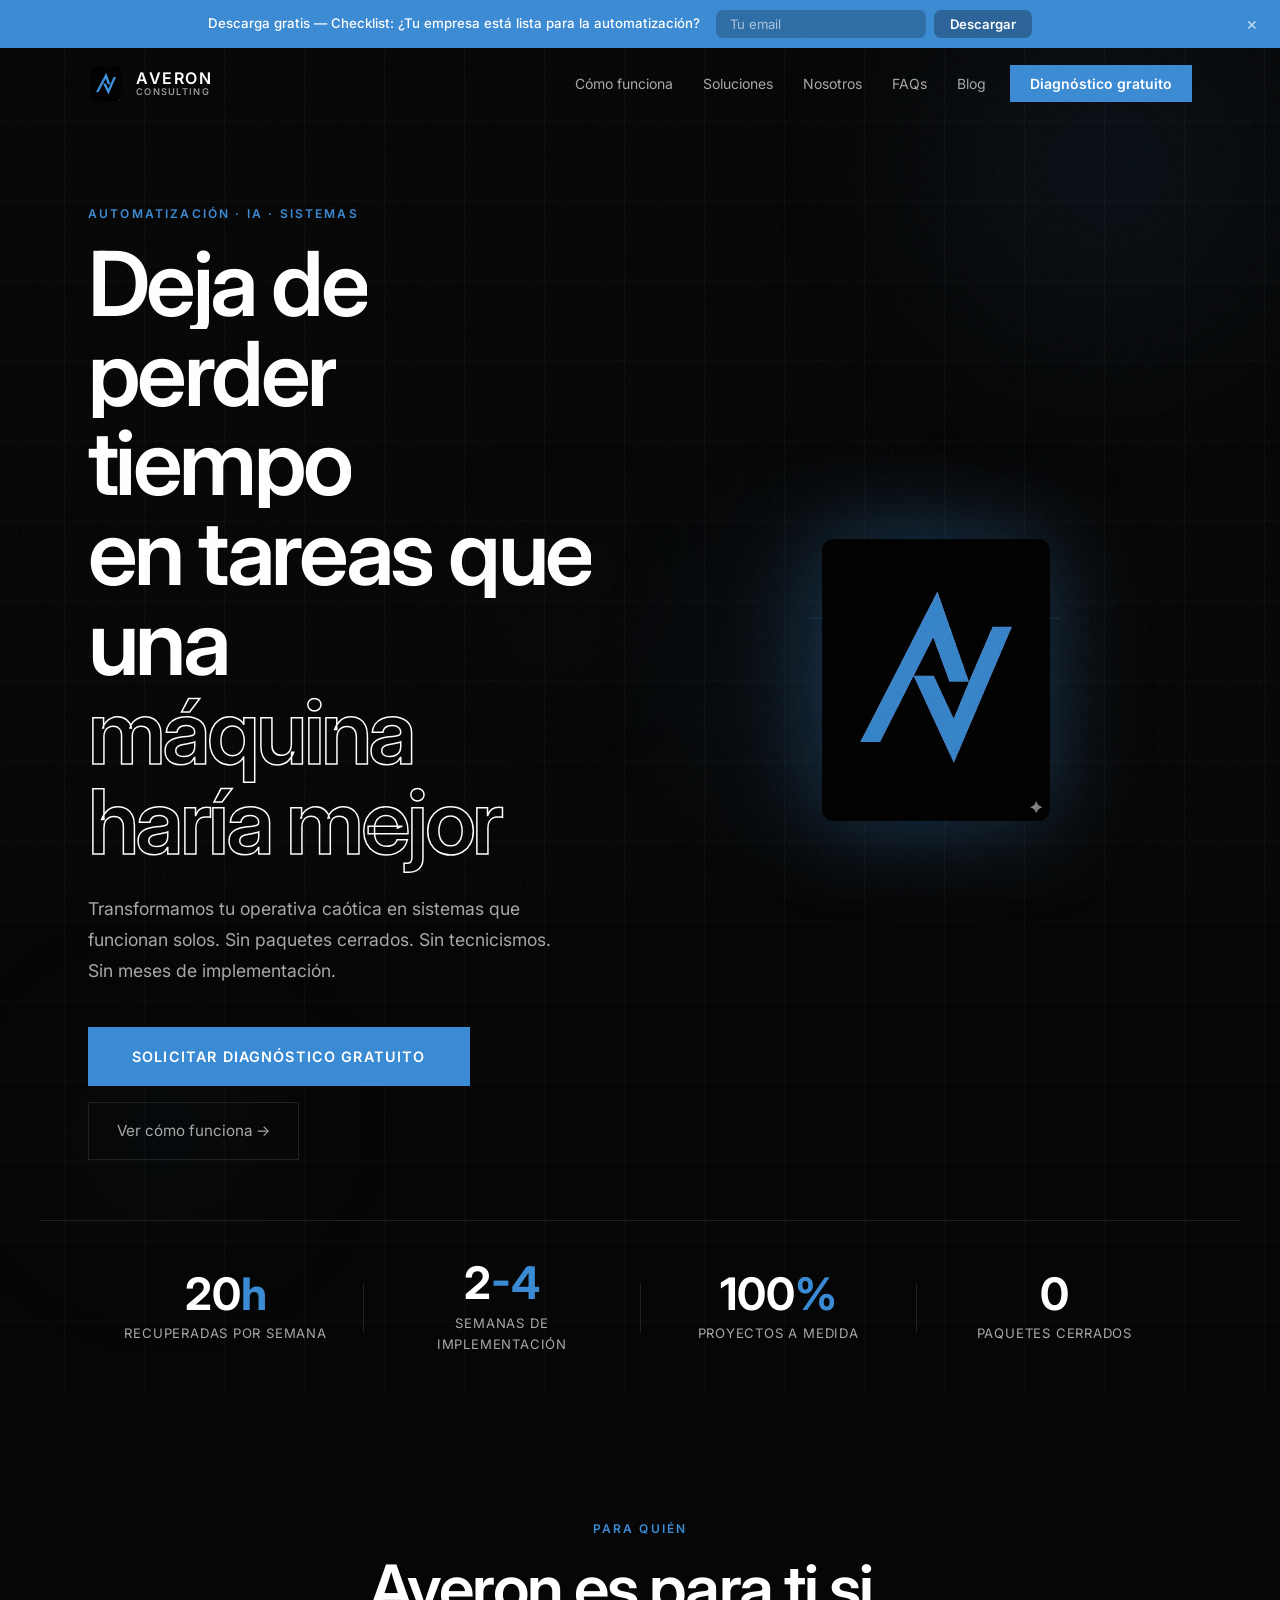
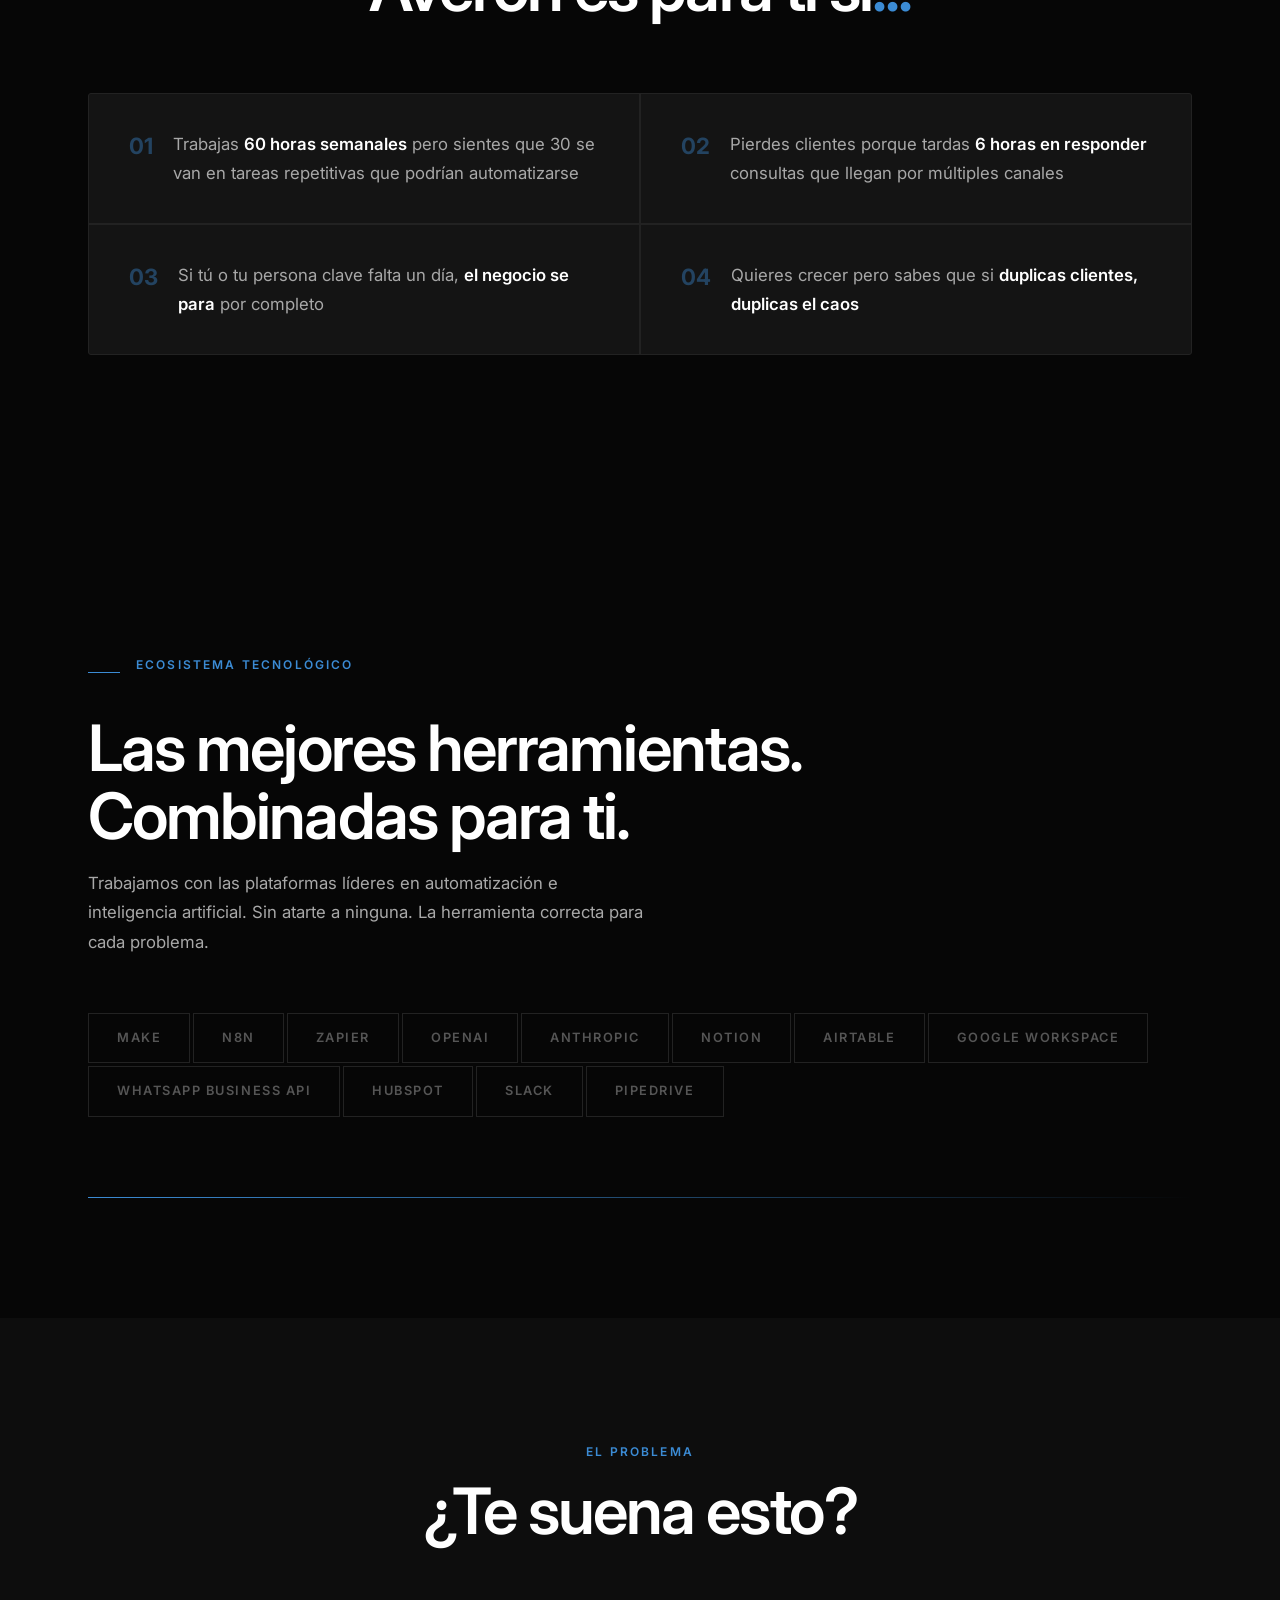
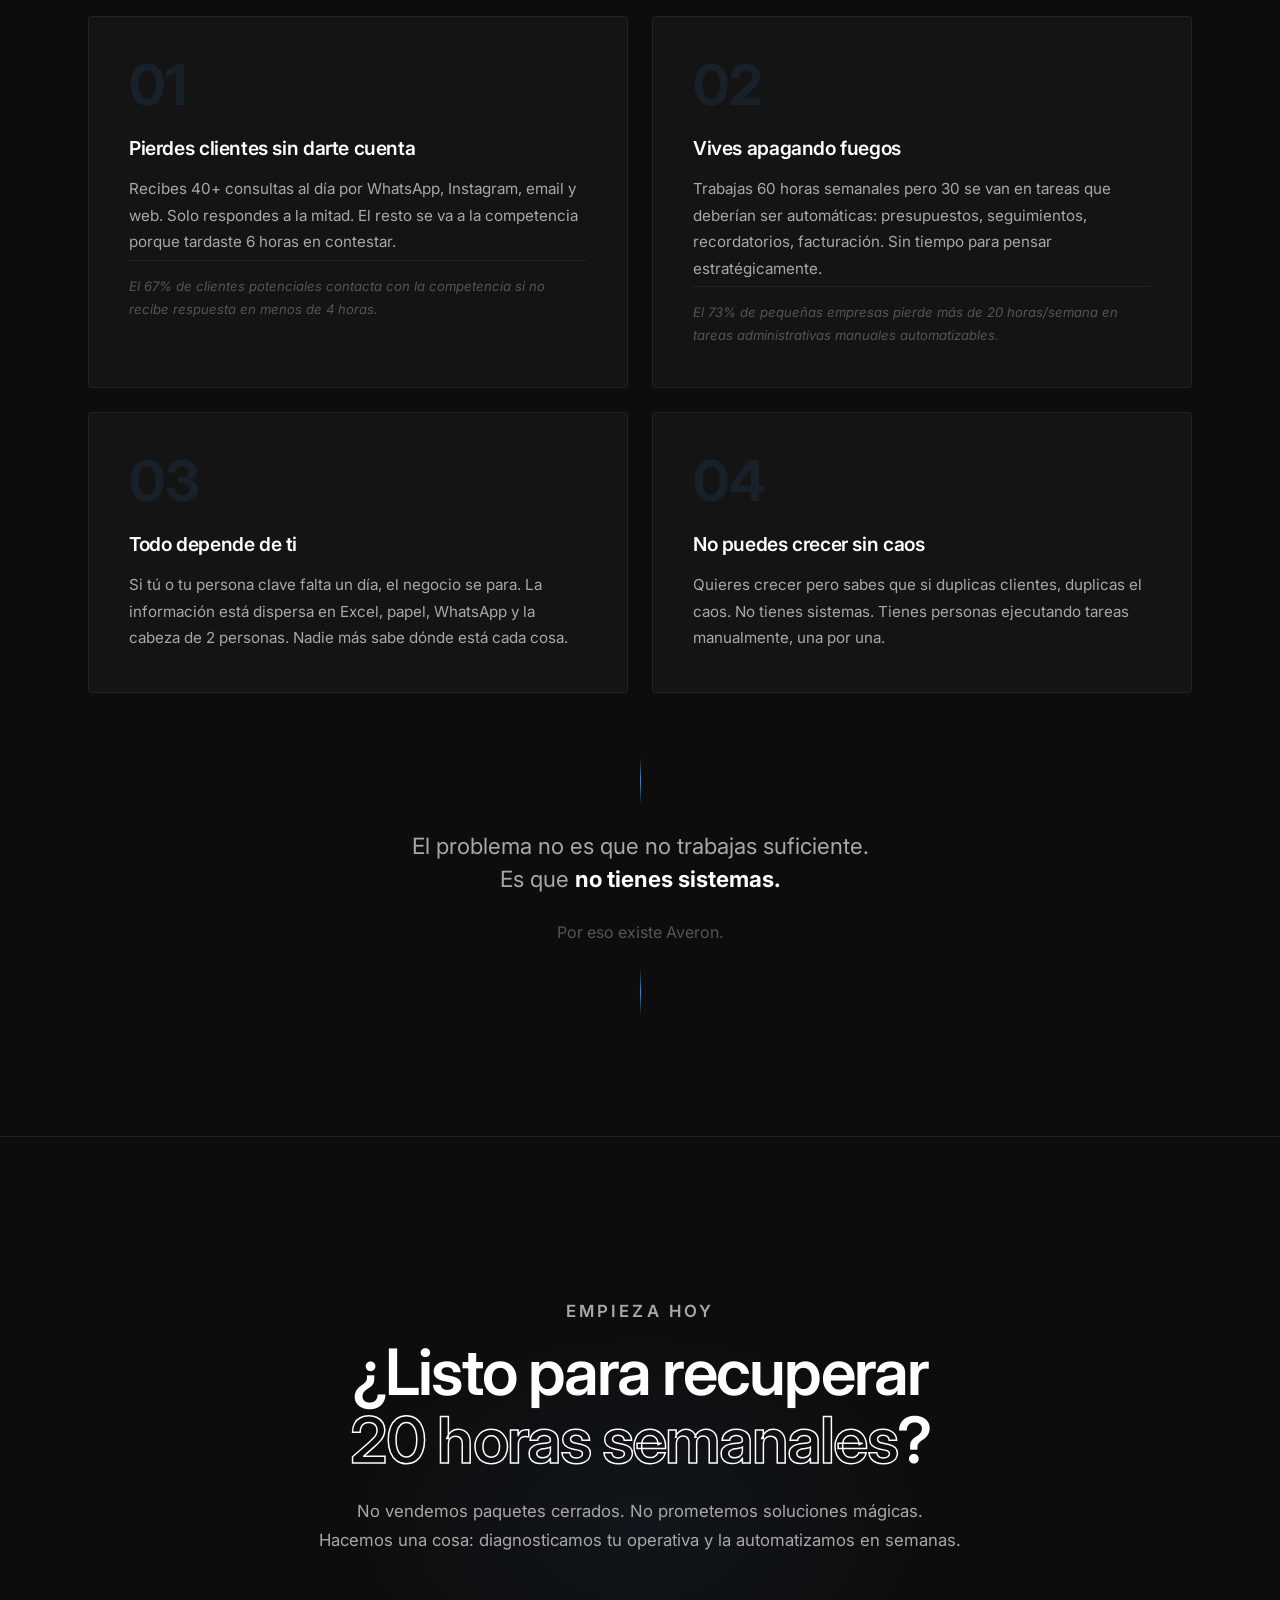
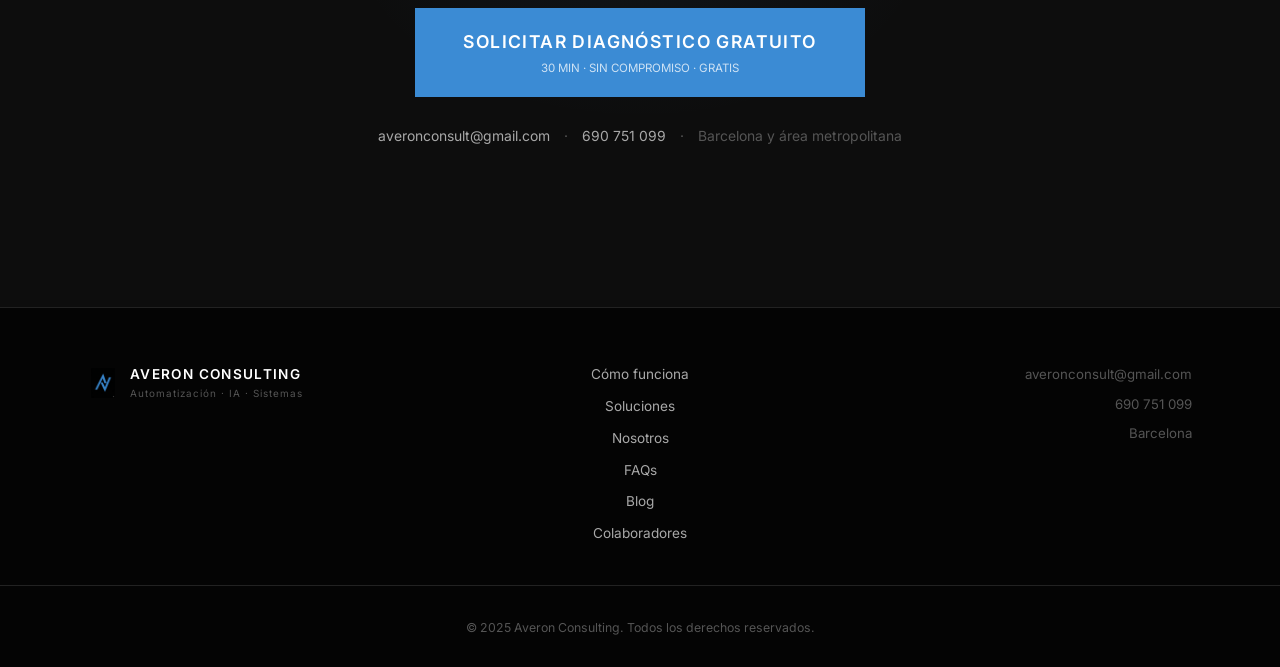
==== index.html @ 850c2bdb "feat: renovación visual premium — sharp design system + animaciones cinematográficas - CSS: variable" ====
<!DOCTYPE html>
<html lang="es">
<head>
  <meta charset="UTF-8" />
  <meta name="viewport" content="width=device-width, initial-scale=1.0" />
  <meta name="description" content="Averon Consulting — Transformamos tu operativa caótica en sistemas que funcionan solos. Automatización e IA para pequeñas empresas. Diagnóstico gratuito." />
  <title>Averon Consulting — Automatización e IA para empresas</title>

  <!-- Clash Display -->
  <link rel="preconnect" href="https://api.fontshare.com" />
  <link href="https://api.fontshare.com/v2/css?f[]=clash-display@400,500,600,700&display=swap" rel="stylesheet" />
  <!-- Inter -->
  <link rel="preconnect" href="https://fonts.googleapis.com" />
  <link rel="preconnect" href="https://fonts.gstatic.com" crossorigin />
  <link href="https://fonts.googleapis.com/css2?family=Inter:wght@400;500;600&display=swap" rel="stylesheet" />

  <link rel="stylesheet" href="src/css/styles.css" />
</head>
<body>

  <!-- LEAD MAGNET BANNER -->
  <div id="lead-magnet-banner">
    <div class="banner-inner">
      <span class="banner-text">Descarga gratis — Checklist: ¿Tu empresa está lista para la automatización?</span>
      <form class="banner-form" onsubmit="handleLeadMagnet(event)">
        <input type="email" placeholder="Tu email" required aria-label="Email" />
        <button type="submit">Descargar</button>
      </form>
    </div>
    <button class="banner-close" onclick="closeBanner()" aria-label="Cerrar">&#x2715;</button>
  </div>

  <!-- NAVBAR -->
  <nav id="navbar">
    <div class="nav-inner">
      <a href="index.html" class="nav-logo" aria-label="Averon Consulting">
        <img src="src/assets/images/logo.jpg" alt="Averon" class="nav-logo-img" />
        <div class="nav-logo-text">
          <span class="nav-logo-name">AVERON</span>
          <span class="nav-logo-sub">CONSULTING</span>
        </div>
      </a>

      <button class="nav-toggle" onclick="toggleMenu()" aria-label="Menu" aria-expanded="false">
        <span></span><span></span><span></span>
      </button>

      <ul class="nav-links" id="nav-links">
        <li><a href="como-funciona.html" onclick="closeMenu()">Cómo funciona</a></li>
        <li><a href="soluciones.html" onclick="closeMenu()">Soluciones</a></li>
        <li><a href="nosotros.html" onclick="closeMenu()">Nosotros</a></li>
        <li><a href="faq.html" onclick="closeMenu()">FAQs</a></li>
        <li><a href="blog.html" onclick="closeMenu()">Blog</a></li>
        <li><a href="contacto.html" class="nav-cta" onclick="closeMenu()">Diagnóstico gratuito</a></li>
      </ul>
    </div>
  </nav>

  <main>

    <!-- ══════════════════════════════════
         HERO
    ══════════════════════════════════ -->
    <section id="hero">

      <!-- Depth parallax scene -->
      <div class="hero-scene" id="heroScene">
        <div class="depth-layer" data-depth="0.1">
          <div class="hero-grid-bg"></div>
        </div>
        <div class="depth-layer" data-depth="0.3">
          <div class="hero-orbs">
            <div class="orb orb-1"></div>
            <div class="orb orb-2"></div>
            <div class="orb orb-3"></div>
          </div>
        </div>
        <div class="depth-layer" data-depth="0.6">
          <div class="hero-particles"></div>
        </div>
      </div>

      <div class="hero-glow" aria-hidden="true"></div>

      <div class="container hero-inner">
        <div class="hero-content reveal">
          <p class="eyebrow">Automatización · IA · Sistemas</p>
          <h1>
            Deja de perder tiempo<br />
            en tareas que una<br />
            <span class="outline-text">máquina haría mejor</span>
          </h1>
          <p class="hero-sub">
            Transformamos tu operativa caótica en sistemas que funcionan solos.
            Sin paquetes cerrados. Sin tecnicismos. Sin meses de implementación.
          </p>
          <div class="hero-ctas">
            <a href="contacto.html" class="btn-primary">Solicitar diagnóstico gratuito</a>
            <a href="como-funciona.html" class="btn-ghost">Ver cómo funciona &rarr;</a>
          </div>
        </div>

        <!-- Hero visual: lines -->
        <div class="hero-visual" aria-hidden="true">
          <div class="hero-lines">
            <div class="hero-line-item"></div>
            <div class="hero-line-item"></div>
            <div class="hero-line-item"></div>
            <div class="hero-line-item"></div>
            <img src="src/assets/images/logo.jpg" alt="" class="hero-logo-img" style="position:relative;z-index:2;" />
          </div>
        </div>
      </div>

      <!-- Stats bar -->
      <div class="hero-stats container">
        <div class="stat reveal">
          <span class="stat-num" data-target="20">0</span><span class="stat-unit">h</span>
          <p>recuperadas por semana</p>
        </div>
        <div class="stat-divider"></div>
        <div class="stat reveal">
          <span class="stat-num" data-target="2">0</span><span class="stat-unit">-4</span>
          <p>semanas de implementación</p>
        </div>
        <div class="stat-divider"></div>
        <div class="stat reveal">
          <span class="stat-num" data-target="100">0</span><span class="stat-unit">%</span>
          <p>proyectos a medida</p>
        </div>
        <div class="stat-divider"></div>
        <div class="stat reveal">
          <span class="stat-num" data-target="0">0</span>
          <p>paquetes cerrados</p>
        </div>
      </div>
    </section>

    <!-- ══════════════════════════════════
         PARA TI
    ══════════════════════════════════ -->
    <section id="para-ti">
      <div class="container">
        <div class="section-header reveal">
          <p class="eyebrow">Para quién</p>
          <h2>Averon es para ti si<span class="accent">...</span></h2>
        </div>

        <div class="para-ti-grid">
          <div class="para-ti-item reveal">
            <div class="para-ti-check">01</div>
            <p>Trabajas <strong>60 horas semanales</strong> pero sientes que 30 se van en tareas repetitivas que podrían automatizarse</p>
          </div>
          <div class="para-ti-item reveal">
            <div class="para-ti-check">02</div>
            <p>Pierdes clientes porque tardas <strong>6 horas en responder</strong> consultas que llegan por múltiples canales</p>
          </div>
          <div class="para-ti-item reveal">
            <div class="para-ti-check">03</div>
            <p>Si tú o tu persona clave falta un día, <strong>el negocio se para</strong> por completo</p>
          </div>
          <div class="para-ti-item reveal">
            <div class="para-ti-check">04</div>
            <p>Quieres crecer pero sabes que si <strong>duplicas clientes, duplicas el caos</strong></p>
          </div>
        </div>

      </div>
    </section>

    <!-- ══════════════════════════════════
         PARTNERS ESTRATÉGICOS
    ══════════════════════════════════ -->
    <section id="partners">
      <div class="container">
        <div class="section-eyebrow-line reveal">
          <p class="eyebrow">Ecosistema tecnológico</p>
        </div>
        <h2 class="reveal" style="margin-bottom:16px;">Las mejores herramientas.<br />Combinadas para ti.</h2>
        <p class="section-desc reveal" style="text-align:left;margin-left:0;margin-bottom:56px;">Trabajamos con las plataformas líderes en automatización e inteligencia artificial. Sin atarte a ninguna. La herramienta correcta para cada problema.</p>

        <div class="partners-grid reveal">
          <div class="partner-pill">Make</div>
          <div class="partner-pill">n8n</div>
          <div class="partner-pill">Zapier</div>
          <div class="partner-pill">OpenAI</div>
          <div class="partner-pill">Anthropic</div>
          <div class="partner-pill">Notion</div>
          <div class="partner-pill">Airtable</div>
          <div class="partner-pill">Google Workspace</div>
          <div class="partner-pill">WhatsApp Business API</div>
          <div class="partner-pill">HubSpot</div>
          <div class="partner-pill">Slack</div>
          <div class="partner-pill">Pipedrive</div>
        </div>
        <div class="line-draw reveal"></div>
      </div>
    </section>

    <!-- ══════════════════════════════════
         PROBLEMA
    ══════════════════════════════════ -->
    <section id="problema" class="section-alt">
      <div class="container">
        <div class="section-header reveal">
          <p class="eyebrow">El problema</p>
          <h2>¿Te suena esto?</h2>
        </div>

        <div class="problema-grid">
          <div class="problema-card reveal">
            <div class="problema-number">01</div>
            <div class="problema-content">
              <h3>Pierdes clientes sin darte cuenta</h3>
              <p>Recibes 40+ consultas al día por WhatsApp, Instagram, email y web. Solo respondes a la mitad. El resto se va a la competencia porque tardaste 6 horas en contestar.</p>
              <p class="problema-stat">El 67% de clientes potenciales contacta con la competencia si no recibe respuesta en menos de 4 horas.</p>
            </div>
          </div>

          <div class="problema-card reveal">
            <div class="problema-number">02</div>
            <div class="problema-content">
              <h3>Vives apagando fuegos</h3>
              <p>Trabajas 60 horas semanales pero 30 se van en tareas que deberían ser automáticas: presupuestos, seguimientos, recordatorios, facturación. Sin tiempo para pensar estratégicamente.</p>
              <p class="problema-stat">El 73% de pequeñas empresas pierde más de 20 horas/semana en tareas administrativas manuales automatizables.</p>
            </div>
          </div>

          <div class="problema-card reveal">
            <div class="problema-number">03</div>
            <div class="problema-content">
              <h3>Todo depende de ti</h3>
              <p>Si tú o tu persona clave falta un día, el negocio se para. La información está dispersa en Excel, papel, WhatsApp y la cabeza de 2 personas. Nadie más sabe dónde está cada cosa.</p>
            </div>
          </div>

          <div class="problema-card reveal">
            <div class="problema-number">04</div>
            <div class="problema-content">
              <h3>No puedes crecer sin caos</h3>
              <p>Quieres crecer pero sabes que si duplicas clientes, duplicas el caos. No tienes sistemas. Tienes personas ejecutando tareas manualmente, una por una.</p>
            </div>
          </div>
        </div>

        <div class="problema-conclusion reveal">
          <div class="conclusion-line"></div>
          <p>El problema no es que no trabajas suficiente.<br />Es que <strong>no tienes sistemas.</strong></p>
          <p>Por eso existe Averon.</p>
          <div class="conclusion-line"></div>
        </div>
      </div>
    </section>

    <!-- CTA FINAL -->
    <section id="contacto" class="section-cta">
      <div class="cta-glow" aria-hidden="true"></div>
      <div class="container">
        <div class="cta-wrap reveal">
          <p class="eyebrow">Empieza hoy</p>
          <h2>¿Listo para recuperar<br /><span class="outline-text">20 horas semanales</span>?</h2>
          <p>No vendemos paquetes cerrados. No prometemos soluciones mágicas.<br />Hacemos una cosa: diagnosticamos tu operativa y la automatizamos en semanas.</p>
          <a href="mailto:averonconsult@gmail.com?subject=Solicito diagnóstico gratuito" class="btn-primary btn-xl">
            Solicitar diagnóstico gratuito
            <span class="btn-note">30 min · sin compromiso · gratis</span>
          </a>
          <div class="cta-contact">
            <a href="mailto:averonconsult@gmail.com">averonconsult@gmail.com</a>
            <span>·</span>
            <a href="tel:690751099">690 751 099</a>
            <span>·</span>
            <span>Barcelona y área metropolitana</span>
          </div>
        </div>
      </div>
    </section>

  </main>

  <!-- FOOTER -->
  <footer id="footer">
    <div class="container footer-inner">
      <a href="index.html" class="footer-logo">
        <img src="src/assets/images/logo.jpg" alt="Averon" class="footer-logo-img" />
        <div>
          <div class="footer-brand">AVERON CONSULTING</div>
          <div class="footer-tagline">Automatización · IA · Sistemas</div>
        </div>
      </a>
      <nav class="footer-nav">
        <a href="como-funciona.html">Cómo funciona</a>
        <a href="soluciones.html">Soluciones</a>
        <a href="nosotros.html">Nosotros</a>
        <a href="faq.html">FAQs</a>
        <a href="blog.html">Blog</a>
        <a href="colaboradores.html">Colaboradores</a>
      </nav>
      <div class="footer-contact">
        <a href="mailto:averonconsult@gmail.com">averonconsult@gmail.com</a>
        <a href="tel:690751099">690 751 099</a>
        <span>Barcelona</span>
      </div>
    </div>
    <div class="footer-bottom">
      <span>© 2025 Averon Consulting. Todos los derechos reservados.</span>
    </div>
  </footer>

  <script src="src/js/main.js"></script>
</body>
</html>
---- src/css/styles.css ----
/* ═══════════════════════════════════════════
   AVERON CONSULTING — styles.css v2
   Clash Display · Inter · Dark · Premium
═══════════════════════════════════════════ */

/* ── Variables ─────────────────────────── */
:root {
  --bg:           #060606;
  --bg-alt:       #0d0d0d;
  --surface:      #111111;
  --card:         #141414;
  --border:       #222222;
  --border-hover: #3B8BD4;
  --text:         #ffffff;
  --text-2:       #a8a8a8;
  --text-3:       #555555;
  --accent:       #3B8BD4;
  --accent-light: #5AA3E3;
  --radius:       3px;
  --radius-lg:    4px;
  --ease:         cubic-bezier(0.16, 1, 0.3, 1);
  --ease-in:      cubic-bezier(0.7, 0, 0.84, 0);
  --font-display: 'Clash Display', 'Inter', sans-serif;
  --font-body:    'Inter', sans-serif;
  --nav-h:        72px;
  --banner-h:     48px;
}

/* ── Reset ─────────────────────────────── */
*, *::before, *::after { box-sizing: border-box; margin: 0; padding: 0; }
html { scroll-behavior: smooth; }
body {
  font-family: var(--font-body);
  background: var(--bg);
  color: var(--text);
  line-height: 1.6;
  overflow-x: hidden;
  -webkit-font-smoothing: antialiased;
}
img, svg { display: block; max-width: 100%; }
a { color: inherit; text-decoration: none; }
button { cursor: pointer; border: none; background: none; font-family: var(--font-body); }
ul { list-style: none; }
input { font-family: var(--font-body); }

/* ── Utils ─────────────────────────────── */
.container {
  width: 100%;
  max-width: 1200px;
  margin: 0 auto;
  padding: 0 48px;
}
.center { text-align: center; }
.accent { color: var(--accent); }

.outline-text {
  -webkit-text-stroke: 1.5px var(--text);
  color: transparent;
}

/* ── Scroll reveal ─────────────────────── */
.reveal {
  opacity: 0;
  transform: translateY(36px);
  transition: opacity 0.7s var(--ease), transform 0.7s var(--ease);
}
.reveal.visible { opacity: 1; transform: translateY(0); }

/* ── Buttons ───────────────────────────── */
.btn-primary {
  display: inline-flex;
  flex-direction: column;
  align-items: center;
  padding: 18px 44px;
  background: var(--accent);
  color: #fff;
  border-radius: 0;
  font-family: var(--font-display);
  font-size: 0.9rem;
  font-weight: 600;
  letter-spacing: 0.08em;
  text-transform: uppercase;
  gap: 3px;
  transition: background 0.25s, transform 0.2s, box-shadow 0.25s;
  position: relative;
  overflow: hidden;
}
.btn-primary::after {
  content: '';
  position: absolute;
  inset: 0;
  background: linear-gradient(90deg, transparent 0%, rgba(255,255,255,0.1) 50%, transparent 100%);
  transform: translateX(-100%);
  transition: transform 0.5s var(--ease);
}
.btn-primary:hover::after { transform: translateX(100%); }
.btn-primary:hover {
  background: var(--accent-light);
  transform: translateY(-2px);
  box-shadow: 0 12px 40px rgba(59,139,212,0.4);
}
.btn-note {
  font-family: var(--font-body);
  font-size: 0.72rem;
  font-weight: 400;
  opacity: 0.75;
  letter-spacing: 0;
}
.btn-xl { padding: 20px 48px; font-size: 1.1rem; }

.btn-ghost {
  display: inline-flex;
  align-items: center;
  gap: 8px;
  padding: 16px 28px;
  color: var(--text-2);
  border: 1px solid var(--border);
  border-radius: 0;
  font-size: 0.95rem;
  transition: color 0.25s, border-color 0.25s;
}
.btn-ghost:hover { color: var(--text); border-color: var(--text-3); }

.btn-outline {
  display: inline-flex;
  align-items: center;
  padding: 15px 32px;
  color: var(--accent);
  border: 1px solid var(--accent);
  border-radius: 0;
  font-size: 0.95rem;
  font-weight: 500;
  transition: background 0.25s, color 0.25s;
}
.btn-outline:hover { background: var(--accent); color: #fff; }

/* ── Typography scale ──────────────────── */
h1, h2, h3 { font-family: var(--font-display); font-weight: 600; }
h1 { font-size: clamp(3.2rem, 7vw, 6.5rem); line-height: 1.0; letter-spacing: -0.04em; }
h2 { font-size: clamp(2.4rem, 5vw, 4.2rem); line-height: 1.05; letter-spacing: -0.03em; }
h3 { font-size: clamp(1.1rem, 2vw, 1.5rem); letter-spacing: -0.02em; }

/* ── Eyebrow ───────────────────────────── */
.eyebrow {
  display: inline-block;
  font-family: var(--font-body);
  font-size: 0.75rem;
  font-weight: 600;
  letter-spacing: 0.18em;
  text-transform: uppercase;
  color: var(--accent);
  margin-bottom: 16px;
}

/* ── Section header ────────────────────── */
.section-header { text-align: center; margin-bottom: 72px; }
.section-header h2 { margin-bottom: 0; }
.section-desc {
  margin-top: 20px;
  font-size: 1.05rem;
  color: var(--text-2);
  max-width: 560px;
  margin-left: auto;
  margin-right: auto;
  line-height: 1.75;
}

/* ═══════════════════════════════════════════
   BANNER
═══════════════════════════════════════════ */
#lead-magnet-banner {
  position: fixed;
  top: 0; left: 0; right: 0;
  z-index: 1000;
  height: var(--banner-h);
  background: var(--accent);
  display: flex;
  align-items: center;
  justify-content: center;
  padding: 0 56px 0 16px;
  transition: transform 0.3s ease;
}
#lead-magnet-banner.hidden { transform: translateY(-100%); }

.banner-inner {
  display: flex;
  align-items: center;
  gap: 16px;
  flex-wrap: wrap;
  justify-content: center;
}
.banner-text { font-size: 0.83rem; font-weight: 500; }
.banner-form { display: flex; gap: 8px; }
.banner-form input {
  padding: 6px 14px;
  border-radius: 7px;
  border: none;
  background: rgba(0,0,0,0.22);
  color: #fff;
  font-size: 0.82rem;
  width: 210px;
}
.banner-form input::placeholder { color: rgba(255,255,255,0.6); }
.banner-form button {
  padding: 6px 16px;
  background: rgba(0,0,0,0.28);
  color: #fff;
  border-radius: 7px;
  font-size: 0.82rem;
  font-weight: 600;
  transition: background 0.2s;
}
.banner-form button:hover { background: rgba(0,0,0,0.5); }
.banner-close {
  position: absolute;
  right: 16px;
  color: rgba(255,255,255,0.75);
  font-size: 0.9rem;
  padding: 6px;
  transition: color 0.2s;
}
.banner-close:hover { color: #fff; }

/* ═══════════════════════════════════════════
   NAVBAR
═══════════════════════════════════════════ */
#navbar {
  position: fixed;
  top: var(--banner-h);
  left: 0; right: 0;
  z-index: 999;
  height: var(--nav-h);
  border-bottom: 1px solid transparent;
  transition: background 0.3s, border-color 0.3s, top 0.3s;
}
#navbar.scrolled {
  background: rgba(8,8,8,0.88);
  backdrop-filter: blur(20px);
  -webkit-backdrop-filter: blur(20px);
  border-color: var(--border);
}
#navbar.banner-hidden { top: 0; }

.nav-inner {
  display: flex;
  align-items: center;
  justify-content: space-between;
  height: 100%;
  max-width: 1200px;
  margin: 0 auto;
  padding: 0 48px;
}

.nav-logo { display: flex; align-items: center; gap: 12px; }
.nav-logo-svg { width: 36px; height: 36px; }
.nav-logo-text { display: flex; flex-direction: column; line-height: 1.1; }
.nav-logo-name {
  font-family: var(--font-display);
  font-size: 1rem;
  font-weight: 600;
  letter-spacing: 0.1em;
}
.nav-logo-sub {
  font-size: 0.58rem;
  font-weight: 500;
  letter-spacing: 0.14em;
  color: var(--text-2);
}

.nav-links {
  display: flex;
  align-items: center;
  gap: 2px;
}
.nav-links li a {
  padding: 8px 14px;
  font-size: 0.875rem;
  color: var(--text-2);
  border-radius: 8px;
  transition: color 0.2s, background 0.2s;
}
.nav-links li a:hover { color: var(--text); background: var(--surface); }
.nav-links .nav-cta {
  margin-left: 8px;
  padding: 10px 20px;
  background: var(--accent);
  color: #fff !important;
  border-radius: 0;
  font-weight: 600;
  font-size: 0.875rem;
}
.nav-links .nav-cta:hover { background: var(--accent-light) !important; }

.nav-toggle { display: none; flex-direction: column; gap: 5px; padding: 6px; }
.nav-toggle span {
  display: block; width: 22px; height: 2px;
  background: var(--text); border-radius: 2px;
  transition: transform 0.25s, opacity 0.25s;
}
.nav-toggle.open span:nth-child(1) { transform: translateY(7px) rotate(45deg); }
.nav-toggle.open span:nth-child(2) { opacity: 0; }
.nav-toggle.open span:nth-child(3) { transform: translateY(-7px) rotate(-45deg); }

/* ═══════════════════════════════════════════
   SECTIONS — base
═══════════════════════════════════════════ */
section { padding: 120px 0; }
#hero { padding: 0; }
.section-alt { background: var(--bg-alt); }

/* ═══════════════════════════════════════════
   HERO
═══════════════════════════════════════════ */
#hero {
  min-height: 100vh;
  display: flex;
  flex-direction: column;
  position: relative;
  overflow: hidden;
  padding-top: calc(var(--banner-h) + var(--nav-h));
}

.hero-grid-bg {
  position: absolute;
  inset: 0;
  background-image:
    linear-gradient(rgba(255,255,255,0.03) 1px, transparent 1px),
    linear-gradient(90deg, rgba(255,255,255,0.03) 1px, transparent 1px);
  background-size: 80px 80px;
}

.hero-glow {
  position: absolute;
  top: 30%;
  right: 15%;
  width: 500px;
  height: 500px;
  background: radial-gradient(circle, rgba(59,139,212,0.08) 0%, transparent 70%);
  pointer-events: none;
}

.hero-inner {
  flex: 1;
  display: grid;
  grid-template-columns: 1fr 1fr;
  align-items: center;
  gap: 80px;
  padding-top: 80px;
  padding-bottom: 60px;
  position: relative;
  z-index: 1;
}

.hero-content { max-width: 600px; }

.hero-content h1 { margin-bottom: 28px; }

.hero-sub {
  font-size: 1.1rem;
  color: var(--text-2);
  line-height: 1.75;
  margin-bottom: 40px;
  max-width: 480px;
}

.hero-ctas { display: flex; gap: 16px; flex-wrap: wrap; align-items: center; }

/* Hero visual */
.hero-visual {
  position: relative;
  display: flex;
  align-items: center;
  justify-content: center;
  aspect-ratio: 1;
  max-width: 440px;
  margin: 0 auto;
}

.hero-visual-ring {
  position: absolute;
  border-radius: 50%;
  border: 1px solid;
  animation: ring-pulse 4s ease-in-out infinite;
}
.ring-1 {
  width: 65%; height: 65%;
  border-color: rgba(59,139,212,0.2);
  animation-delay: 0s;
}
.ring-2 {
  width: 85%; height: 85%;
  border-color: rgba(59,139,212,0.1);
  animation-delay: 0.5s;
}
.ring-3 {
  width: 100%; height: 100%;
  border-color: rgba(59,139,212,0.05);
  animation-delay: 1s;
}
@keyframes ring-pulse {
  0%, 100% { transform: scale(1); opacity: 1; }
  50%       { transform: scale(1.04); opacity: 0.6; }
}

#hero-logo-svg {
  width: 55%;
  position: relative;
  z-index: 1;
  filter: drop-shadow(0 0 48px rgba(59,139,212,0.35));
}
#hero-shape-a {
  transform: translateX(-20px);
  animation: shapeA-in 1.4s var(--ease) 0.5s forwards;
}
#hero-shape-v {
  transform: translateX(20px);
  animation: shapeV-in 1.4s var(--ease) 0.5s forwards;
}
@keyframes shapeA-in {
  from { transform: translateX(-20px); opacity: 0.4; }
  to   { transform: translateX(0);     opacity: 1; }
}
@keyframes shapeV-in {
  from { transform: translateX(20px);  opacity: 0.4; }
  to   { transform: translateX(0);     opacity: 1; }
}

/* Stats bar */
.hero-stats {
  position: relative;
  z-index: 2;
  display: flex;
  align-items: center;
  gap: 0;
  border-top: 1px solid var(--border);
  padding: 40px 48px;
  margin-bottom: 0;
}
.stat {
  flex: 1;
  text-align: center;
  padding: 0 24px;
}
.stat-num {
  font-family: var(--font-display);
  font-size: 2.8rem;
  font-weight: 700;
  color: var(--text);
  line-height: 1;
}
.stat-unit {
  font-family: var(--font-display);
  font-size: 2.8rem;
  font-weight: 700;
  color: var(--accent);
  line-height: 1;
}
.stat p {
  font-size: 0.82rem;
  color: var(--text-2);
  margin-top: 6px;
  text-transform: uppercase;
  letter-spacing: 0.06em;
}
.stat-divider {
  width: 1px;
  height: 48px;
  background: var(--border);
  flex-shrink: 0;
}

/* ═══════════════════════════════════════════
   PARA TI
═══════════════════════════════════════════ */
.para-ti-grid {
  display: grid;
  grid-template-columns: repeat(2, 1fr);
  gap: 2px;
  margin-bottom: 60px;
  background: var(--border);
  border: 1px solid var(--border);
  border-radius: var(--radius);
  overflow: hidden;
}

.para-ti-item {
  display: flex;
  gap: 20px;
  align-items: flex-start;
  padding: 36px 40px;
  background: var(--card);
  transition: background 0.25s;
}
.para-ti-item:hover { background: var(--surface); }

.para-ti-check {
  font-family: var(--font-display);
  font-size: 1.4rem;
  font-weight: 700;
  color: var(--accent);
  opacity: 0.4;
  flex-shrink: 0;
  line-height: 1.4;
}

.para-ti-item p {
  font-size: 1.05rem;
  color: var(--text-2);
  line-height: 1.7;
}
.para-ti-item strong { color: var(--text); font-weight: 600; }

.para-ti-footer {
  text-align: center;
  display: flex;
  flex-direction: column;
  align-items: center;
  gap: 28px;
}
.para-ti-footer p {
  font-size: 1.1rem;
  color: var(--text-2);
  font-style: italic;
}

/* ═══════════════════════════════════════════
   PROBLEMA
═══════════════════════════════════════════ */
.problema-grid {
  display: grid;
  grid-template-columns: repeat(2, 1fr);
  gap: 24px;
  margin-bottom: 64px;
}

.problema-card {
  border: 1px solid var(--border);
  border-radius: var(--radius);
  padding: 40px;
  display: flex;
  flex-direction: column;
  gap: 20px;
  transition: border-color 0.25s, transform 0.25s;
  background: var(--card);
}
.problema-card:hover {
  border-color: var(--accent);
  transform: translateY(-4px);
}

.problema-number {
  font-family: var(--font-display);
  font-size: 3.5rem;
  font-weight: 700;
  color: var(--accent);
  opacity: 0.12;
  line-height: 1;
}

.problema-content h3 {
  font-size: 1.2rem;
  margin-bottom: 12px;
}
.problema-content p {
  font-size: 0.95rem;
  color: var(--text-2);
  line-height: 1.75;
}

.problema-stat {
  font-size: 0.82rem !important;
  color: var(--text-3) !important;
  border-top: 1px solid var(--border);
  padding-top: 14px;
  margin-top: 4px;
  font-style: italic;
}

.problema-conclusion {
  text-align: center;
  max-width: 600px;
  margin: 0 auto;
  display: flex;
  flex-direction: column;
  align-items: center;
  gap: 24px;
}
.conclusion-line {
  width: 1px;
  height: 48px;
  background: linear-gradient(to bottom, transparent, var(--accent), transparent);
}
.problema-conclusion p {
  font-family: var(--font-display);
  font-size: 1.4rem;
  line-height: 1.5;
  color: var(--text-2);
}
.problema-conclusion strong { color: var(--text); }
.problema-conclusion p:last-of-type {
  font-size: 1rem;
  color: var(--text-3);
}

/* ═══════════════════════════════════════════
   SOLUCIÓN / FASES
═══════════════════════════════════════════ */
.fases-wrap {
  display: flex;
  flex-direction: column;
  gap: 3px;
  margin-bottom: 80px;
  position: relative;
}
.fases-line {
  position: absolute;
  left: 24px;
  top: 20px;
  bottom: 20px;
  width: 1px;
  background: linear-gradient(to bottom, var(--accent) 0%, rgba(59,139,212,0.15) 100%);
}

.fase {
  display: flex;
  gap: 32px;
  background: var(--card);
  border: 1px solid var(--border);
  border-radius: var(--radius);
  padding: 32px 36px 32px 68px;
  position: relative;
  transition: border-color 0.25s;
}
.fase:hover { border-color: var(--border-hover); }

.fase-dot {
  position: absolute;
  left: 16px;
  top: 38px;
  width: 16px;
  height: 16px;
  border-radius: 50%;
  background: var(--accent);
  border: 3px solid var(--bg);
  box-shadow: 0 0 0 1px var(--accent);
}

.fase-body { flex: 1; }

.fase-meta {
  display: flex;
  align-items: center;
  gap: 12px;
  margin-bottom: 10px;
  flex-wrap: wrap;
}
.fase-tag {
  font-size: 0.72rem;
  font-weight: 700;
  letter-spacing: 0.12em;
  text-transform: uppercase;
  color: var(--accent);
}
.fase-badge {
  font-size: 0.72rem;
  padding: 3px 10px;
  border-radius: 20px;
  background: var(--surface);
  border: 1px solid var(--border);
  color: var(--text-2);
}
.fase-badge.gratis {
  background: rgba(59,139,212,0.08);
  border-color: rgba(59,139,212,0.25);
  color: var(--accent);
}
.fase-badge.opcional { color: var(--text-3); }

.fase h3 { font-size: 1.1rem; margin-bottom: 10px; }

.fase p {
  font-size: 0.92rem;
  color: var(--text-2);
  line-height: 1.7;
  margin-bottom: 8px;
}
.fase-note { color: var(--text-3) !important; font-style: italic; }
.fase-result {
  font-size: 0.9rem !important;
  color: var(--text) !important;
  font-weight: 600;
  font-style: italic;
}

.fase-items {
  margin: 10px 0;
  display: flex;
  flex-direction: column;
  gap: 6px;
}
.fase-items li {
  font-size: 0.88rem;
  color: var(--text-2);
  padding-left: 16px;
  position: relative;
}
.fase-items li::before {
  content: '';
  position: absolute;
  left: 0;
  top: 10px;
  width: 5px;
  height: 1px;
  background: var(--accent);
}

/* Principios */
.principios-wrap {
  border: 1px solid var(--border);
  border-radius: var(--radius);
  padding: 56px;
  background: var(--card);
}
.principios-wrap > h3 {
  text-align: center;
  margin-bottom: 48px;
  font-size: 1.5rem;
}
.principios-grid {
  display: grid;
  grid-template-columns: repeat(3, 1fr);
  gap: 36px;
}
.principio { display: flex; flex-direction: column; gap: 8px; }
.principio-num {
  font-family: var(--font-display);
  font-size: 2rem;
  font-weight: 700;
  color: var(--accent);
  opacity: 0.18;
  line-height: 1;
}
.principio strong { font-size: 0.95rem; }
.principio p { font-size: 0.85rem; color: var(--text-2); }

/* ═══════════════════════════════════════════
   EJEMPLOS
═══════════════════════════════════════════ */
.ejemplos-grid {
  display: grid;
  grid-template-columns: repeat(3, 1fr);
  gap: 20px;
  margin-bottom: 64px;
}

.ejemplo-card {
  background: var(--card);
  border: 1px solid var(--border);
  border-radius: var(--radius);
  padding: 32px;
  display: flex;
  flex-direction: column;
  gap: 14px;
  transition: border-color 0.25s, transform 0.25s;
}
.ejemplo-card:hover {
  border-color: var(--accent);
  transform: translateY(-4px);
}

.ejemplo-num {
  font-family: var(--font-display);
  font-size: 2.5rem;
  font-weight: 700;
  color: var(--accent);
  opacity: 0.15;
  line-height: 1;
}

.ejemplo-card h3 {
  font-size: 1rem;
  font-weight: 600;
  line-height: 1.3;
}
.ejemplo-card p {
  font-size: 0.87rem;
  color: var(--text-2);
  line-height: 1.65;
  flex: 1;
}

.ejemplo-tags {
  display: flex;
  flex-direction: column;
  gap: 4px;
  border-top: 1px solid var(--border);
  padding-top: 14px;
  margin-top: auto;
}
.ejemplo-tags span {
  font-size: 0.77rem;
  color: var(--accent);
  font-weight: 500;
  font-family: var(--font-display);
}

.ejemplos-cta {
  text-align: center;
  max-width: 620px;
  margin: 0 auto;
}
.ejemplos-cta p {
  font-size: 1rem;
  color: var(--text-2);
  line-height: 1.8;
  margin-bottom: 32px;
}

/* ═══════════════════════════════════════════
   NOSOTROS
═══════════════════════════════════════════ */
.nosotros-story {
  display: grid;
  grid-template-columns: 1fr 1fr;
  gap: 64px;
  align-items: center;
  margin-bottom: 80px;
}
.story-text p {
  font-size: 1.05rem;
  color: var(--text-2);
  line-height: 1.8;
  margin-bottom: 20px;
}
.story-text strong { color: var(--text); }

.story-visual {
  display: flex;
  justify-content: center;
}
.story-card {
  display: flex;
  align-items: center;
  gap: 24px;
  background: var(--card);
  border: 1px solid var(--border);
  border-radius: var(--radius);
  padding: 40px 48px;
  text-align: center;
}
.story-before, .story-after {
  display: flex;
  flex-direction: column;
  gap: 6px;
  align-items: center;
}
.story-label {
  font-size: 0.72rem;
  font-weight: 600;
  letter-spacing: 0.12em;
  text-transform: uppercase;
  color: var(--text-3);
}
.story-hours {
  font-family: var(--font-display);
  font-size: 3rem;
  font-weight: 700;
  line-height: 1;
  color: var(--text-2);
}
.story-hours.accent { color: var(--accent); }
.story-sublabel { font-size: 0.78rem; color: var(--text-3); }

.team-grid {
  display: grid;
  grid-template-columns: 1fr 1fr;
  gap: 24px;
  margin-bottom: 64px;
}
.team-card {
  border: 1px solid var(--border);
  border-radius: var(--radius);
  padding: 40px;
  display: flex;
  gap: 28px;
  align-items: flex-start;
  transition: border-color 0.25s;
  background: var(--card);
}
.team-card:hover { border-color: var(--accent); }

.team-avatar {
  width: 88px;
  height: 88px;
  border-radius: 50%;
  background: var(--surface);
  border: 1px solid var(--border);
  flex-shrink: 0;
  display: flex;
  align-items: center;
  justify-content: center;
}
.team-avatar-placeholder {
  font-size: 0.6rem;
  font-weight: 700;
  letter-spacing: 0.08em;
  color: var(--text-3);
}

.team-info h3 { font-size: 1.2rem; margin-bottom: 4px; }
.team-role {
  font-size: 0.75rem;
  font-weight: 600;
  letter-spacing: 0.1em;
  text-transform: uppercase;
  color: var(--accent);
  margin-bottom: 14px;
}
.team-info p {
  font-size: 0.88rem;
  color: var(--text-2);
  line-height: 1.7;
  margin-bottom: 10px;
}
.team-quote {
  font-style: italic;
  font-size: 0.82rem !important;
  color: var(--text-3) !important;
}

.por-que {
  border: 1px solid var(--border);
  border-radius: var(--radius);
  padding: 56px;
  background: var(--card);
}
.por-que > h3 {
  text-align: center;
  font-size: 1.5rem;
  margin-bottom: 44px;
}
.por-que-list {
  display: grid;
  grid-template-columns: 1fr 1fr;
  gap: 28px;
}
.por-que-item {
  display: flex;
  gap: 16px;
  align-items: flex-start;
}
.pq-arrow {
  font-size: 1.1rem;
  color: var(--accent);
  flex-shrink: 0;
  margin-top: 2px;
}
.por-que-item strong { display: block; font-size: 0.95rem; margin-bottom: 5px; }
.por-que-item p { font-size: 0.85rem; color: var(--text-2); }

/* ═══════════════════════════════════════════
   FAQ
═══════════════════════════════════════════ */
.faq-wrap {
  max-width: 840px;
  margin: 0 auto;
  display: flex;
  flex-direction: column;
  gap: 2px;
}

.faq-item {
  border: 1px solid var(--border);
  border-radius: var(--radius);
  overflow: hidden;
  transition: border-color 0.25s;
}
.faq-item:has([aria-expanded="true"]) { border-color: var(--accent); }

.faq-q {
  width: 100%;
  display: flex;
  justify-content: space-between;
  align-items: center;
  gap: 20px;
  padding: 24px 28px;
  background: var(--card);
  color: var(--text);
  font-size: 1rem;
  font-weight: 500;
  text-align: left;
  font-family: var(--font-display);
  transition: background 0.2s;
}
.faq-q:hover { background: var(--surface); }

.faq-icon {
  flex-shrink: 0;
  width: 22px;
  height: 22px;
  border: 1px solid var(--border);
  border-radius: 50%;
  position: relative;
  transition: border-color 0.2s, transform 0.25s;
}
.faq-icon::before,
.faq-icon::after {
  content: '';
  position: absolute;
  background: var(--accent);
  border-radius: 2px;
  transition: opacity 0.25s;
}
.faq-icon::before { width: 10px; height: 1.5px; top: 50%; left: 50%; transform: translate(-50%, -50%); }
.faq-icon::after  { width: 1.5px; height: 10px; top: 50%; left: 50%; transform: translate(-50%, -50%); }

.faq-q[aria-expanded="true"] .faq-icon { border-color: var(--accent); transform: rotate(45deg); }

.faq-a {
  max-height: 0;
  overflow: hidden;
  transition: max-height 0.35s ease;
}
.faq-a.open { max-height: 480px; }
.faq-a p, .faq-compare p {
  padding: 0 28px 24px;
  font-size: 0.92rem;
  color: var(--text-2);
  line-height: 1.75;
  background: var(--card);
}
.faq-compare {
  background: var(--card);
  padding-bottom: 4px;
}
.faq-compare p { padding-bottom: 12px; }
.faq-compare strong { color: var(--text); }

/* ═══════════════════════════════════════════
   COLABORADORES
═══════════════════════════════════════════ */
.colabs-grid {
  display: flex;
  justify-content: center;
  margin-bottom: 56px;
}
.colab-card {
  background: var(--card);
  border: 1px solid var(--border);
  border-radius: var(--radius);
  padding: 48px;
  max-width: 420px;
  width: 100%;
  transition: border-color 0.25s;
}
.colab-card:hover { border-color: var(--accent); }
.colab-area {
  font-size: 0.72rem;
  font-weight: 600;
  letter-spacing: 0.12em;
  text-transform: uppercase;
  color: var(--accent);
  margin-bottom: 10px;
}
.colab-card h3 { font-size: 1.3rem; margin-bottom: 14px; }
.colab-card p { font-size: 0.9rem; color: var(--text-2); line-height: 1.7; }

.colab-join {
  max-width: 640px;
  margin: 0 auto;
  text-align: center;
  background: var(--card);
  border: 1px solid var(--border);
  border-radius: var(--radius);
  padding: 56px;
}
.colab-join h3 { font-size: 1.5rem; margin-bottom: 16px; }
.colab-join p { font-size: 0.95rem; color: var(--text-2); line-height: 1.75; margin-bottom: 28px; }

/* ═══════════════════════════════════════════
   CTA FINAL
═══════════════════════════════════════════ */
.section-cta {
  padding: 160px 0;
  background: var(--bg-alt);
  border-top: 1px solid var(--border);
  position: relative;
  overflow: hidden;
}
.cta-glow {
  position: absolute;
  top: 50%;
  left: 50%;
  transform: translate(-50%, -50%);
  width: 600px;
  height: 400px;
  background: radial-gradient(ellipse, rgba(59,139,212,0.07) 0%, transparent 70%);
  pointer-events: none;
}
.cta-wrap {
  text-align: center;
  max-width: 680px;
  margin: 0 auto;
  position: relative;
}
.cta-wrap h2 { font-size: clamp(2.2rem, 5vw, 4rem); margin-bottom: 24px; }
.cta-wrap > p {
  font-size: 1.05rem;
  color: var(--text-2);
  line-height: 1.75;
  margin-bottom: 12px;
}
.cta-wrap .btn-primary { margin: 40px auto 0; display: inline-flex; }

.cta-contact {
  display: flex;
  align-items: center;
  justify-content: center;
  gap: 14px;
  flex-wrap: wrap;
  margin-top: 28px;
}
.cta-contact a {
  font-size: 0.87rem;
  color: var(--text-2);
  transition: color 0.2s;
}
.cta-contact a:hover { color: var(--accent); }
.cta-contact span { color: var(--text-3); font-size: 0.87rem; }

/* ═══════════════════════════════════════════
   FOOTER
═══════════════════════════════════════════ */
#footer {
  background: #040404;
  border-top: 1px solid var(--border);
  padding: 56px 0 28px;
}
.footer-inner {
  display: grid;
  grid-template-columns: 1fr auto 1fr;
  align-items: start;
  gap: 48px;
  margin-bottom: 40px;
}
.footer-logo { display: flex; align-items: center; gap: 12px; }
.footer-logo-svg { width: 30px; height: 30px; }
.footer-brand {
  font-family: var(--font-display);
  font-size: 0.85rem;
  font-weight: 600;
  letter-spacing: 0.1em;
}
.footer-tagline { font-size: 0.62rem; letter-spacing: 0.1em; color: var(--text-3); }
.footer-nav { display: flex; flex-direction: column; gap: 10px; align-items: center; }
.footer-nav a { font-size: 0.85rem; color: var(--text-2); transition: color 0.2s; }
.footer-nav a:hover { color: var(--text); }
.footer-contact { display: flex; flex-direction: column; gap: 8px; align-items: flex-end; }
.footer-contact a, .footer-contact span { font-size: 0.83rem; color: var(--text-3); transition: color 0.2s; }
.footer-contact a:hover { color: var(--accent); }
.footer-bottom {
  text-align: center;
  padding-top: 28px;
  border-top: 1px solid var(--border);
}
.footer-bottom span { font-size: 0.77rem; color: var(--text-3); }

/* ═══════════════════════════════════════════
   RESPONSIVE
═══════════════════════════════════════════ */
@media (max-width: 1024px) {
  .container { padding: 0 32px; }
  .nav-inner { padding: 0 32px; }
  .hero-stats { padding: 36px 32px; }
  .ejemplos-grid { grid-template-columns: repeat(2, 1fr); }
  .principios-grid { grid-template-columns: repeat(2, 1fr); }
  .nosotros-story { gap: 40px; }
}

@media (max-width: 768px) {
  :root { --nav-h: 60px; --banner-h: 52px; }
  .container { padding: 0 24px; }
  .nav-inner { padding: 0 24px; }

  .nav-toggle { display: flex; }
  .nav-links {
    position: fixed;
    top: calc(var(--banner-h) + var(--nav-h));
    left: 0; right: 0;
    background: rgba(8,8,8,0.97);
    backdrop-filter: blur(20px);
    flex-direction: column;
    padding: 28px 24px;
    gap: 4px;
    border-bottom: 1px solid var(--border);
    transform: translateY(-110%);
    transition: transform 0.3s var(--ease);
  }
  .nav-links.open { transform: translateY(0); }
  .nav-links li a { padding: 14px 16px; font-size: 1rem; display: block; }
  .nav-links .nav-cta { margin: 8px 0 0; text-align: center; }

  .banner-form { display: none; }

  section { padding: 80px 0; }
  .section-header { margin-bottom: 48px; }

  .hero-inner {
    grid-template-columns: 1fr;
    text-align: center;
    gap: 48px;
    padding-top: 48px;
    padding-bottom: 0;
  }
  .hero-content { max-width: 100%; }
  .hero-sub { max-width: 100%; }
  .hero-ctas { justify-content: center; }
  .hero-visual { max-width: 240px; order: -1; }

  .hero-stats {
    flex-wrap: wrap;
    padding: 28px 24px;
  }
  .stat { min-width: 40%; }
  .stat-divider { display: none; }

  .para-ti-grid { grid-template-columns: 1fr; }
  .problema-grid { grid-template-columns: 1fr; }
  .ejemplos-grid { grid-template-columns: 1fr; }
  .team-grid { grid-template-columns: 1fr; }
  .por-que-list { grid-template-columns: 1fr; }
  .principios-grid { grid-template-columns: 1fr; }
  .nosotros-story { grid-template-columns: 1fr; }

  .team-card { flex-direction: column; }
  .fases-line { display: none; }
  .fase { padding-left: 28px; }
  .fase-dot { display: none; }

  .principios-wrap,
  .por-que,
  .colab-join { padding: 32px; }

  .footer-inner {
    grid-template-columns: 1fr;
    text-align: center;
    gap: 32px;
  }
  .footer-contact { align-items: center; }
}

@media (max-width: 480px) {
  h1 { font-size: 2.2rem; }
  h2 { font-size: 1.7rem; }
  .btn-xl { padding: 16px 28px; }
  .section-cta { padding: 100px 0; }
}

/* ═══════════════════════════════════════════
   LOGO IMAGE
═══════════════════════════════════════════ */
.nav-logo-img {
  width: 36px;
  height: 36px;
  object-fit: contain;
  filter: brightness(1.1);
  border-radius: 4px;
}
.footer-logo-img {
  width: 30px;
  height: 30px;
  object-fit: contain;
  border-radius: 4px;
}
.hero-logo-img {
  width: 55%;
  position: relative;
  z-index: 1;
  filter: drop-shadow(0 0 48px rgba(59,139,212,0.35));
  border-radius: 12px;
  animation: logo-float 6s ease-in-out infinite;
}

/* ═══════════════════════════════════════════
   HERO DEPTH / PARALLAX
═══════════════════════════════════════════ */
.hero-scene {
  position: absolute;
  inset: 0;
  overflow: hidden;
}
.depth-layer {
  position: absolute;
  inset: -20%;
  will-change: transform;
  pointer-events: none;
}
.hero-orbs { position: absolute; inset: 0; }
.orb {
  position: absolute;
  border-radius: 50%;
  filter: blur(80px);
}
.orb-1 {
  width: 500px; height: 500px;
  background: radial-gradient(circle, rgba(59,139,212,0.12) 0%, transparent 70%);
  top: 10%; right: 10%;
}
.orb-2 {
  width: 300px; height: 300px;
  background: radial-gradient(circle, rgba(59,139,212,0.07) 0%, transparent 70%);
  bottom: 20%; left: 15%;
}
.orb-3 {
  width: 200px; height: 200px;
  background: radial-gradient(circle, rgba(90,163,227,0.06) 0%, transparent 70%);
  top: 40%; left: 40%;
}
.hero-particles { position: absolute; inset: 0; }

/* ═══════════════════════════════════════════
   INNER PAGES
═══════════════════════════════════════════ */
body.inner-page #navbar {
  top: 0;
}

.page-hero {
  padding: calc(var(--nav-h) + 80px) 0 80px;
  background: var(--bg);
  border-bottom: 1px solid var(--border);
}
body.inner-page .page-hero {
  padding: calc(var(--nav-h) + 80px) 0 80px;
}
.page-hero h1 {
  font-size: clamp(2.4rem, 5vw, 4rem);
  margin-bottom: 16px;
}
.page-hero .eyebrow {
  margin-bottom: 12px;
}
.page-hero p {
  font-size: 1.1rem;
  color: var(--text-2);
  max-width: 560px;
  line-height: 1.7;
}

/* Mobile nav fix for inner pages */
@media (max-width: 768px) {
  body.inner-page .nav-links {
    top: var(--nav-h);
  }
}

/* ═══════════════════════════════════════════
   BLOG PLACEHOLDER
═══════════════════════════════════════════ */
.blog-coming {
  text-align: center;
  padding: 80px 0;
}
.blog-coming-icon {
  width: 80px;
  height: 80px;
  border: 1px solid var(--border);
  border-radius: 50%;
  display: flex;
  align-items: center;
  justify-content: center;
  margin: 0 auto 32px;
}
.blog-coming-icon span {
  font-family: var(--font-display);
  font-size: 2rem;
  font-weight: 700;
  color: var(--accent);
  opacity: 0.5;
}
.blog-coming h3 {
  font-size: 1.5rem;
  margin-bottom: 16px;
}
.blog-coming p {
  font-size: 1rem;
  color: var(--text-2);
  max-width: 480px;
  margin: 0 auto 48px;
  line-height: 1.75;
}
.blog-categories {
  display: flex;
  gap: 12px;
  justify-content: center;
  flex-wrap: wrap;
}
.blog-cat {
  padding: 8px 20px;
  border: 1px solid var(--border);
  border-radius: 20px;
  font-size: 0.82rem;
  font-weight: 500;
  color: var(--text-2);
  background: var(--card);
  letter-spacing: 0.04em;
}

/* ═══════════════════════════════════════════
   CONTACTO PAGE
═══════════════════════════════════════════ */
.contacto-wrap {
  max-width: 680px;
  margin: 0 auto;
  text-align: center;
}
.contacto-wrap p {
  font-size: 1.05rem;
  color: var(--text-2);
  line-height: 1.75;
  margin-bottom: 40px;
}
.contacto-data {
  display: flex;
  align-items: center;
  justify-content: center;
  gap: 20px;
  flex-wrap: wrap;
  margin-top: 32px;
  padding-top: 32px;
  border-top: 1px solid var(--border);
}
.contacto-data a, .contacto-data span {
  font-size: 0.9rem;
  color: var(--text-2);
  transition: color 0.2s;
}
.contacto-data a:hover { color: var(--accent); }
.contacto-data .dot { color: var(--text-3); }

/* ═══════════════════════════════════════════
   CARD TILT & LINE ANIM
═══════════════════════════════════════════ */
.card-tilt {
  transition: transform 0.4s var(--ease), box-shadow 0.4s var(--ease);
  transform-style: preserve-3d;
}
.card-tilt:hover {
  box-shadow: 0 20px 60px rgba(0,0,0,0.5), 0 0 0 1px var(--accent);
}
.card-line-anim {
  position: relative;
  overflow: hidden;
}
.card-line-anim::after {
  content: '';
  position: absolute;
  bottom: 0; left: 0;
  width: 0%; height: 2px;
  background: var(--accent);
  transition: width 0.5s var(--ease);
}
.card-line-anim:hover::after { width: 100%; }

/* ═══════════════════════════════════════════
   WORD SPLIT REVEAL
═══════════════════════════════════════════ */
.split-words .word-wrap {
  display: inline-block;
  overflow: hidden;
  vertical-align: top;
  line-height: inherit;
}
.split-words .word {
  display: inline-block;
  transform: translateY(110%);
  transition: transform 0.9s var(--ease);
}
.split-words.words-visible .word { transform: translateY(0); }

/* ═══════════════════════════════════════════
   LINE DRAW
═══════════════════════════════════════════ */
.line-draw {
  width: 0;
  height: 1px;
  background: linear-gradient(90deg, var(--accent), transparent);
  transition: width 1.2s var(--ease);
}
.line-draw.visible { width: 100%; }

/* ═══════════════════════════════════════════
   SECTION EYEBROW LINE
═══════════════════════════════════════════ */
.section-eyebrow-line {
  display: flex;
  align-items: center;
  gap: 16px;
  margin-bottom: 24px;
}
.section-eyebrow-line::before {
  content: '';
  display: block;
  width: 32px;
  height: 1px;
  background: var(--accent);
}

/* ═══════════════════════════════════════════
   PARTNERS
═══════════════════════════════════════════ */
#partners { padding: 120px 0; }

.partners-grid {
  display: flex;
  flex-wrap: wrap;
  gap: 3px;
  margin-bottom: 80px;
}
.partner-pill {
  padding: 14px 28px;
  border: 1px solid var(--border);
  color: var(--text-3);
  font-size: 0.8rem;
  font-weight: 600;
  letter-spacing: 0.12em;
  text-transform: uppercase;
  transition: color 0.25s, border-color 0.25s, background 0.25s;
}
.partner-pill:hover {
  color: var(--text);
  border-color: var(--accent);
  background: rgba(59,139,212,0.06);
}

/* ═══════════════════════════════════════════
   HERO LINES (replaces rings)
═══════════════════════════════════════════ */
.hero-lines {
  position: relative;
  width: 100%;
  height: 100%;
  display: flex;
  align-items: center;
  justify-content: center;
}
.hero-line-item {
  position: absolute;
  background: rgba(59,139,212,0.15);
}
.hero-line-item:nth-child(1) { width: 1px; height: 60%; top: 20%; left: 30%; animation: line-float 6s ease-in-out infinite; }
.hero-line-item:nth-child(2) { width: 1px; height: 40%; top: 30%; left: 60%; animation: line-float 8s ease-in-out infinite 1s; }
.hero-line-item:nth-child(3) { width: 60%; height: 1px; top: 35%; left: 20%; animation: line-float 7s ease-in-out infinite 0.5s; }
.hero-line-item:nth-child(4) { width: 30%; height: 1px; top: 65%; left: 40%; animation: line-float 9s ease-in-out infinite 2s; }
@keyframes line-float {
  0%, 100% { opacity: 0.15; transform: scaleY(1); }
  50% { opacity: 0.4; transform: scaleY(1.1); }
}

/* ═══════════════════════════════════════════
   GRAIN TEXTURE
═══════════════════════════════════════════ */
body::before {
  content: '';
  position: fixed;
  inset: 0;
  background-image: url("data:image/svg+xml,%3Csvg viewBox='0 0 256 256' xmlns='http://www.w3.org/2000/svg'%3E%3Cfilter id='noise'%3E%3CfeTurbulence type='fractalNoise' baseFrequency='0.9' numOctaves='4' stitchTiles='stitch'/%3E%3C/filter%3E%3Crect width='100%25' height='100%25' filter='url(%23noise)' opacity='1'/%3E%3C/svg%3E");
  opacity: 0.025;
  pointer-events: none;
  z-index: 9999;
}
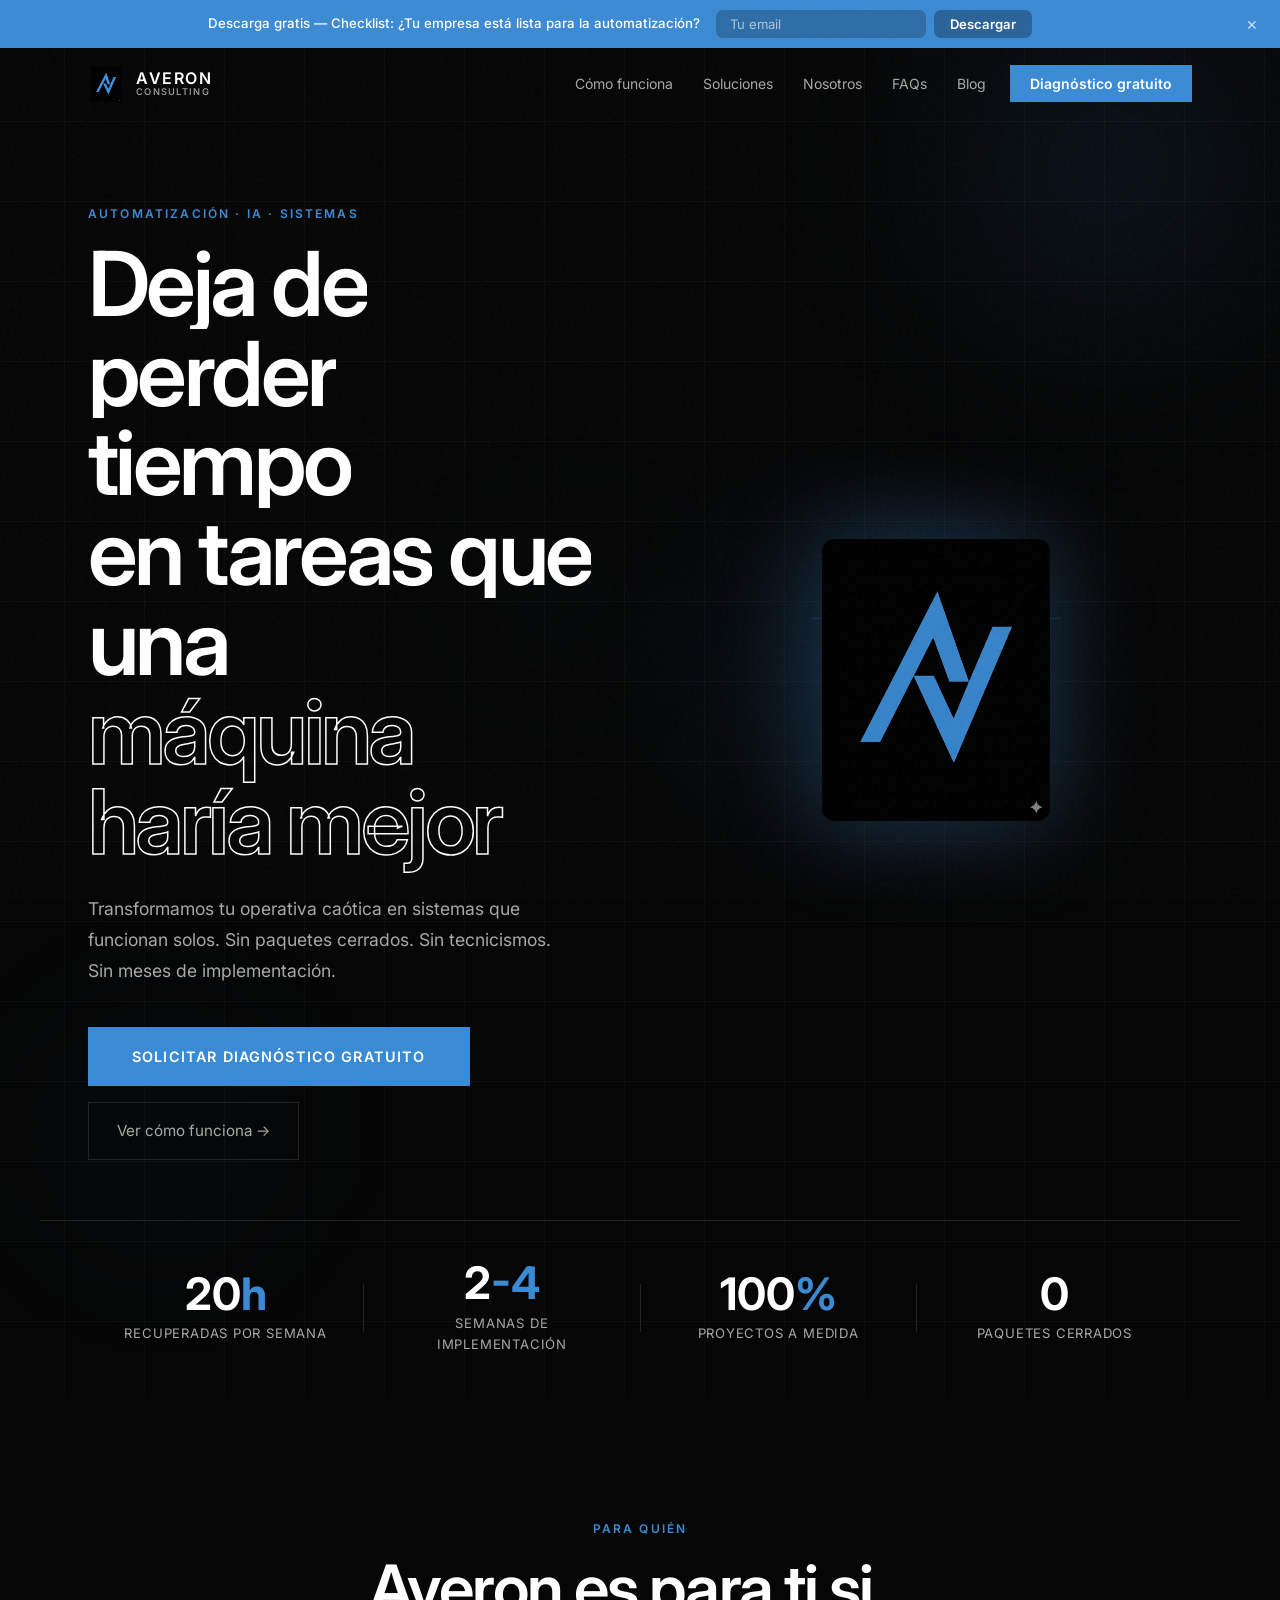
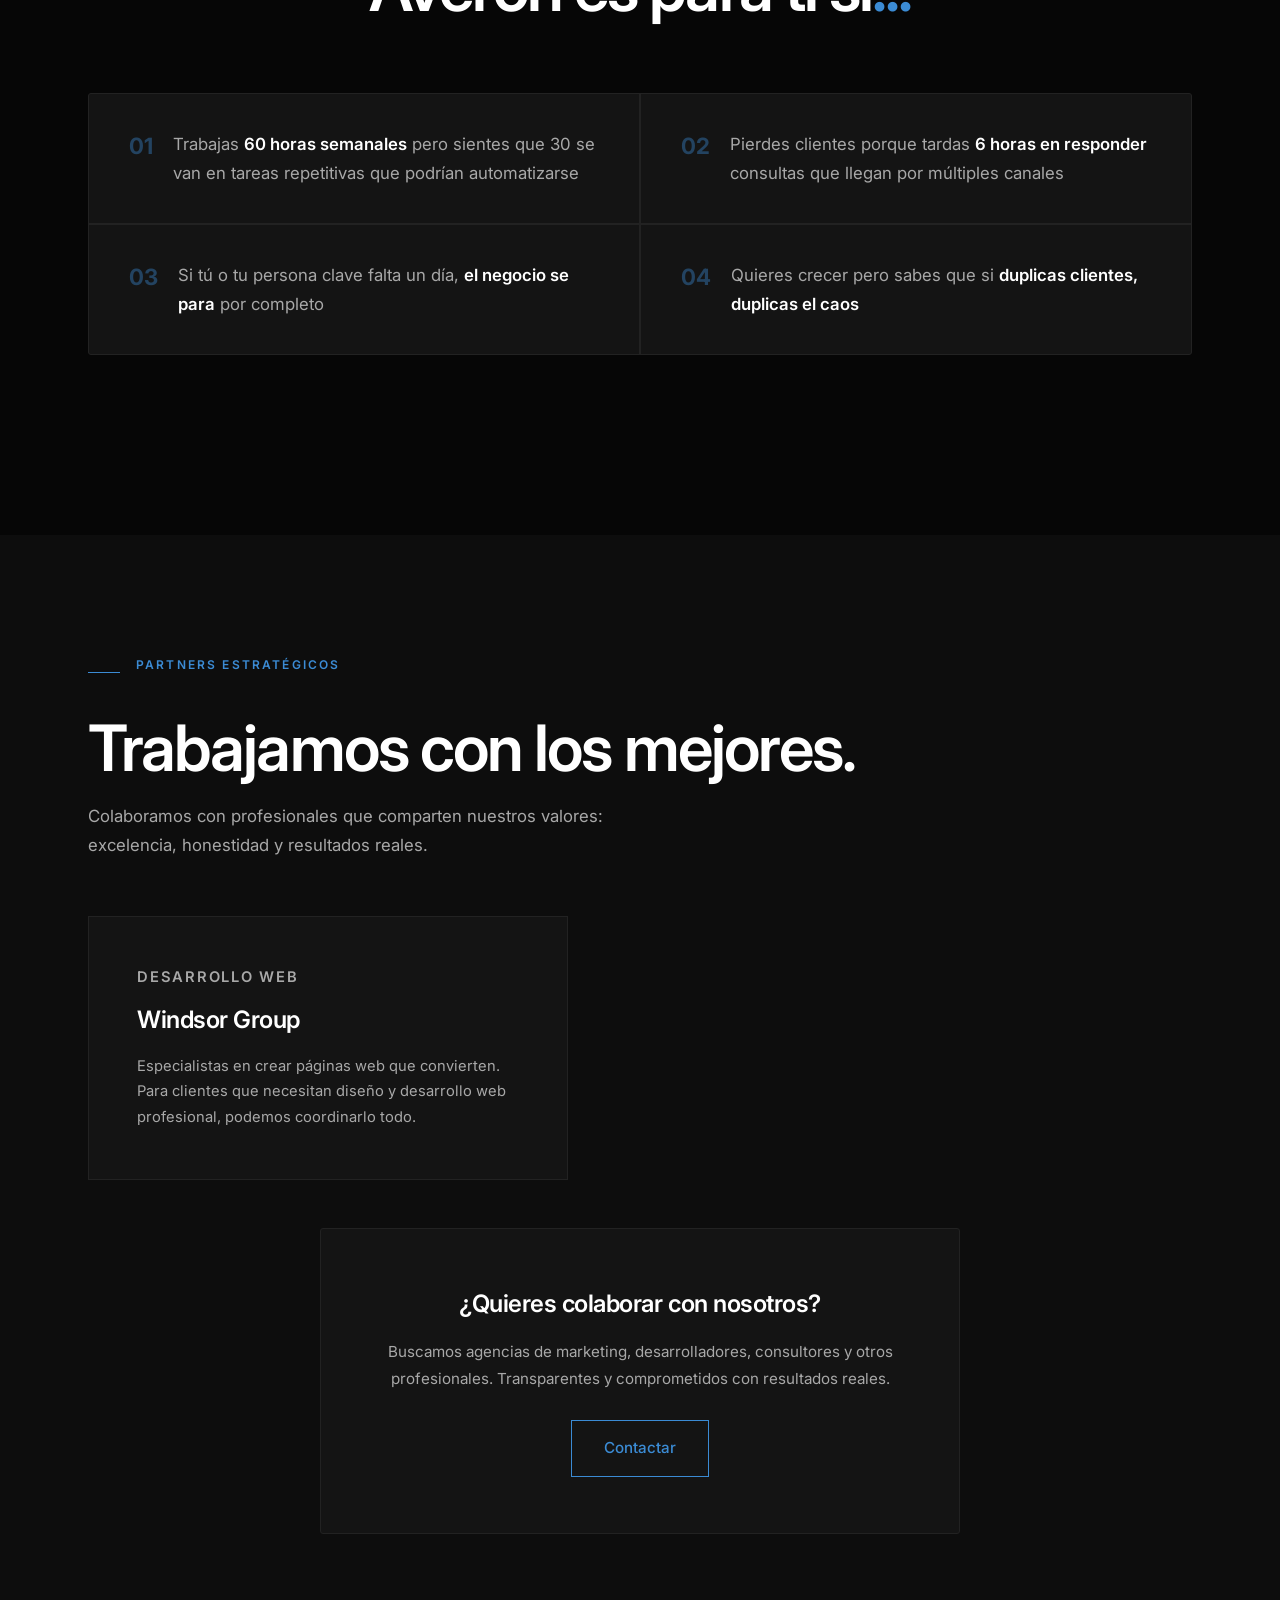
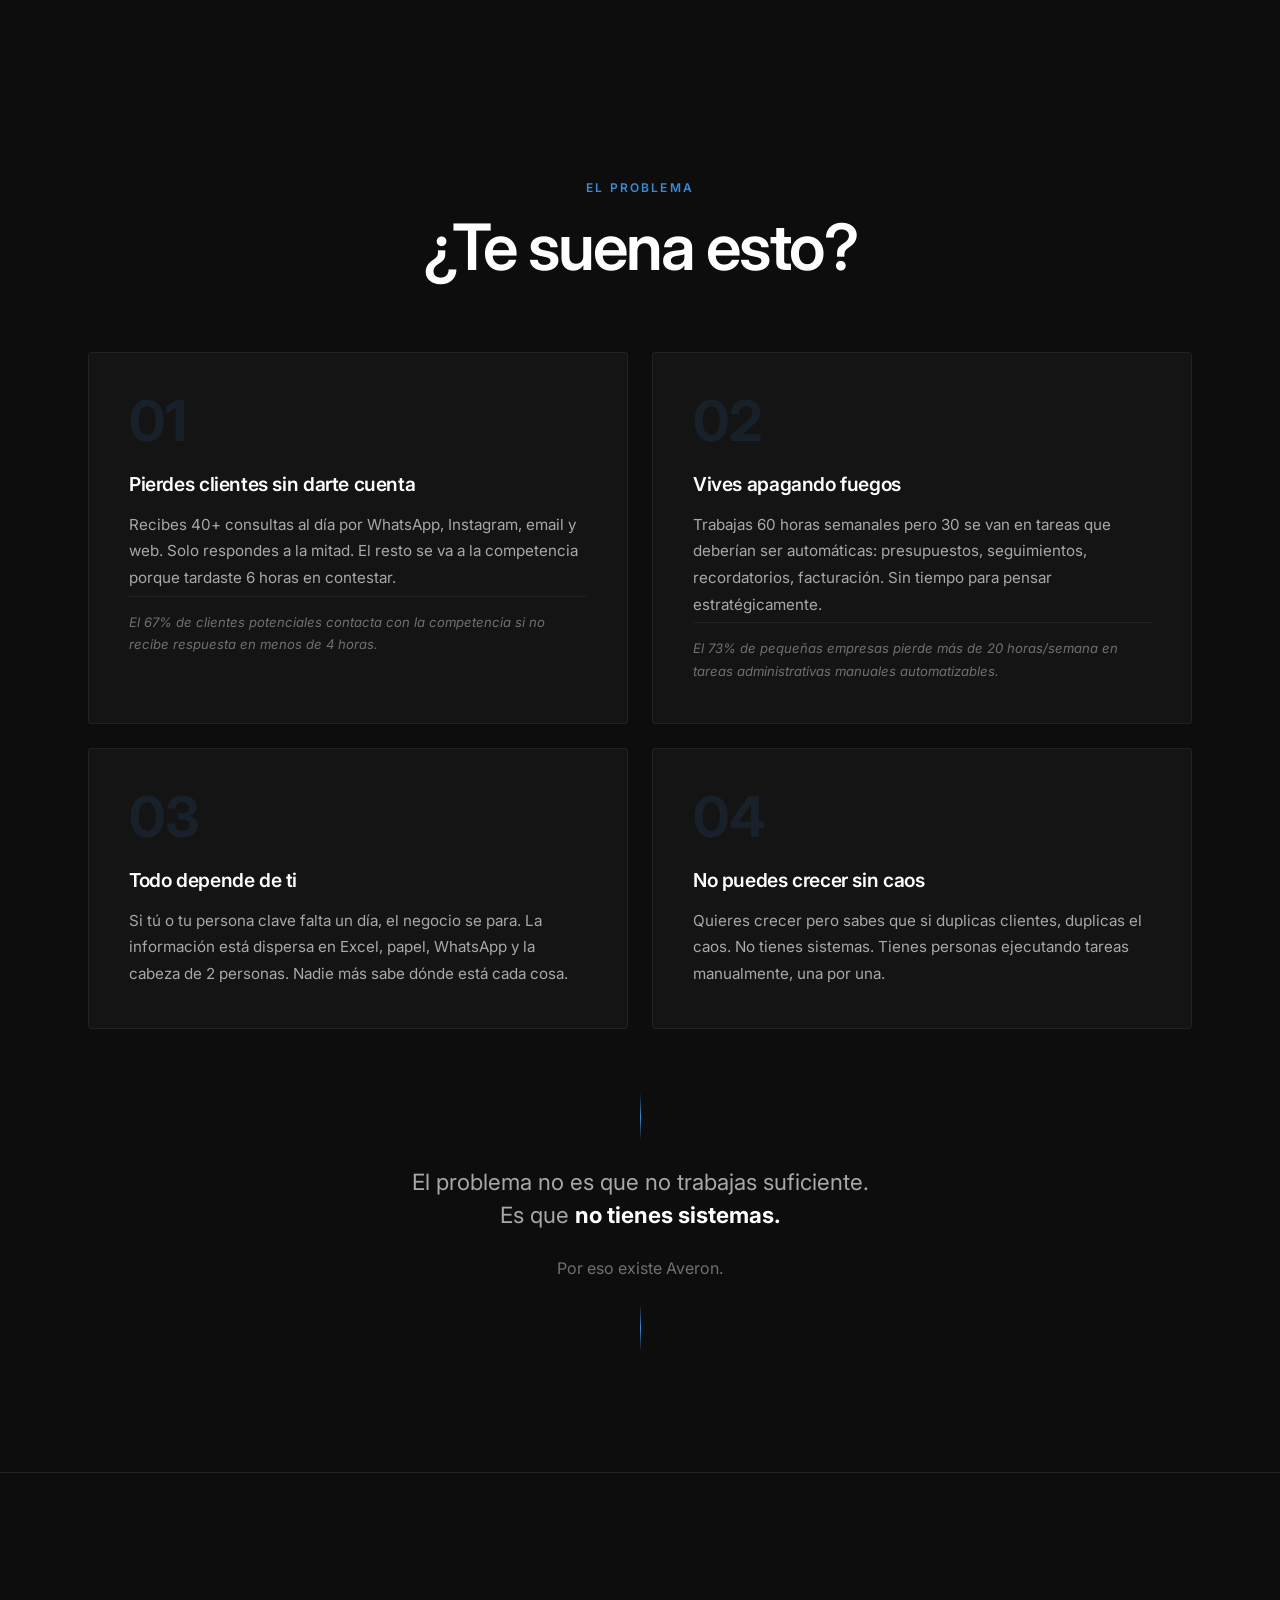
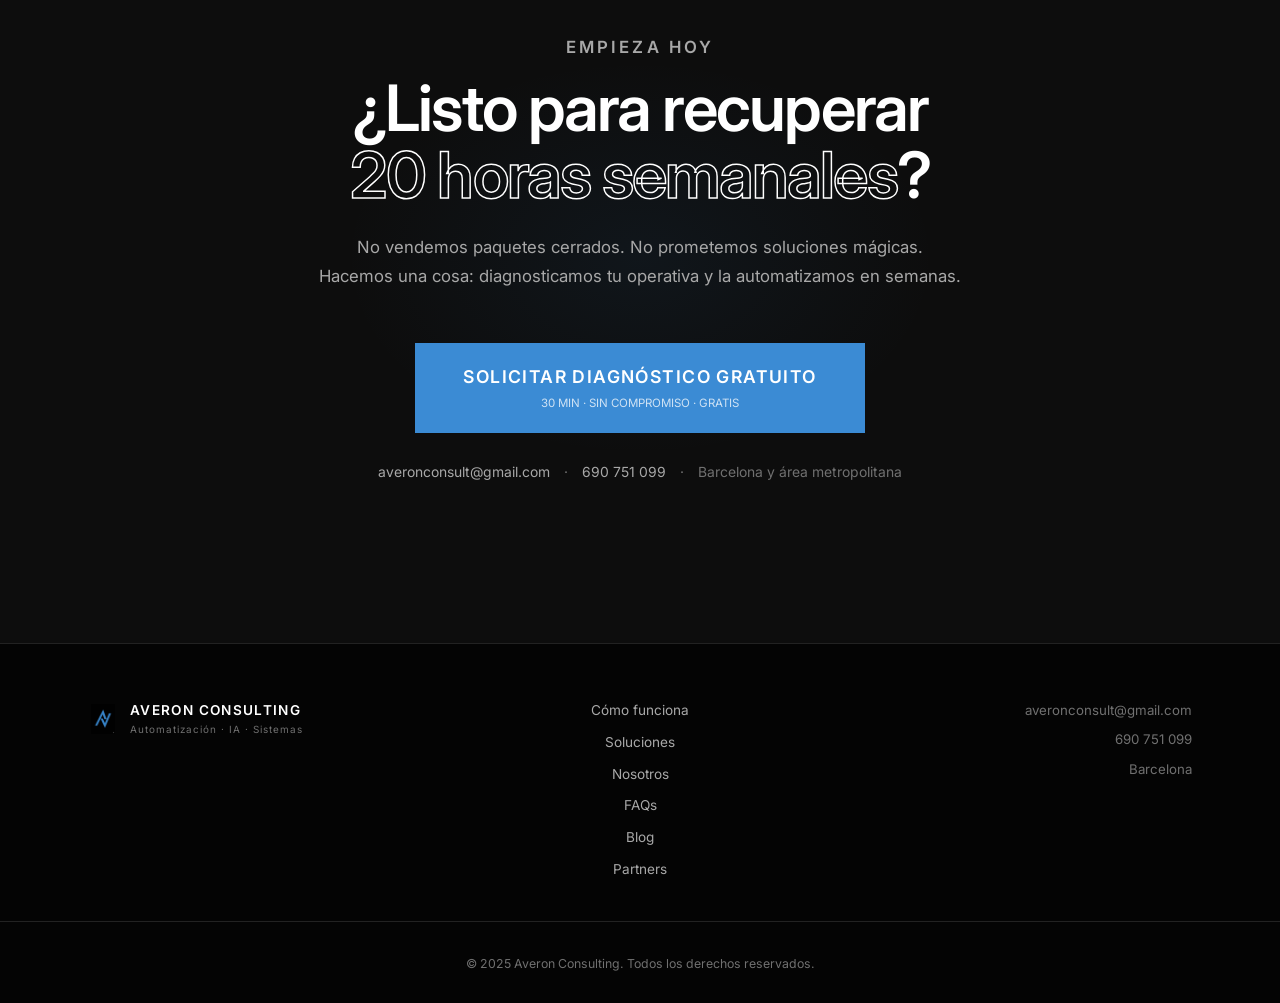
==== commit ce30adde: "Fix partners section, remove card glows, add cursor particles, fix text colors Co-Authored-By: Claud" ====
--- a/index.html
+++ b/index.html
@@ -171,29 +171,27 @@
     <!-- ══════════════════════════════════
          PARTNERS ESTRATÉGICOS
     ══════════════════════════════════ -->
-    <section id="partners">
+    <section id="partners" class="section-alt">
       <div class="container">
         <div class="section-eyebrow-line reveal">
-          <p class="eyebrow">Ecosistema tecnológico</p>
-        </div>
-        <h2 class="reveal" style="margin-bottom:16px;">Las mejores herramientas.<br />Combinadas para ti.</h2>
-        <p class="section-desc reveal" style="text-align:left;margin-left:0;margin-bottom:56px;">Trabajamos con las plataformas líderes en automatización e inteligencia artificial. Sin atarte a ninguna. La herramienta correcta para cada problema.</p>
-
-        <div class="partners-grid reveal">
-          <div class="partner-pill">Make</div>
-          <div class="partner-pill">n8n</div>
-          <div class="partner-pill">Zapier</div>
-          <div class="partner-pill">OpenAI</div>
-          <div class="partner-pill">Anthropic</div>
-          <div class="partner-pill">Notion</div>
-          <div class="partner-pill">Airtable</div>
-          <div class="partner-pill">Google Workspace</div>
-          <div class="partner-pill">WhatsApp Business API</div>
-          <div class="partner-pill">HubSpot</div>
-          <div class="partner-pill">Slack</div>
-          <div class="partner-pill">Pipedrive</div>
-        </div>
-        <div class="line-draw reveal"></div>
+          <p class="eyebrow">Partners estratégicos</p>
+        </div>
+        <h2 class="reveal" style="margin-bottom:16px;">Trabajamos con los mejores.</h2>
+        <p class="section-desc reveal" style="text-align:left;margin-left:0;margin-bottom:56px;">Colaboramos con profesionales que comparten nuestros valores: excelencia, honestidad y resultados reales.</p>
+
+        <div class="partners-featured reveal">
+          <div class="partner-featured-card">
+            <p class="colab-area">Desarrollo Web</p>
+            <h3>Windsor Group</h3>
+            <p>Especialistas en crear páginas web que convierten. Para clientes que necesitan diseño y desarrollo web profesional, podemos coordinarlo todo.</p>
+          </div>
+        </div>
+
+        <div class="colab-join reveal">
+          <h3>¿Quieres colaborar con nosotros?</h3>
+          <p>Buscamos agencias de marketing, desarrolladores, consultores y otros profesionales. Transparentes y comprometidos con resultados reales.</p>
+          <a href="mailto:averonconsult@gmail.com?subject=Quiero colaborar con Averon" class="btn-outline">Contactar</a>
+        </div>
       </div>
     </section>
 
@@ -293,7 +291,7 @@
         <a href="nosotros.html">Nosotros</a>
         <a href="faq.html">FAQs</a>
         <a href="blog.html">Blog</a>
-        <a href="colaboradores.html">Colaboradores</a>
+        <a href="colaboradores.html">Partners</a>
       </nav>
       <div class="footer-contact">
         <a href="mailto:averonconsult@gmail.com">averonconsult@gmail.com</a>
--- a/src/css/styles.css
+++ b/src/css/styles.css
@@ -13,7 +13,7 @@
   --border-hover: #3B8BD4;
   --text:         #ffffff;
   --text-2:       #a8a8a8;
-  --text-3:       #555555;
+  --text-3:       #707070;
   --accent:       #3B8BD4;
   --accent-light: #5AA3E3;
   --radius:       3px;
@@ -544,7 +544,6 @@
   background: var(--card);
 }
 .problema-card:hover {
-  border-color: var(--accent);
   transform: translateY(-4px);
 }
 
@@ -631,7 +630,7 @@
   position: relative;
   transition: border-color 0.25s;
 }
-.fase:hover { border-color: var(--border-hover); }
+.fase:hover { border-color: var(--border); }
 
 .fase-dot {
   position: absolute;
@@ -764,7 +763,6 @@
   transition: border-color 0.25s, transform 0.25s;
 }
 .ejemplo-card:hover {
-  border-color: var(--accent);
   transform: translateY(-4px);
 }
 
@@ -887,7 +885,7 @@
   transition: border-color 0.25s;
   background: var(--card);
 }
-.team-card:hover { border-color: var(--accent); }
+.team-card:hover { border-color: var(--border); }
 
 .team-avatar {
   width: 88px;
@@ -1053,7 +1051,7 @@
   width: 100%;
   transition: border-color 0.25s;
 }
-.colab-card:hover { border-color: var(--accent); }
+.colab-card:hover { border-color: var(--border); }
 .colab-area {
   font-size: 0.72rem;
   font-weight: 600;
@@ -1446,7 +1444,7 @@
   transform-style: preserve-3d;
 }
 .card-tilt:hover {
-  box-shadow: 0 20px 60px rgba(0,0,0,0.5), 0 0 0 1px var(--accent);
+  box-shadow: 0 20px 60px rgba(0,0,0,0.4);
 }
 .card-line-anim {
   position: relative;
@@ -1511,26 +1509,34 @@
 ═══════════════════════════════════════════ */
 #partners { padding: 120px 0; }
 
-.partners-grid {
-  display: flex;
-  flex-wrap: wrap;
-  gap: 3px;
-  margin-bottom: 80px;
-}
-.partner-pill {
-  padding: 14px 28px;
-  border: 1px solid var(--border);
-  color: var(--text-3);
-  font-size: 0.8rem;
-  font-weight: 600;
-  letter-spacing: 0.12em;
-  text-transform: uppercase;
-  transition: color 0.25s, border-color 0.25s, background 0.25s;
-}
-.partner-pill:hover {
-  color: var(--text);
-  border-color: var(--accent);
-  background: rgba(59,139,212,0.06);
+.partners-featured {
+  display: flex;
+  justify-content: flex-start;
+  margin-bottom: 48px;
+}
+.partner-featured-card {
+  background: var(--card);
+  border: 1px solid var(--border);
+  padding: 48px;
+  max-width: 480px;
+  width: 100%;
+}
+.partner-featured-card h3 { font-size: 1.5rem; margin-bottom: 14px; }
+.partner-featured-card p { font-size: 0.92rem; color: var(--text-2); line-height: 1.75; }
+
+/* cursor spark */
+.cursor-spark {
+  position: fixed;
+  border-radius: 50%;
+  background: var(--accent);
+  pointer-events: none;
+  z-index: 9997;
+  animation: spark-out 0.8s var(--ease) forwards;
+  transform: translate(-50%, -50%);
+}
+@keyframes spark-out {
+  0%   { opacity: 0.6; transform: translate(-50%,-50%) translate(0,0) scale(1); }
+  100% { opacity: 0;   transform: translate(-50%,-50%) translate(var(--tx),var(--ty)) scale(0.1); }
 }
 
 /* ═══════════════════════════════════════════
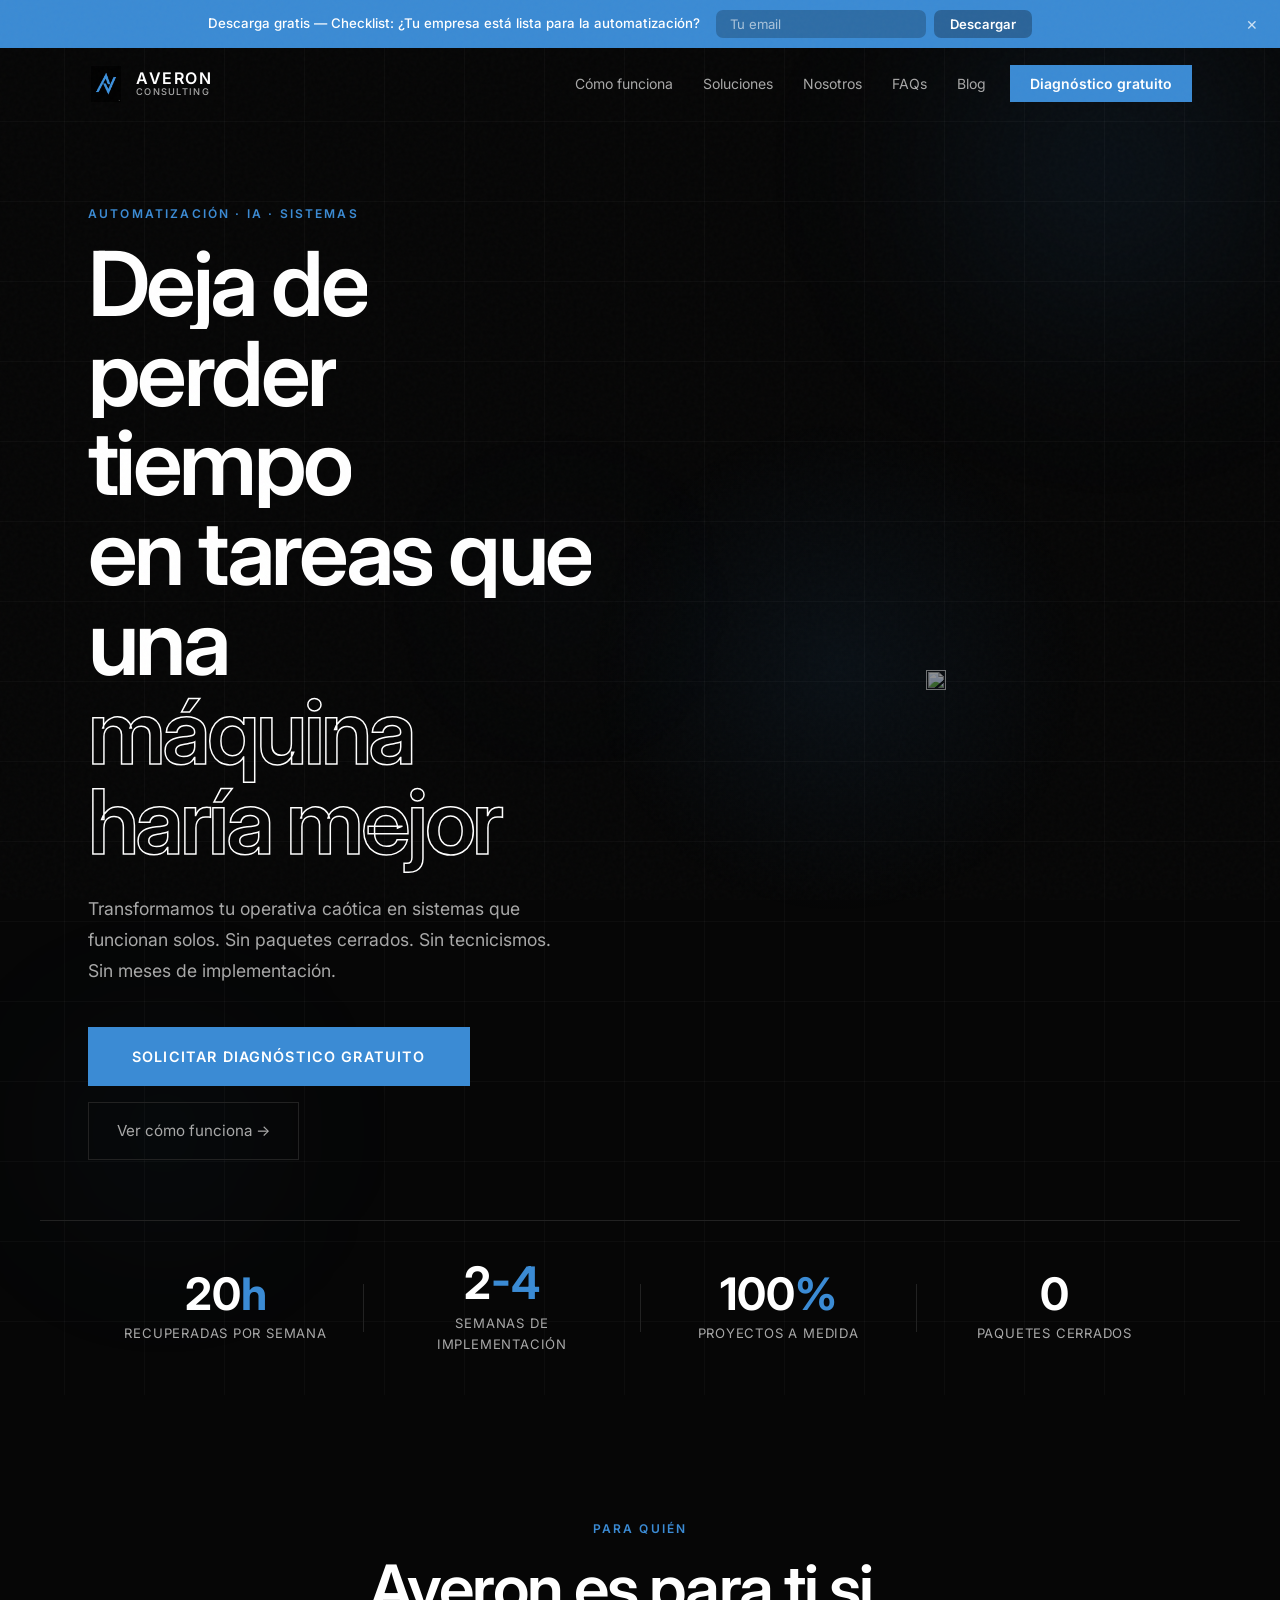
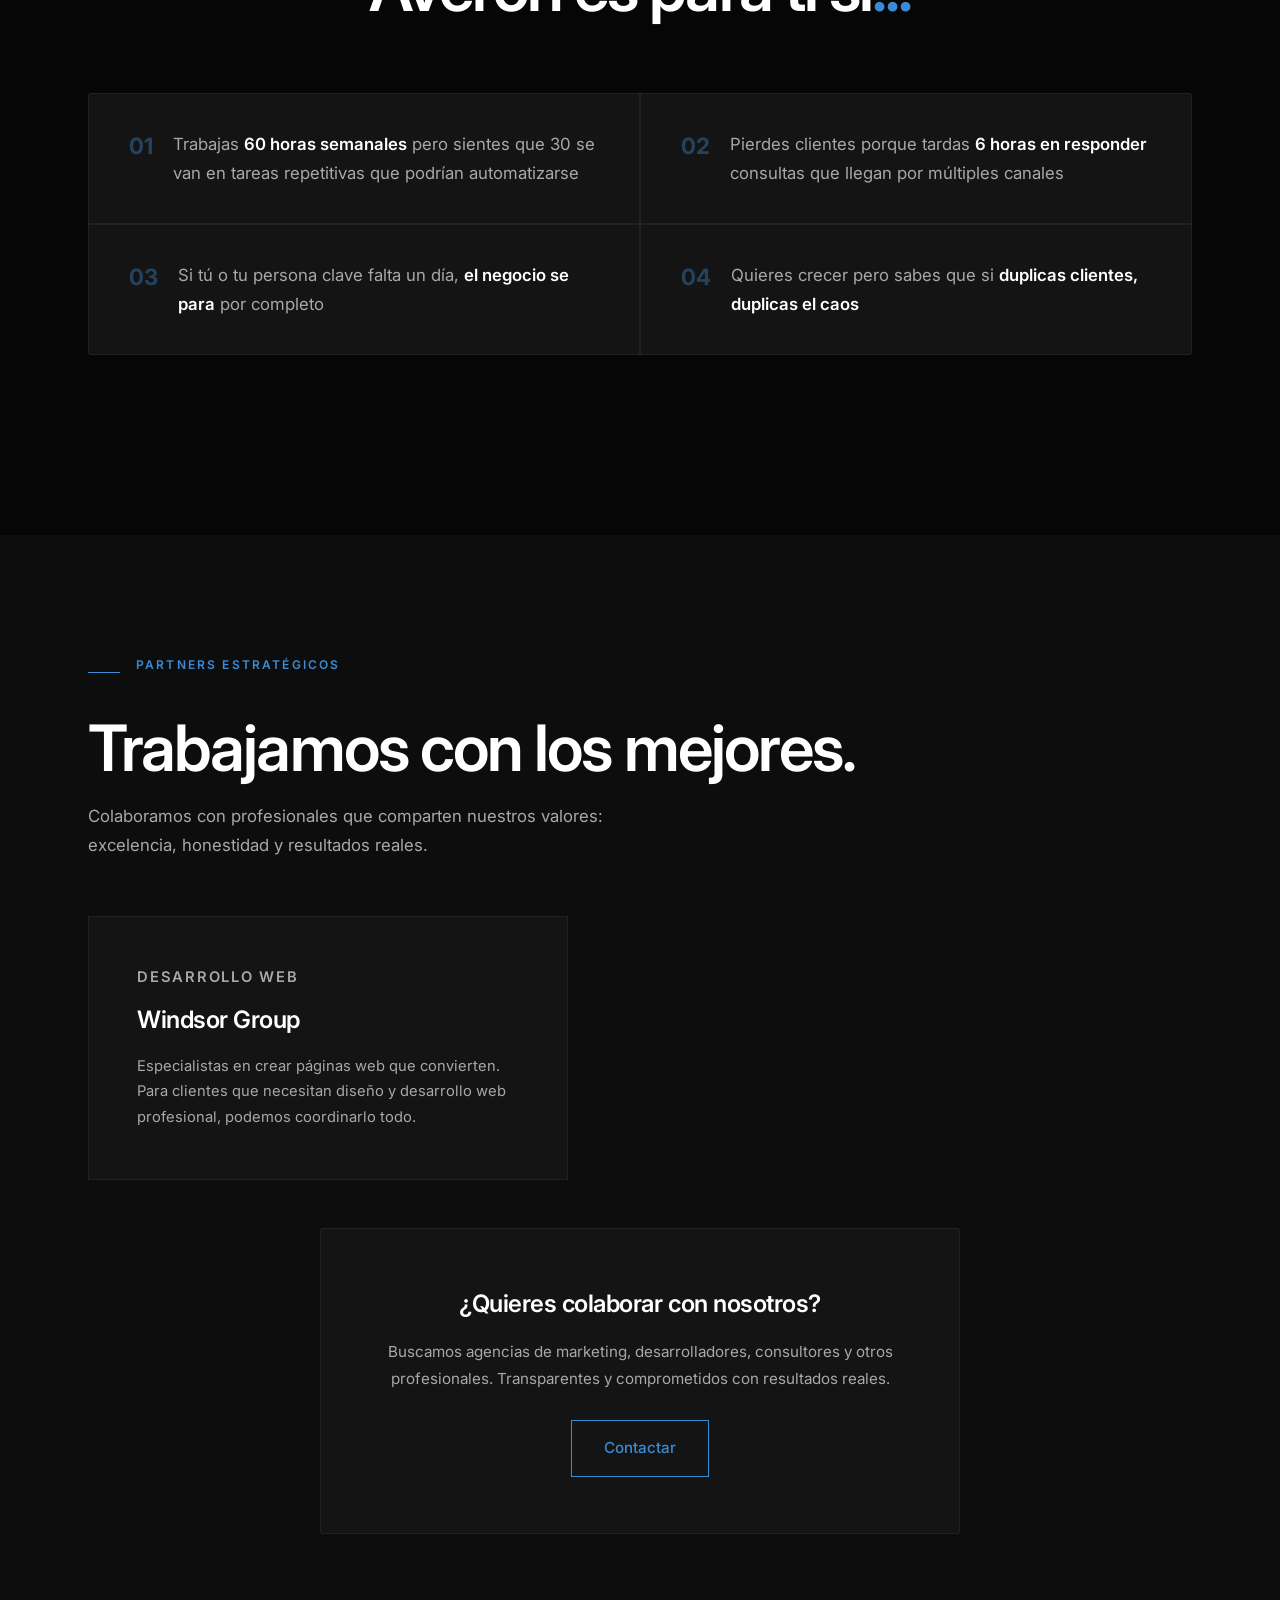
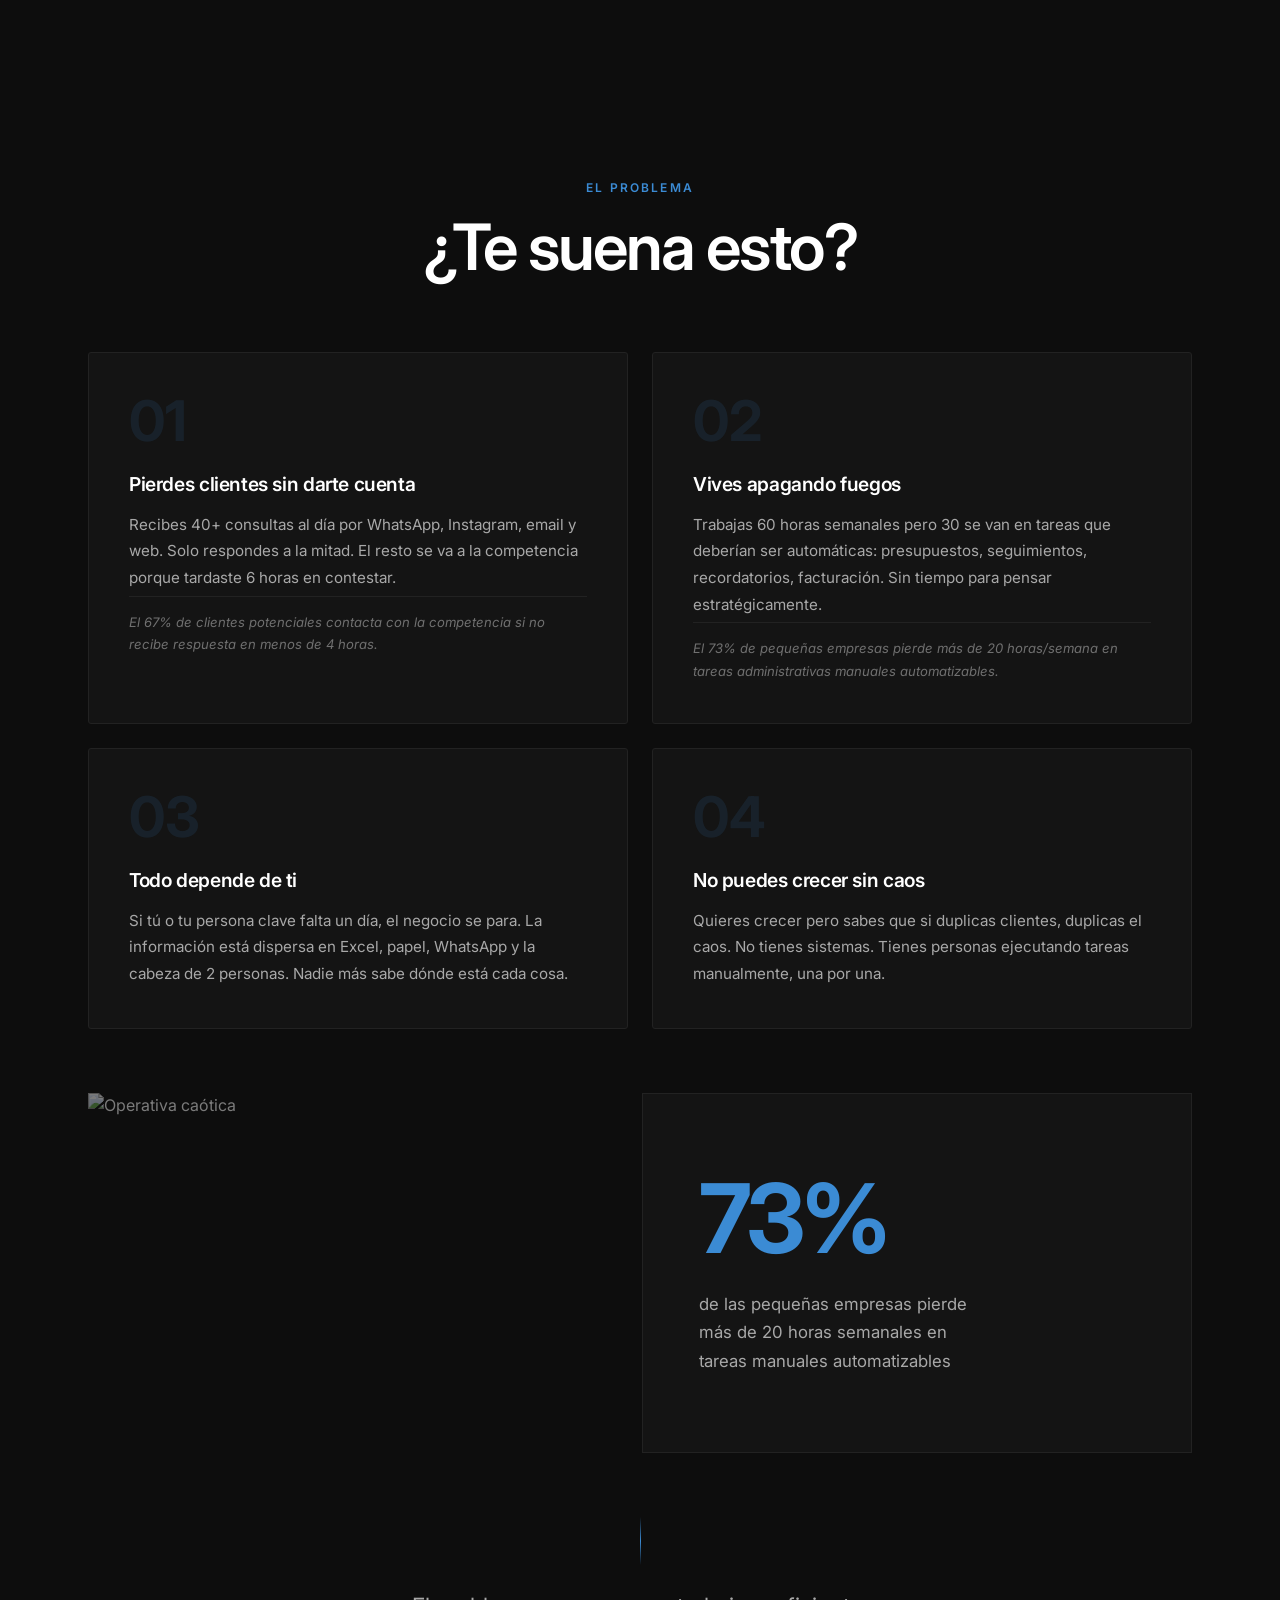
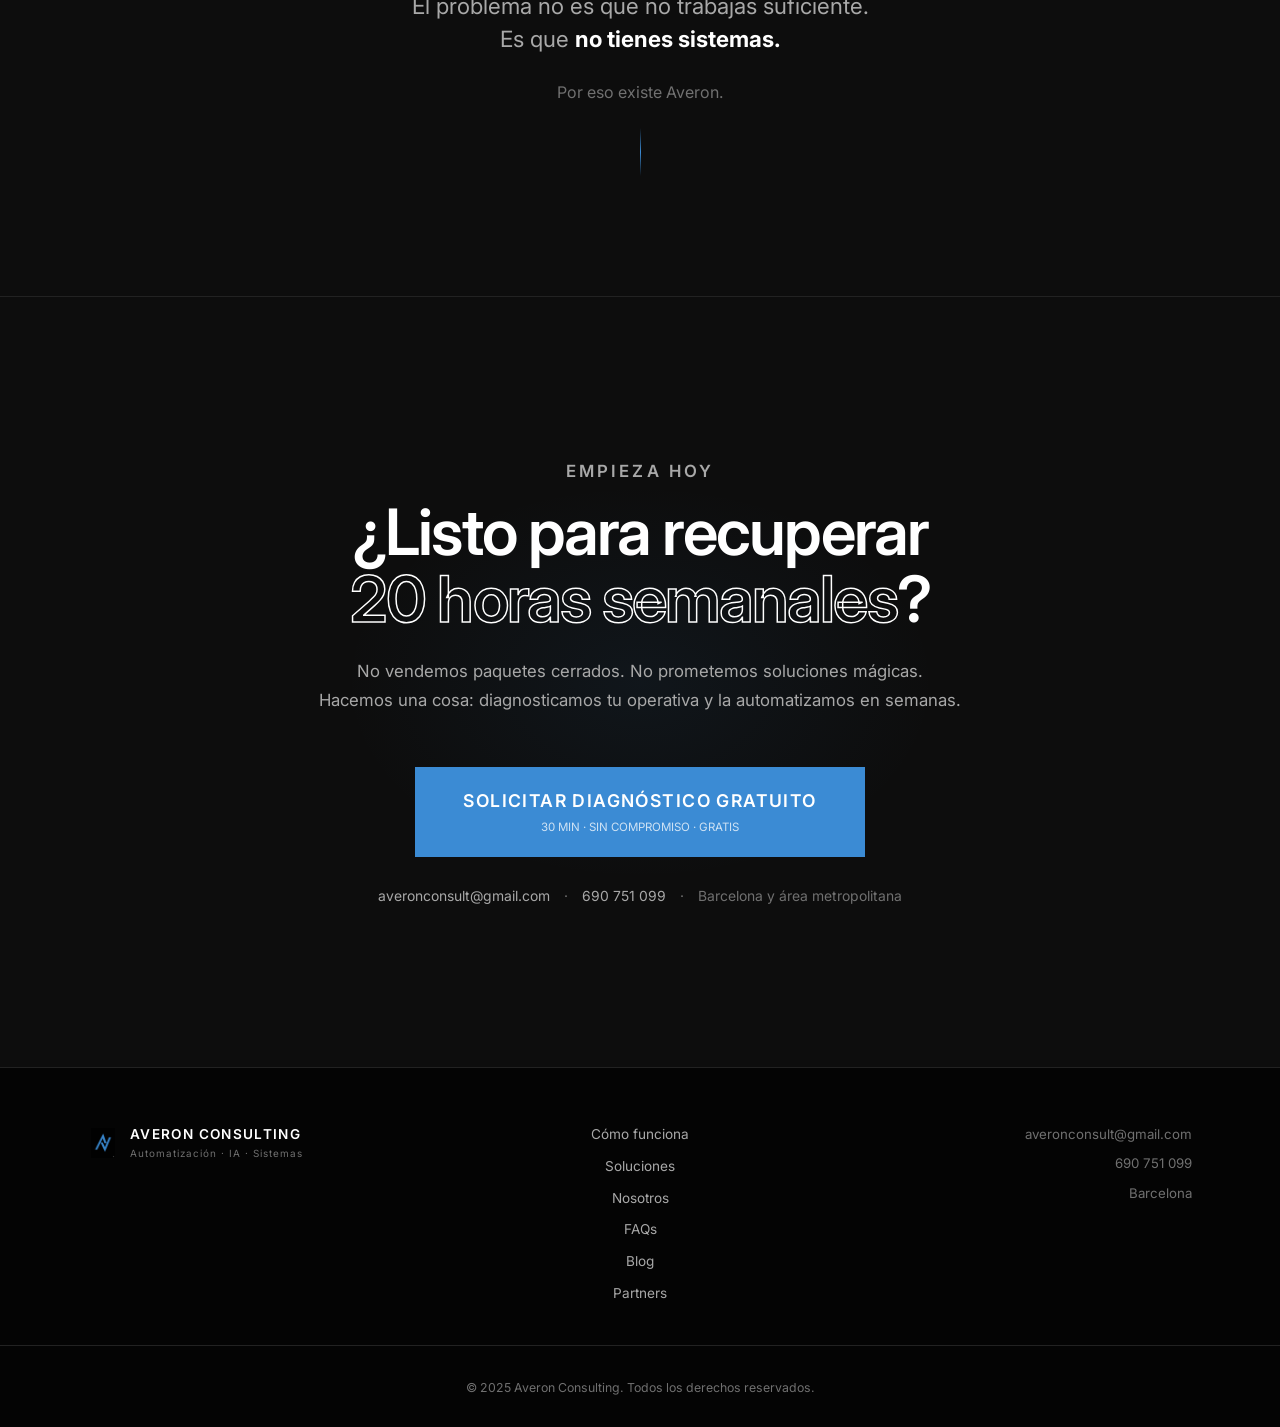
==== commit 86293080: "feat: añadir imágenes reales Unsplash y ampliar secciones visuales - Hero: reemplaza líneas decorati" ====
--- a/index.html
+++ b/index.html
@@ -100,15 +100,10 @@
           </div>
         </div>
 
-        <!-- Hero visual: lines -->
-        <div class="hero-visual" aria-hidden="true">
-          <div class="hero-lines">
-            <div class="hero-line-item"></div>
-            <div class="hero-line-item"></div>
-            <div class="hero-line-item"></div>
-            <div class="hero-line-item"></div>
-            <img src="src/assets/images/logo.jpg" alt="" class="hero-logo-img" style="position:relative;z-index:2;" />
-          </div>
+        <!-- Hero visual: imagen real -->
+        <div class="hero-visual img-overlay">
+          <img src="https://images.unsplash.com/photo-1451187580459-43490279c0fa?w=900&q=80&fit=crop" alt="" loading="lazy" />
+          <div class="hero-img-caption">Automatización · IA · Sistemas</div>
         </div>
       </div>
 
@@ -238,6 +233,16 @@
               <h3>No puedes crecer sin caos</h3>
               <p>Quieres crecer pero sabes que si duplicas clientes, duplicas el caos. No tienes sistemas. Tienes personas ejecutando tareas manualmente, una por una.</p>
             </div>
+          </div>
+        </div>
+
+        <div class="problema-visual-wrap reveal">
+          <div class="problema-img img-overlay">
+            <img src="https://images.unsplash.com/photo-1497366216548-37526070297c?w=1200&q=80&fit=crop" alt="Operativa caótica" loading="lazy" />
+          </div>
+          <div class="problema-quote">
+            <span class="quote-num">73%</span>
+            <p>de las pequeñas empresas pierde más de 20 horas semanales en tareas manuales automatizables</p>
           </div>
         </div>
 
--- a/src/css/styles.css
+++ b/src/css/styles.css
@@ -1247,6 +1247,133 @@
   .footer-contact { align-items: center; }
 }
 
+/* ═══════════════════════════════════════════
+   IMAGE SECTIONS
+═══════════════════════════════════════════ */
+.img-overlay {
+  position: relative;
+  overflow: hidden;
+}
+.img-overlay img {
+  width: 100%;
+  height: 100%;
+  object-fit: cover;
+  display: block;
+  opacity: 0.55;
+  filter: grayscale(20%) contrast(1.1);
+  transition: transform 0.8s cubic-bezier(0.16,1,0.3,1), opacity 0.4s;
+}
+.img-overlay:hover img { transform: scale(1.04); opacity: 0.65; }
+
+.hero-img-caption {
+  position: absolute;
+  bottom: 20px;
+  left: 20px;
+  font-size: 0.68rem;
+  font-weight: 600;
+  letter-spacing: 0.18em;
+  text-transform: uppercase;
+  color: rgba(255,255,255,0.4);
+  z-index: 2;
+}
+
+/* Problema visual */
+.problema-visual-wrap {
+  display: grid;
+  grid-template-columns: 1fr 1fr;
+  gap: 3px;
+  margin-top: 24px;
+  margin-bottom: 64px;
+  height: 360px;
+}
+.problema-img { height: 100%; }
+.problema-img img {
+  width: 100%; height: 100%;
+  object-fit: cover;
+  opacity: 0.45;
+  filter: grayscale(30%) contrast(1.1);
+}
+.problema-quote {
+  background: var(--card);
+  border: 1px solid var(--border);
+  display: flex;
+  flex-direction: column;
+  justify-content: center;
+  padding: 56px;
+  gap: 24px;
+}
+.quote-num {
+  font-family: var(--font-display);
+  font-size: 6rem;
+  font-weight: 700;
+  line-height: 1;
+  color: var(--accent);
+  letter-spacing: -0.04em;
+}
+.problema-quote p {
+  font-size: 1.05rem;
+  color: var(--text-2);
+  line-height: 1.7;
+  max-width: 300px;
+}
+
+/* Soluciones split */
+.soluciones-visual-section { padding: 0 0 80px; }
+.soluciones-split {
+  display: grid;
+  grid-template-columns: 1fr 1fr;
+  gap: 3px;
+  height: 520px;
+}
+.soluciones-img { height: 100%; }
+.soluciones-img img {
+  width: 100%; height: 100%;
+  object-fit: cover;
+  opacity: 0.5;
+  filter: grayscale(20%) contrast(1.15);
+}
+.soluciones-intro-text {
+  background: var(--card);
+  border: 1px solid var(--border);
+  padding: 64px;
+  display: flex;
+  flex-direction: column;
+  justify-content: center;
+  gap: 24px;
+}
+.soluciones-intro-text h2 { font-size: clamp(1.8rem, 3vw, 2.8rem); }
+.soluciones-intro-text p { font-size: 1rem; color: var(--text-2); line-height: 1.8; }
+.soluciones-intro-stats {
+  display: flex;
+  gap: 40px;
+  margin-top: 8px;
+  padding-top: 24px;
+  border-top: 1px solid var(--border);
+}
+.intro-stat { display: flex; flex-direction: column; gap: 4px; }
+.intro-stat-num {
+  font-family: var(--font-display);
+  font-size: 2rem;
+  font-weight: 700;
+  color: var(--accent);
+  line-height: 1;
+}
+.intro-stat span:last-child {
+  font-size: 0.78rem;
+  color: var(--text-3);
+  letter-spacing: 0.06em;
+  text-transform: uppercase;
+}
+
+/* Responsive imagen sections */
+@media (max-width: 768px) {
+  .problema-visual-wrap,
+  .soluciones-split { grid-template-columns: 1fr; height: auto; }
+  .problema-img, .soluciones-img { height: 240px; }
+  .problema-quote, .soluciones-intro-text { padding: 32px; }
+  .quote-num { font-size: 4rem; }
+}
+
 @media (max-width: 480px) {
   h1 { font-size: 2.2rem; }
   h2 { font-size: 1.7rem; }
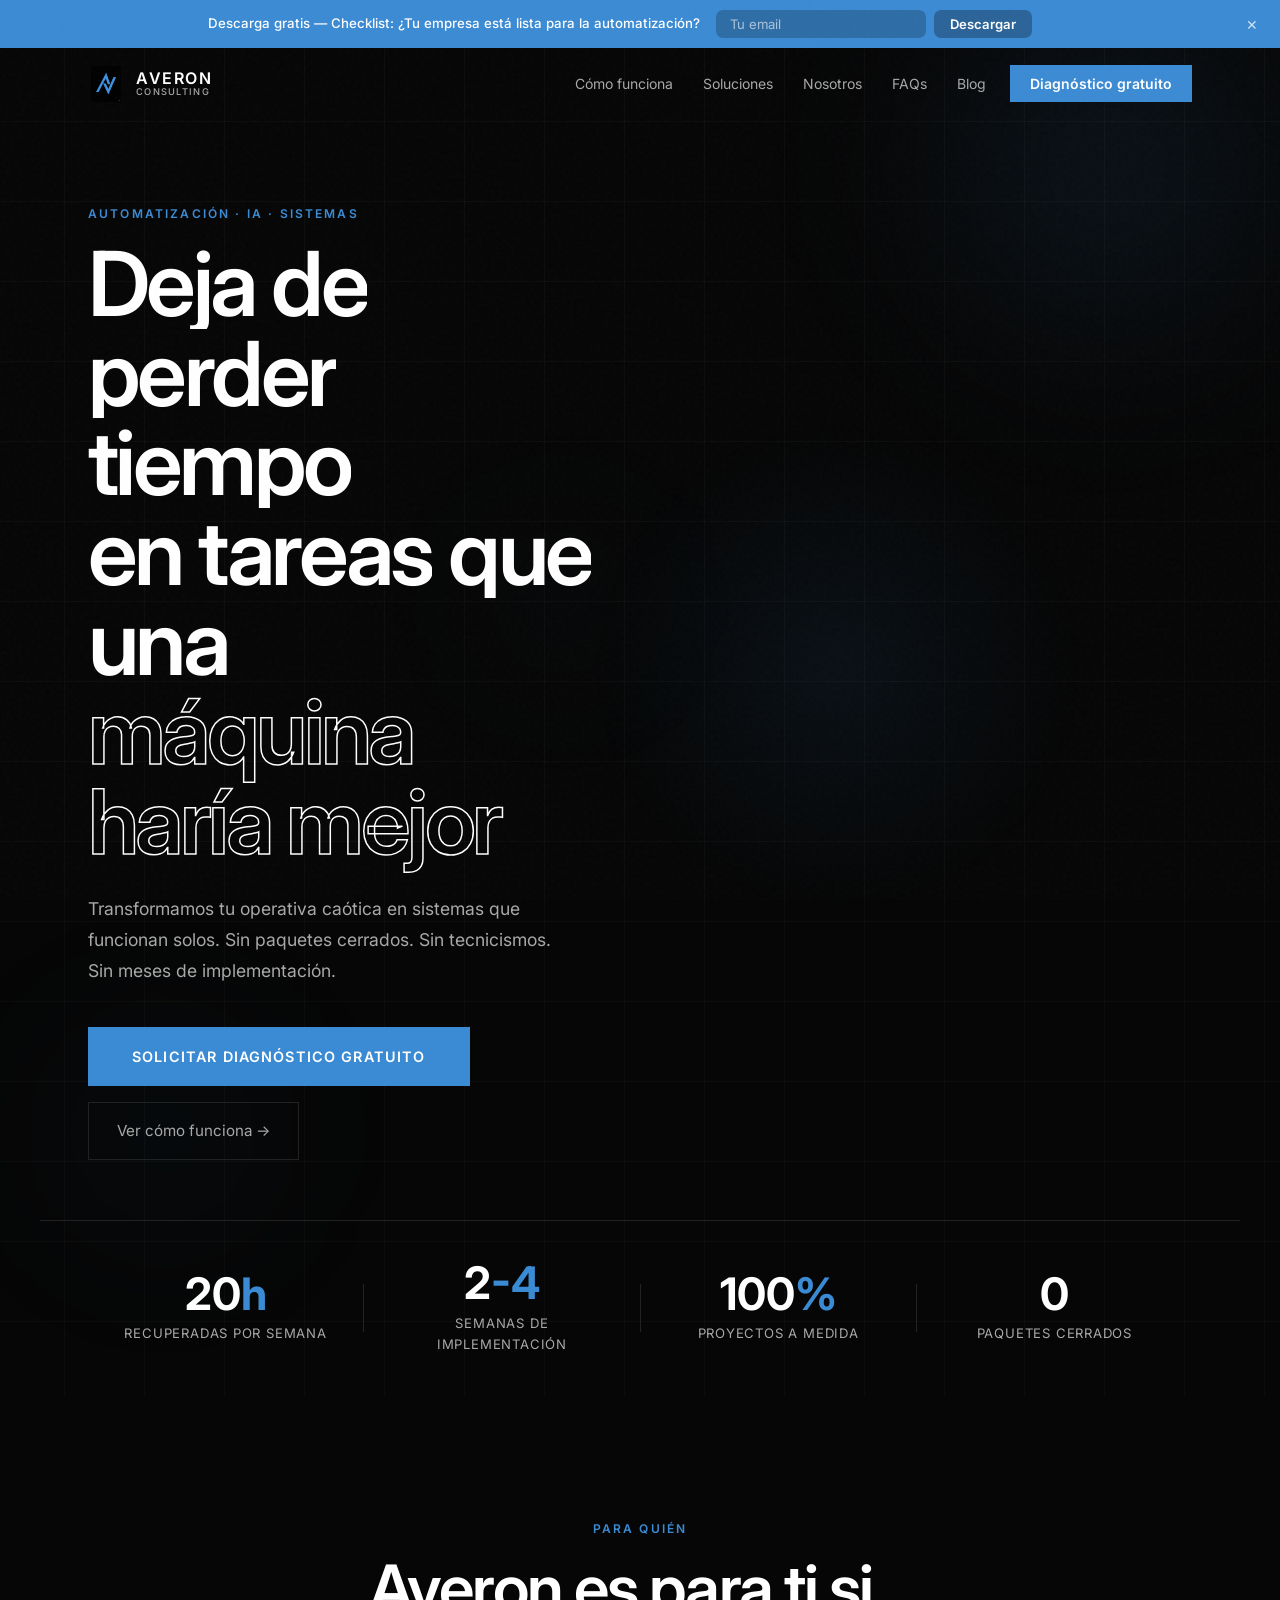
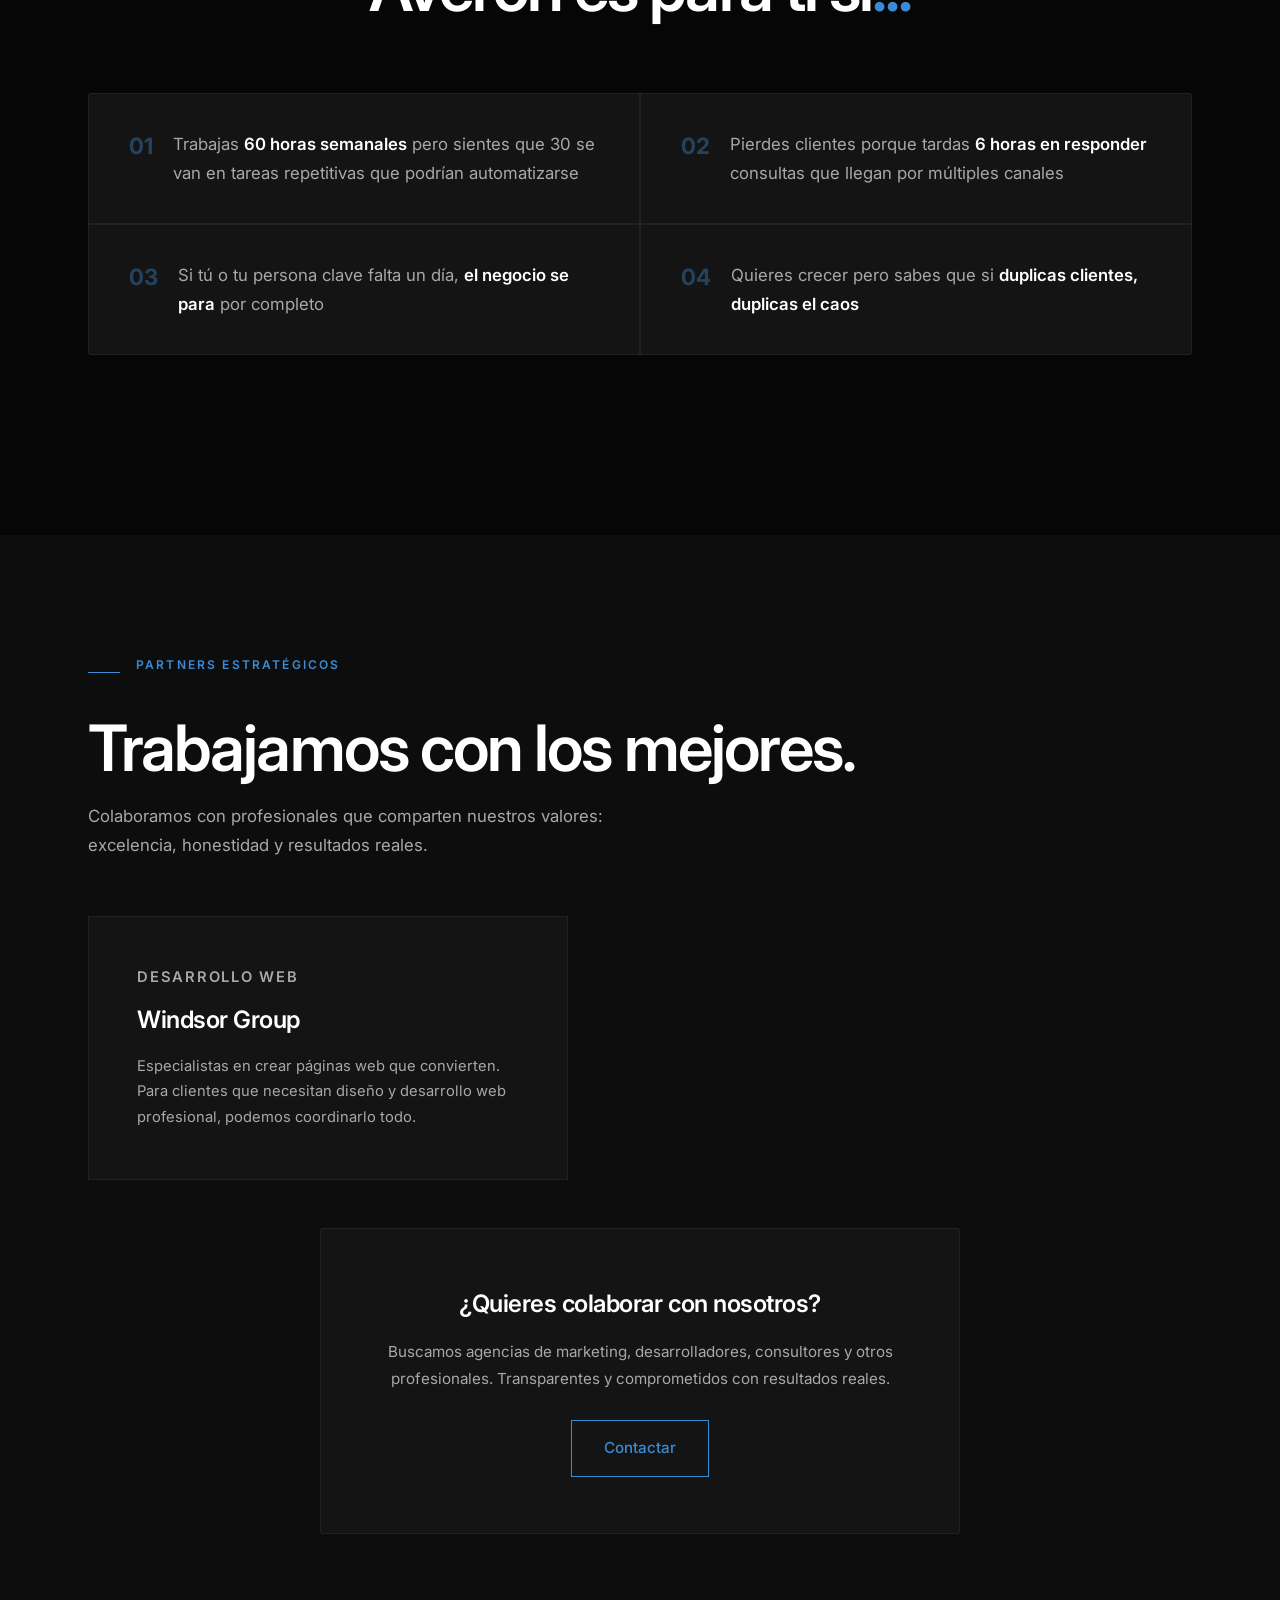
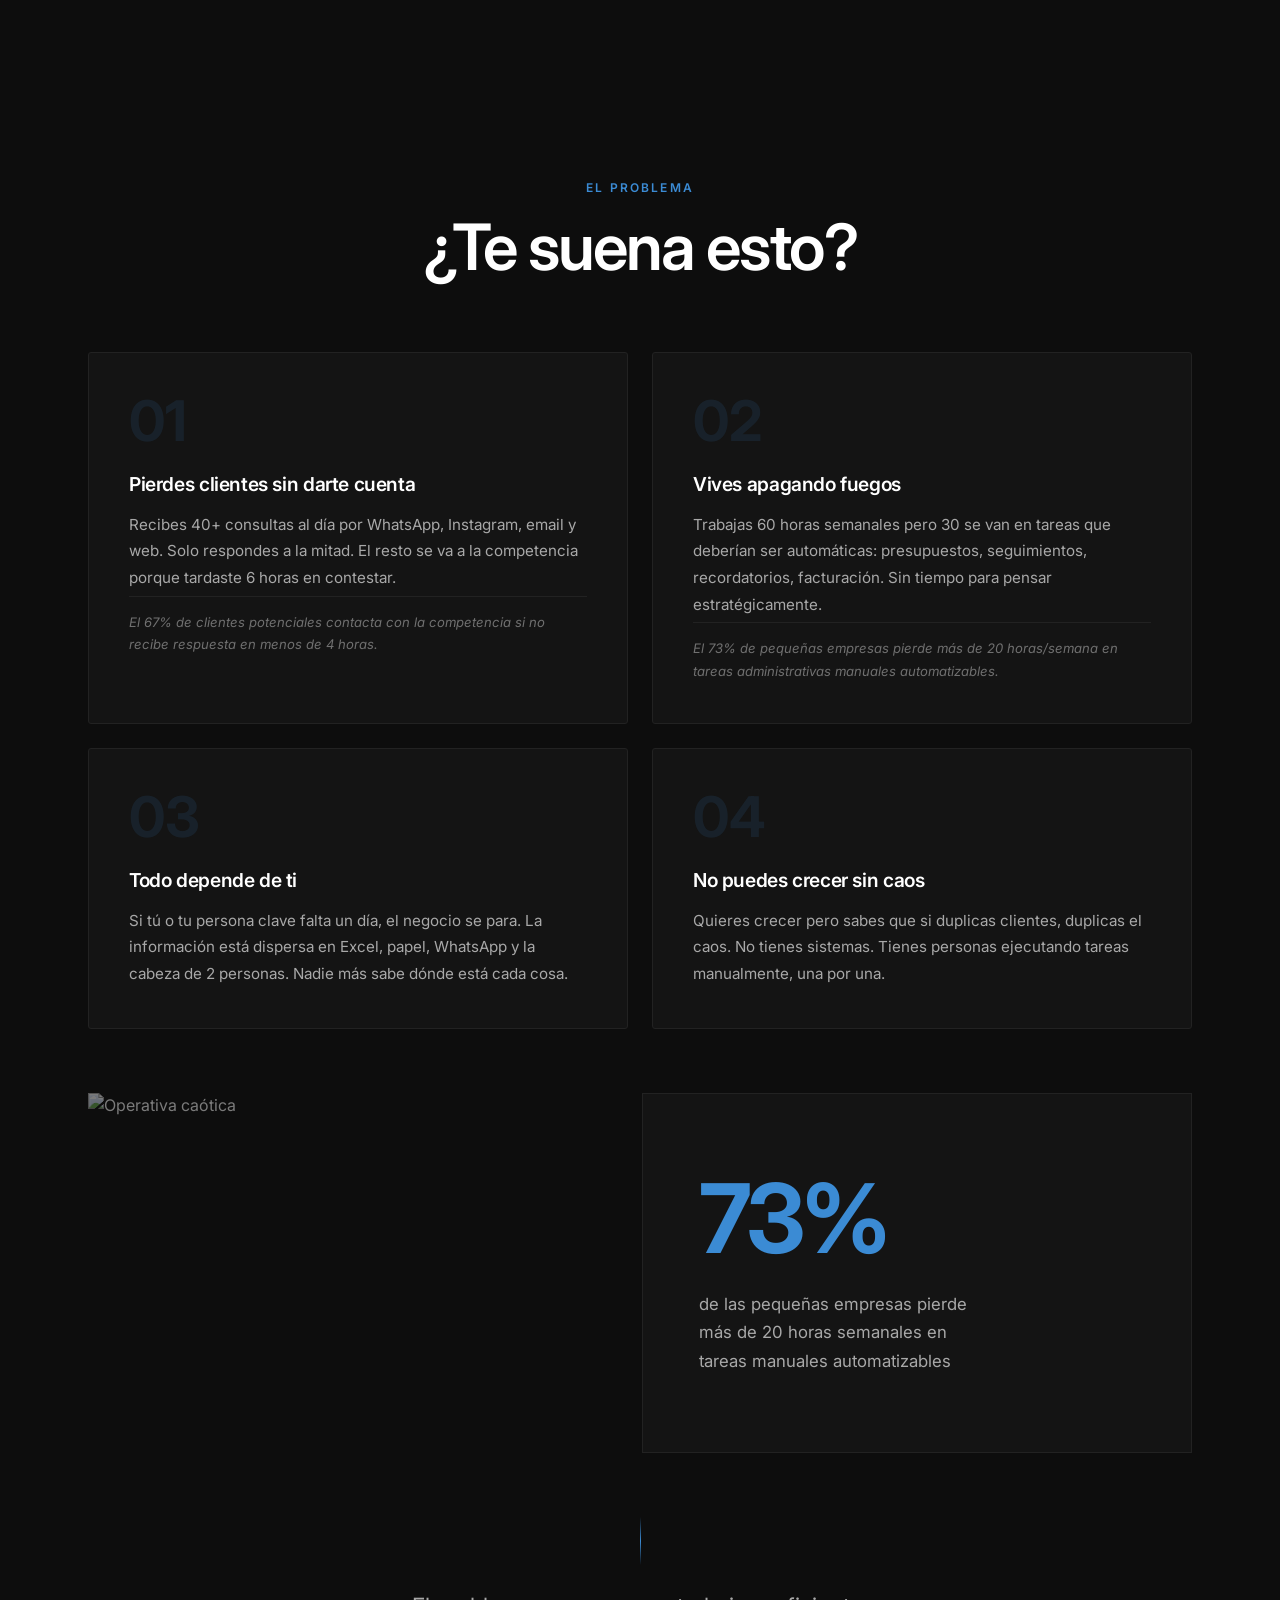
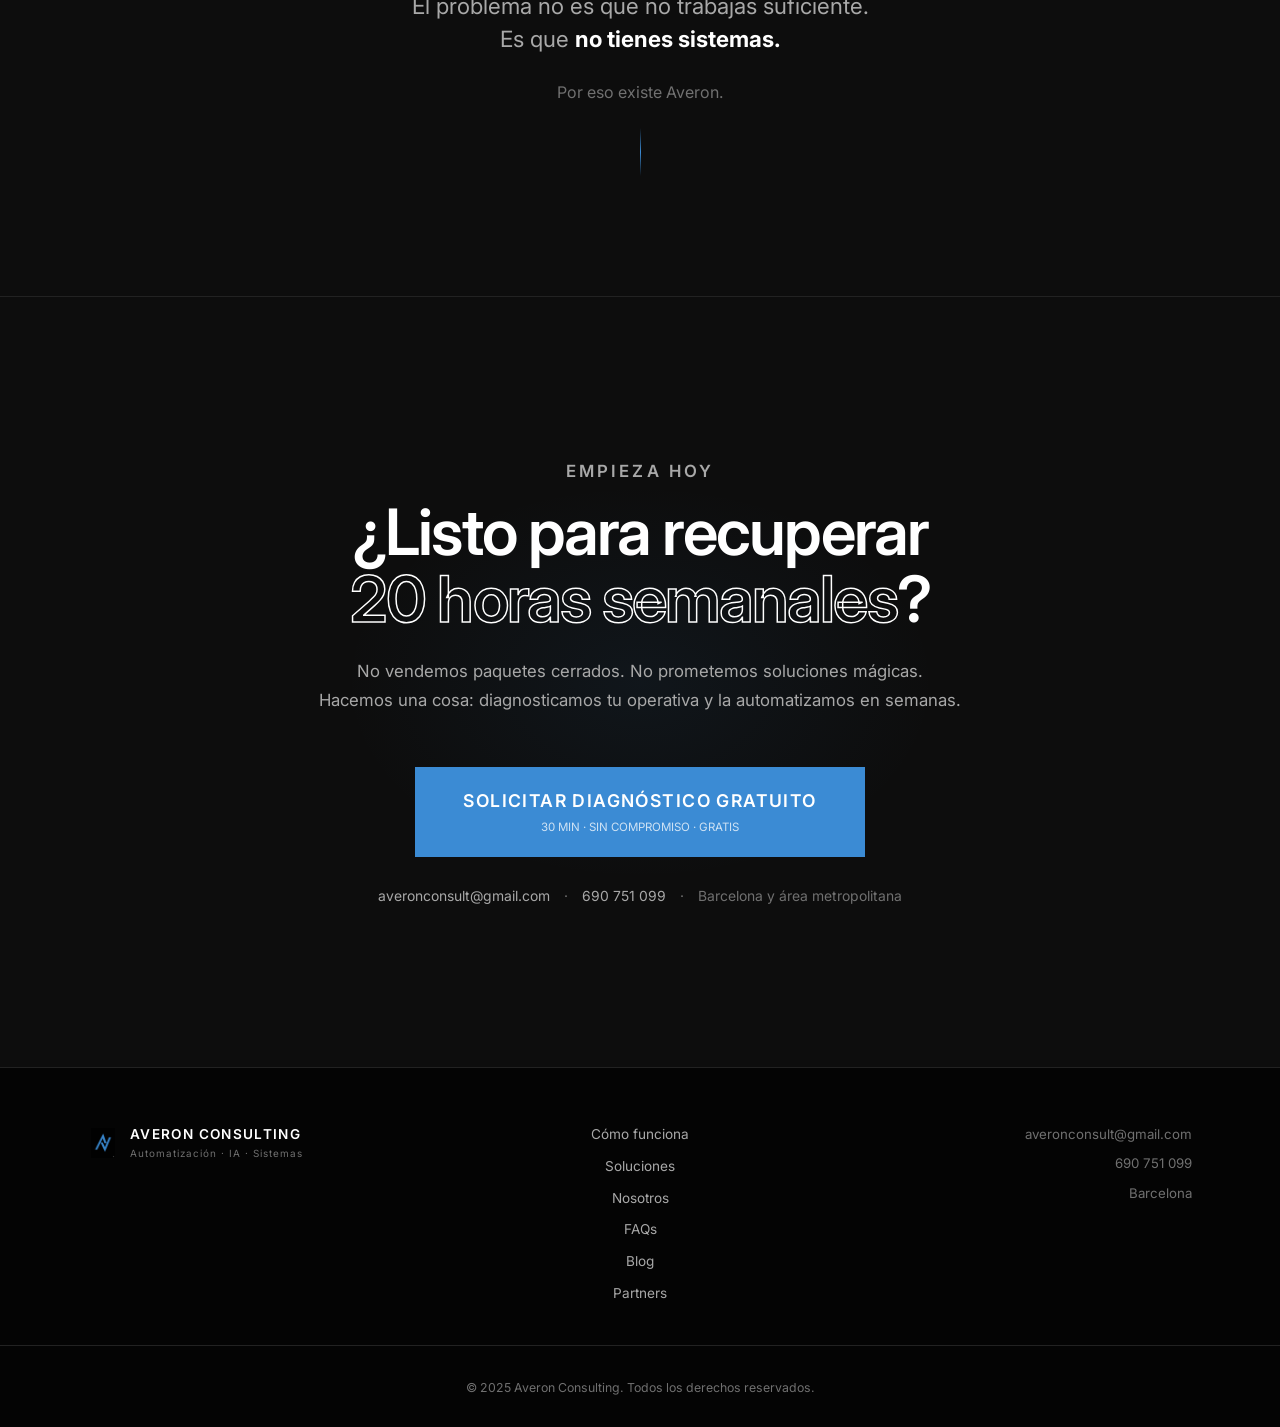
==== commit dbc4ba8c: "Full-screen hero images, symmetric 2-col grid, remove redundant CTAs - Add .hero-bg-full full-screen" ====
--- a/index.html
+++ b/index.html
@@ -62,6 +62,10 @@
          HERO
     ══════════════════════════════════ -->
     <section id="hero">
+
+      <div class="hero-bg-full" aria-hidden="true">
+        <img src="https://images.unsplash.com/photo-1451187580459-43490279c0fa?w=1920&q=80&fit=crop" alt="" />
+      </div>
 
       <!-- Depth parallax scene -->
       <div class="hero-scene" id="heroScene">
@@ -100,11 +104,6 @@
           </div>
         </div>
 
-        <!-- Hero visual: imagen real -->
-        <div class="hero-visual img-overlay">
-          <img src="https://images.unsplash.com/photo-1451187580459-43490279c0fa?w=900&q=80&fit=crop" alt="" loading="lazy" />
-          <div class="hero-img-caption">Automatización · IA · Sistemas</div>
-        </div>
       </div>
 
       <!-- Stats bar -->
--- a/src/css/styles.css
+++ b/src/css/styles.css
@@ -747,9 +747,13 @@
 ═══════════════════════════════════════════ */
 .ejemplos-grid {
   display: grid;
-  grid-template-columns: repeat(3, 1fr);
-  gap: 20px;
+  grid-template-columns: repeat(2, 1fr);
+  gap: 3px;
   margin-bottom: 64px;
+}
+.ejemplo-card {
+  /* padding más generoso en 2 cols */
+  padding: 48px;
 }
 
 .ejemplo-card {
@@ -1372,6 +1376,11 @@
   .problema-img, .soluciones-img { height: 240px; }
   .problema-quote, .soluciones-intro-text { padding: 32px; }
   .quote-num { font-size: 4rem; }
+  .proceso-visual-break { grid-template-columns: 1fr; height: auto; }
+  .proceso-img { height: 260px; }
+  .proceso-stat-panel { padding: 32px; }
+  .proceso-big-num { font-size: 3rem; }
+  .page-hero { min-height: 60vh; }
 }
 
 @media (max-width: 480px) {
@@ -1470,6 +1479,113 @@
   color: var(--text-2);
   max-width: 560px;
   line-height: 1.7;
+}
+
+/* ═══════════════════════════════════════════
+   FULL-SCREEN HERO IMAGE
+═══════════════════════════════════════════ */
+.hero-bg-full {
+  position: absolute;
+  inset: 0;
+  z-index: 0;
+  overflow: hidden;
+}
+.hero-bg-full img {
+  width: 100%;
+  height: 100%;
+  object-fit: cover;
+  opacity: 0.18;
+  filter: grayscale(40%) contrast(1.2);
+  transform: scale(1.05);
+}
+.hero-bg-full::after {
+  content: '';
+  position: absolute;
+  inset: 0;
+  background: linear-gradient(
+    to bottom,
+    rgba(6,6,6,0.3) 0%,
+    rgba(6,6,6,0.5) 50%,
+    rgba(6,6,6,1) 100%
+  );
+}
+
+/* page-hero con fondo */
+.page-hero {
+  position: relative;
+  min-height: 70vh;
+  display: flex;
+  align-items: flex-end;
+  padding-bottom: 80px;
+  overflow: hidden;
+}
+.page-hero .container {
+  position: relative;
+  z-index: 1;
+}
+
+/* Proceso visual break */
+.proceso-visual-break {
+  display: grid;
+  grid-template-columns: 1fr 1fr;
+  gap: 3px;
+  height: 400px;
+  margin: 64px 0;
+}
+.proceso-img { height: 100%; }
+.proceso-img img {
+  width: 100%; height: 100%;
+  object-fit: cover;
+  opacity: 0.45;
+  filter: grayscale(25%) contrast(1.1);
+  transition: transform 0.8s cubic-bezier(0.16,1,0.3,1), opacity 0.4s;
+}
+.proceso-img:hover img { transform: scale(1.03); opacity: 0.6; }
+.proceso-stat-panel {
+  background: var(--card);
+  border: 1px solid var(--border);
+  display: flex;
+  flex-direction: column;
+  justify-content: center;
+  padding: 56px;
+  gap: 0;
+}
+.proceso-stat-item {
+  display: flex;
+  flex-direction: column;
+  gap: 6px;
+  padding: 24px 0;
+}
+.proceso-big-num {
+  font-family: var(--font-display);
+  font-size: 4rem;
+  font-weight: 700;
+  line-height: 1;
+  color: var(--accent);
+  letter-spacing: -0.04em;
+}
+.proceso-stat-label {
+  font-size: 0.82rem;
+  color: var(--text-3);
+  letter-spacing: 0.08em;
+  text-transform: uppercase;
+}
+.proceso-divider {
+  width: 100%;
+  height: 1px;
+  background: var(--border);
+}
+
+.principios-bg-img {
+  position: absolute;
+  inset: 0;
+  z-index: 0;
+}
+.principios-bg-img img {
+  width: 100%; height: 100%;
+  object-fit: cover;
+  opacity: 0.07;
+  filter: grayscale(100%);
 }
 
 /* Mobile nav fix for inner pages */
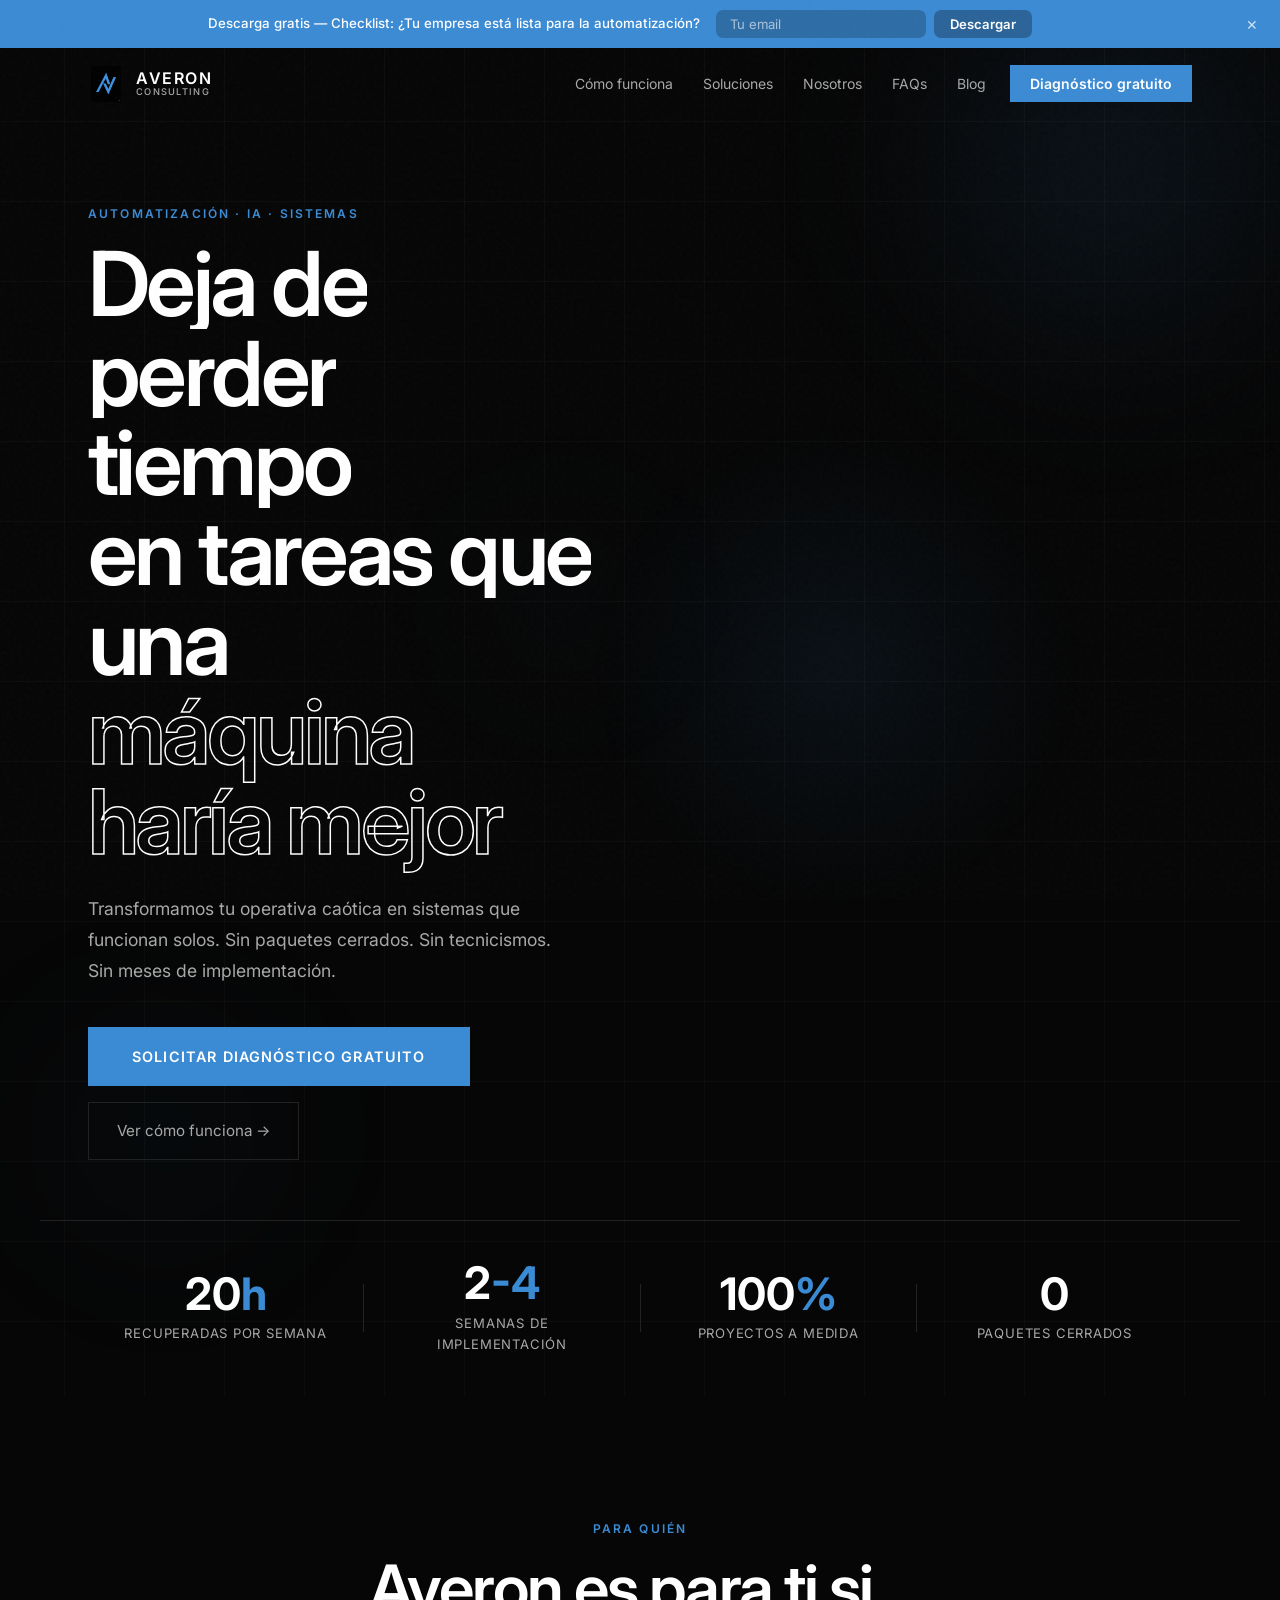
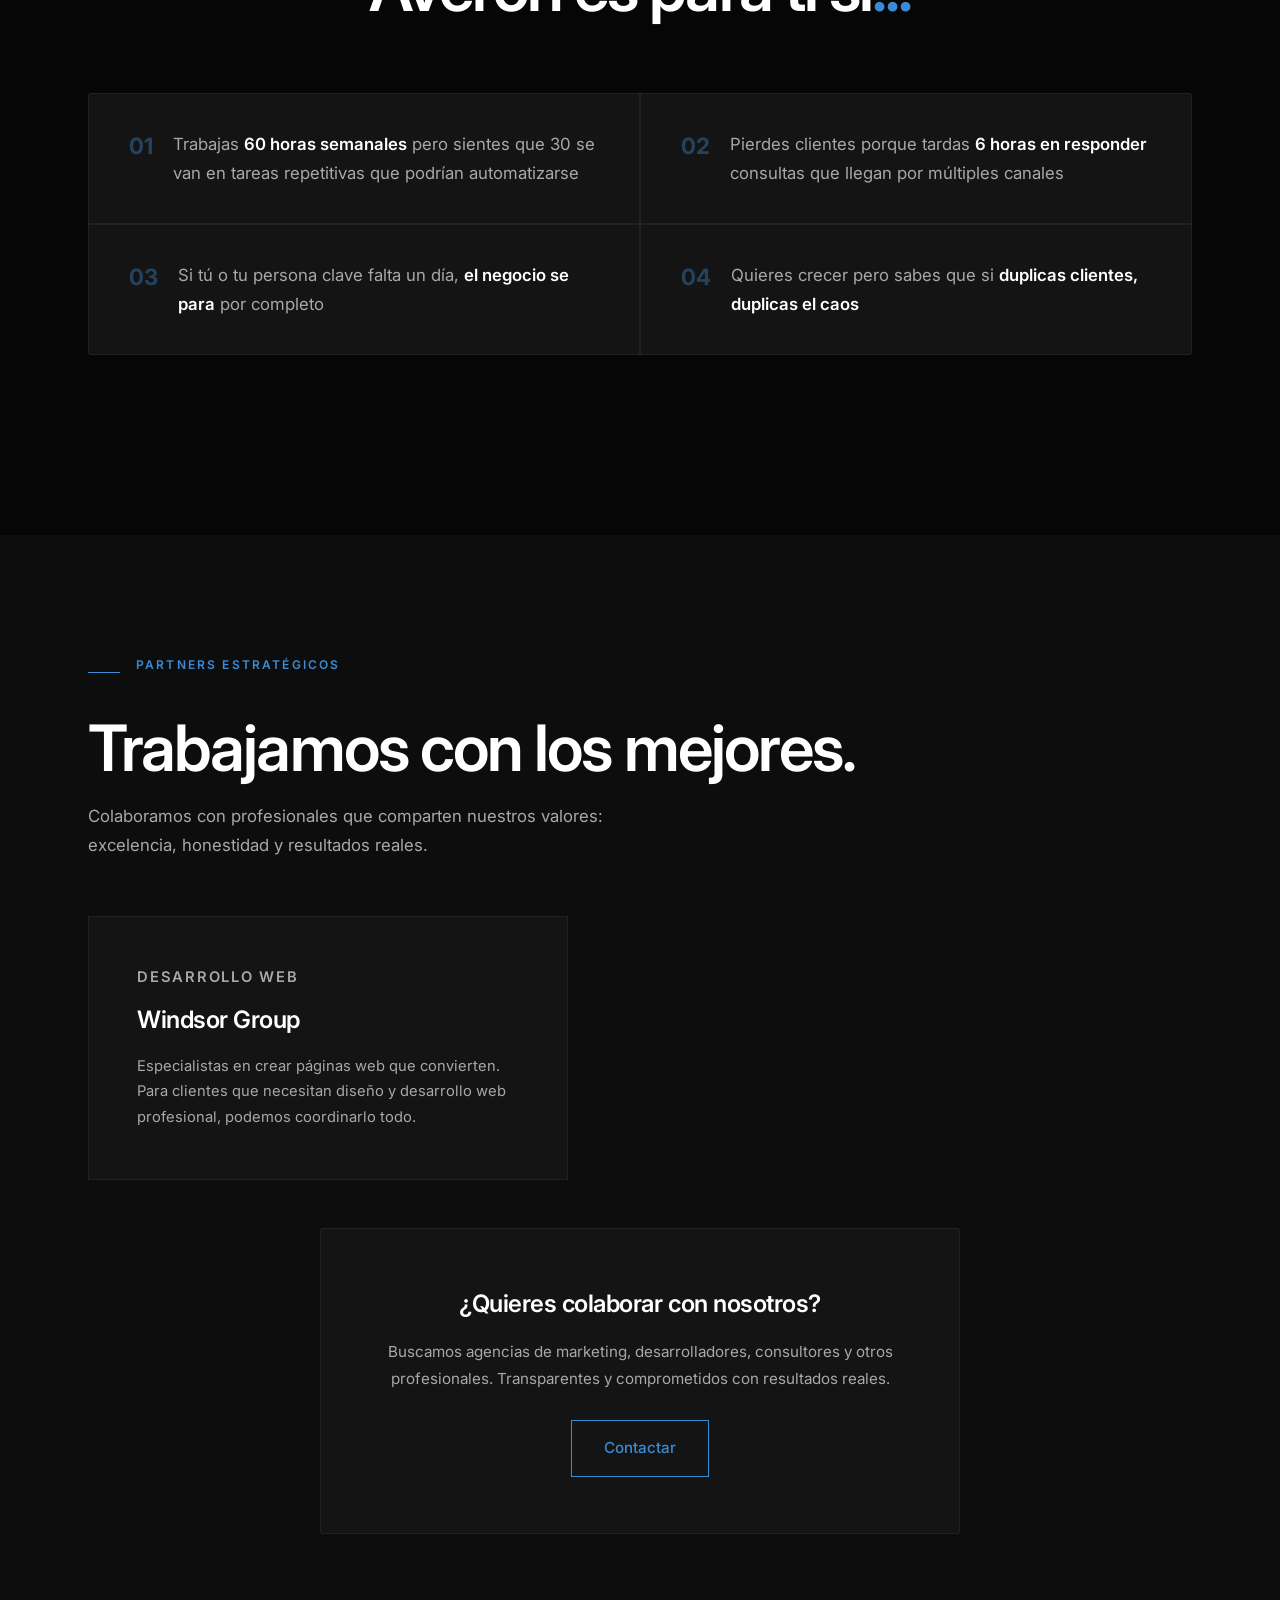
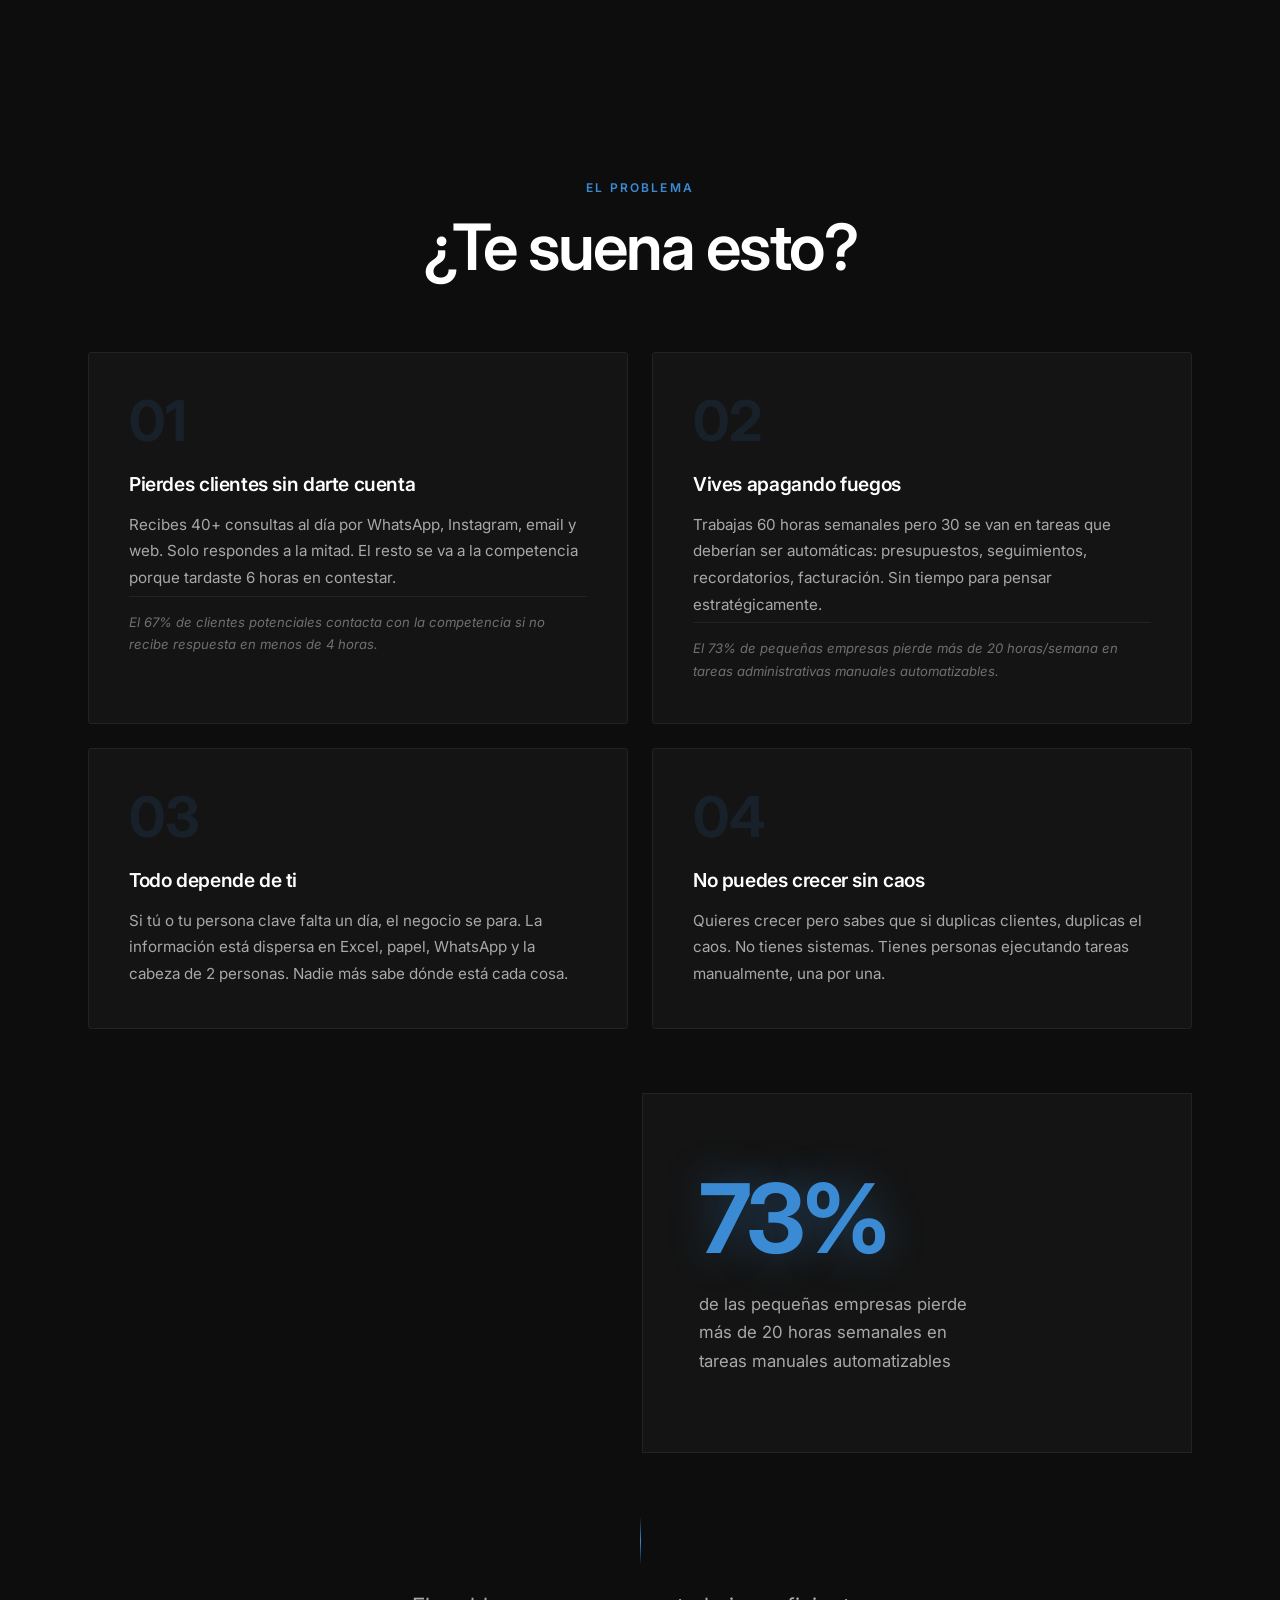
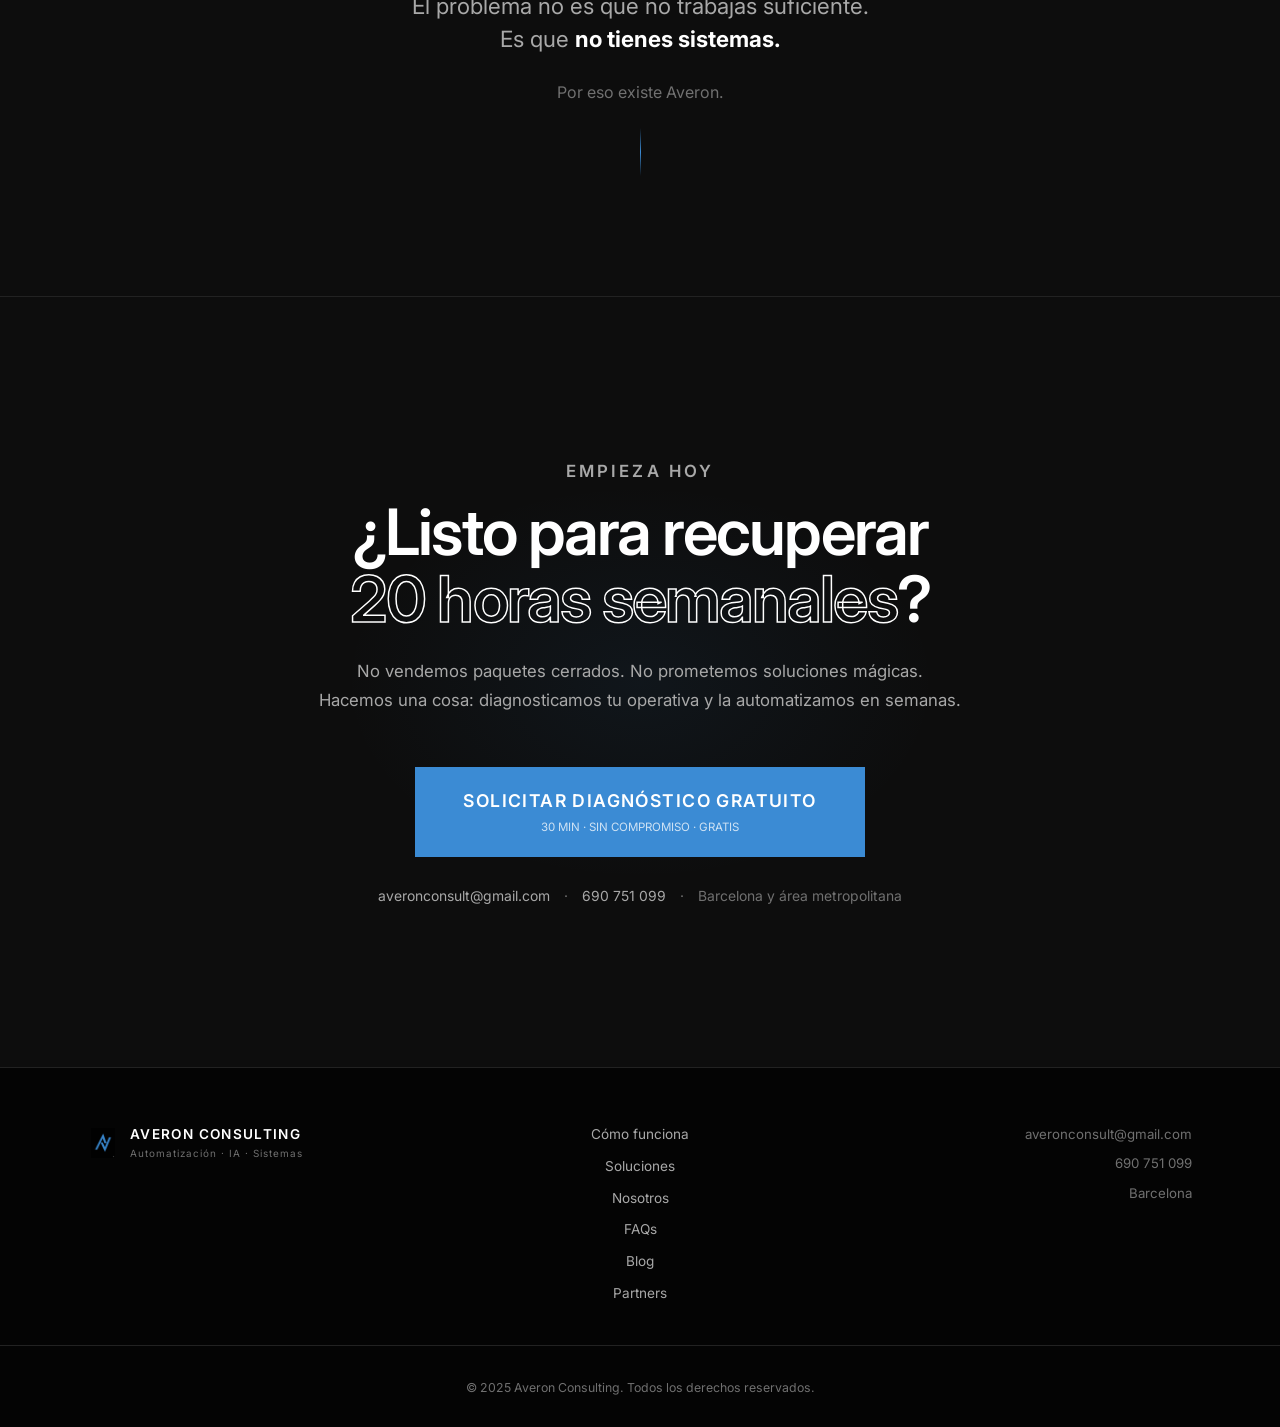
==== commit c0dd4e32: "Alternating phase images, scroll parallax, cinematic sections, fix opacity Co-Authored-By: Claude So" ====
--- a/index.html
+++ b/index.html
@@ -64,7 +64,7 @@
     <section id="hero">
 
       <div class="hero-bg-full" aria-hidden="true">
-        <img src="https://images.unsplash.com/photo-1451187580459-43490279c0fa?w=1920&q=80&fit=crop" alt="" />
+        <img src="https://images.unsplash.com/photo-1451187580459-43490279c0fa?w=1920&q=80&fit=crop" alt="" data-parallax="0.1" />
       </div>
 
       <!-- Depth parallax scene -->
@@ -237,7 +237,7 @@
 
         <div class="problema-visual-wrap reveal">
           <div class="problema-img img-overlay">
-            <img src="https://images.unsplash.com/photo-1497366216548-37526070297c?w=1200&q=80&fit=crop" alt="Operativa caótica" loading="lazy" />
+            <img src="https://images.unsplash.com/photo-1497366216548-37526070297c?w=1200&q=80&fit=crop" alt="Operativa caótica" loading="lazy" data-parallax="0.15" />
           </div>
           <div class="problema-quote">
             <span class="quote-num">73%</span>
--- a/src/css/styles.css
+++ b/src/css/styles.css
@@ -1263,11 +1263,11 @@
   height: 100%;
   object-fit: cover;
   display: block;
-  opacity: 0.55;
+  opacity: 0.65;
   filter: grayscale(20%) contrast(1.1);
   transition: transform 0.8s cubic-bezier(0.16,1,0.3,1), opacity 0.4s;
 }
-.img-overlay:hover img { transform: scale(1.04); opacity: 0.65; }
+.img-overlay:hover img { transform: scale(1.04); opacity: 0.75; }
 
 .hero-img-caption {
   position: absolute;
@@ -1294,8 +1294,14 @@
 .problema-img img {
   width: 100%; height: 100%;
   object-fit: cover;
-  opacity: 0.45;
+  opacity: 0.6;
   filter: grayscale(30%) contrast(1.1);
+}
+.nosotros-img img {
+  width: 100%; height: 100%;
+  object-fit: cover;
+  opacity: 0.6;
+  filter: grayscale(20%) contrast(1.1);
 }
 .problema-quote {
   background: var(--card);
@@ -1313,6 +1319,7 @@
   line-height: 1;
   color: var(--accent);
   letter-spacing: -0.04em;
+  text-shadow: 0 0 40px rgba(59,139,212,0.4);
 }
 .problema-quote p {
   font-size: 1.05rem;
@@ -1333,7 +1340,7 @@
 .soluciones-img img {
   width: 100%; height: 100%;
   object-fit: cover;
-  opacity: 0.5;
+  opacity: 0.62;
   filter: grayscale(20%) contrast(1.15);
 }
 .soluciones-intro-text {
@@ -1364,7 +1371,7 @@
 }
 .intro-stat span:last-child {
   font-size: 0.78rem;
-  color: var(--text-3);
+  color: var(--text-2);
   letter-spacing: 0.06em;
   text-transform: uppercase;
 }
@@ -1383,6 +1390,67 @@
   .page-hero { min-height: 60vh; }
 }
 
+/* ═══════════════════════════════════════════
+   FASES ALTERNADAS CON IMÁGENES
+═══════════════════════════════════════════ */
+.fases-alternadas {
+  display: flex;
+  flex-direction: column;
+  gap: 3px;
+  margin-bottom: 80px;
+}
+
+.fase-split {
+  display: grid;
+  grid-template-columns: 1fr 1fr;
+  min-height: 420px;
+}
+
+.fase-split-img {
+  overflow: hidden;
+  position: relative;
+}
+.fase-split-img img {
+  width: 100%;
+  height: 100%;
+  object-fit: cover;
+  opacity: 0.55;
+  filter: grayscale(15%) contrast(1.1);
+  transform: scale(1.08);
+  transition: opacity 0.4s;
+}
+.fase-split:hover .fase-split-img img { opacity: 0.7; }
+
+.fase-split-content {
+  background: var(--card);
+  border: 1px solid var(--border);
+  padding: 64px;
+  display: flex;
+  flex-direction: column;
+  justify-content: center;
+  gap: 18px;
+}
+.fase-split-content h3 { font-size: 1.6rem; }
+.fase-split-content p { font-size: 0.95rem; color: var(--text-2); line-height: 1.8; }
+
+@media (max-width: 768px) {
+  .fase-split { grid-template-columns: 1fr; }
+  .fase-split-reverse .fase-split-img { order: -1; }
+  .fase-split-img { height: 260px; }
+  .fase-split-content { padding: 36px; }
+}
+
+/* Cinematic section entrance */
+section.reveal-section {
+  opacity: 0;
+  transform: translateY(24px);
+  transition: opacity 0.9s var(--ease), transform 0.9s var(--ease);
+}
+section.reveal-section.in-view {
+  opacity: 1;
+  transform: translateY(0);
+}
+
 @media (max-width: 480px) {
   h1 { font-size: 2.2rem; }
   h2 { font-size: 1.7rem; }
@@ -1494,7 +1562,7 @@
   width: 100%;
   height: 100%;
   object-fit: cover;
-  opacity: 0.18;
+  opacity: 0.32;
   filter: grayscale(40%) contrast(1.2);
   transform: scale(1.05);
 }
@@ -1536,7 +1604,7 @@
 .proceso-img img {
   width: 100%; height: 100%;
   object-fit: cover;
-  opacity: 0.45;
+  opacity: 0.6;
   filter: grayscale(25%) contrast(1.1);
   transition: transform 0.8s cubic-bezier(0.16,1,0.3,1), opacity 0.4s;
 }
@@ -1566,7 +1634,7 @@
 }
 .proceso-stat-label {
   font-size: 0.82rem;
-  color: var(--text-3);
+  color: var(--text-2);
   letter-spacing: 0.08em;
   text-transform: uppercase;
 }
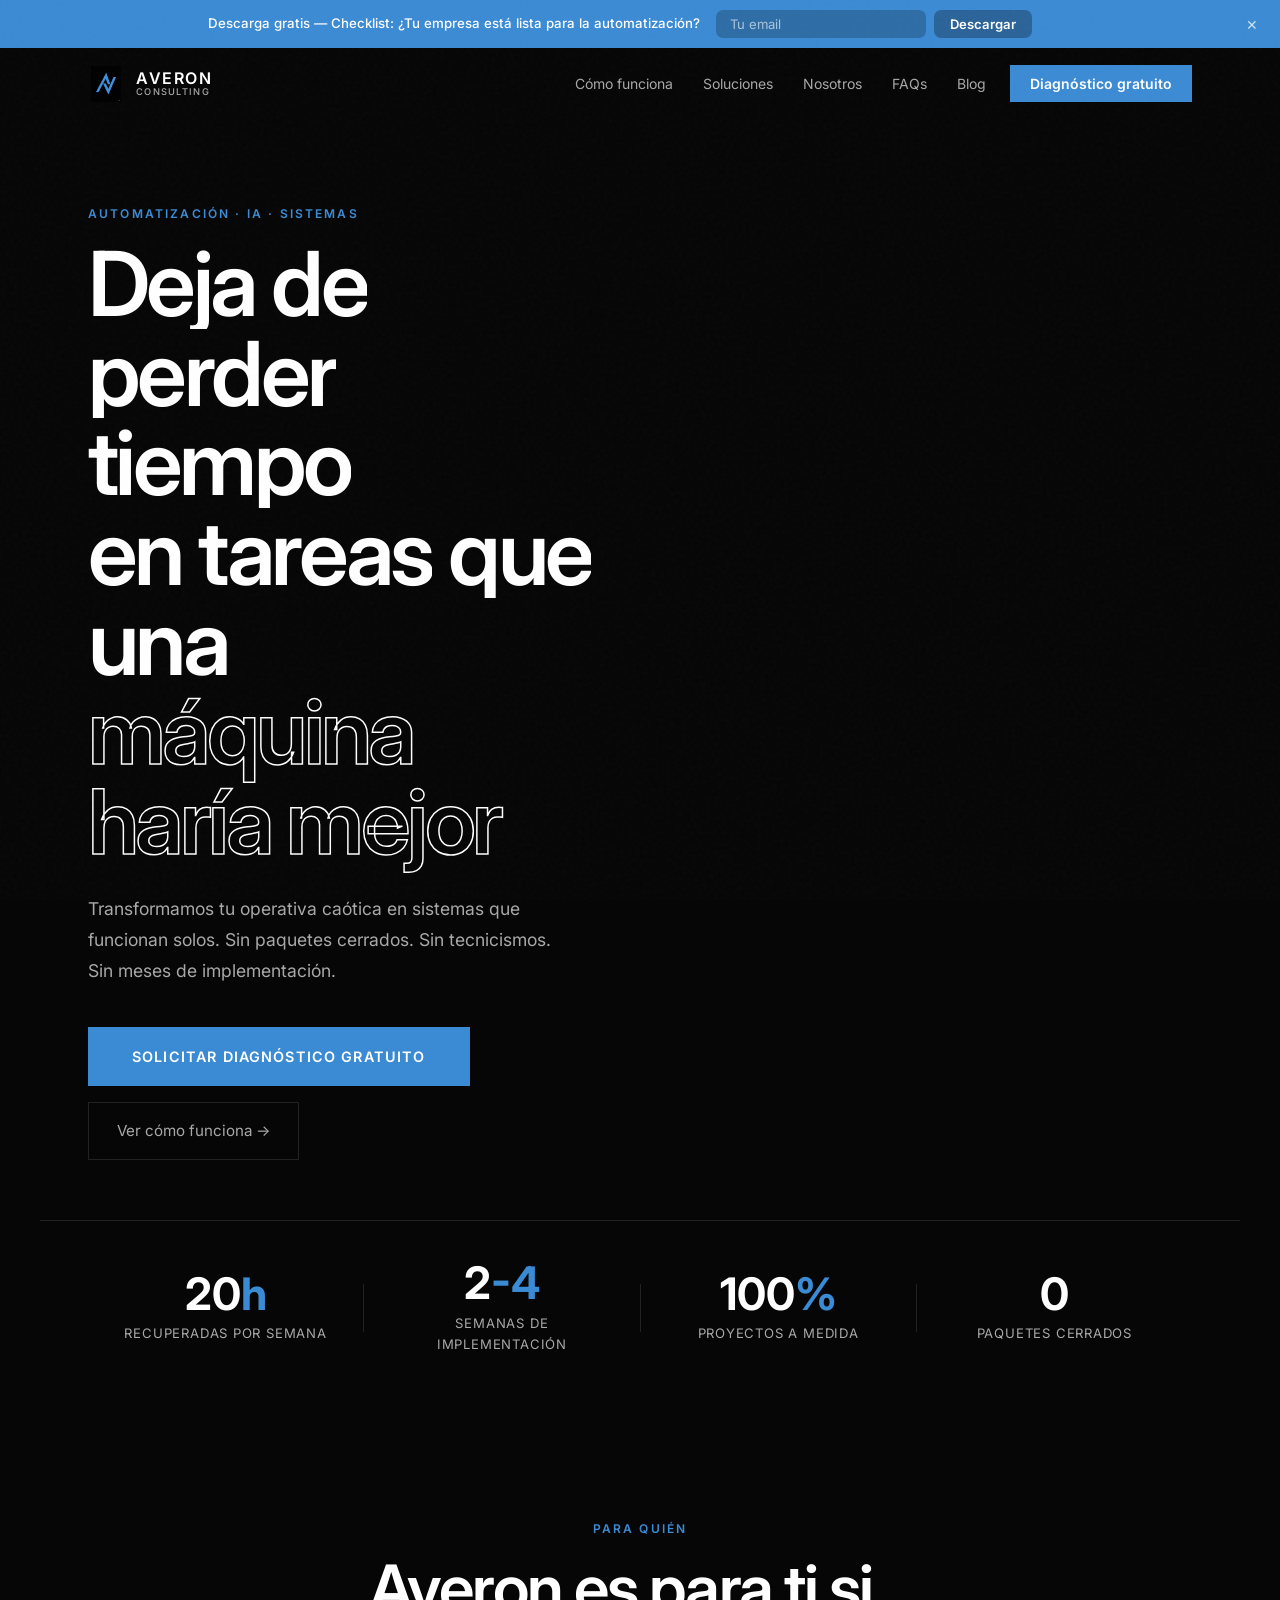
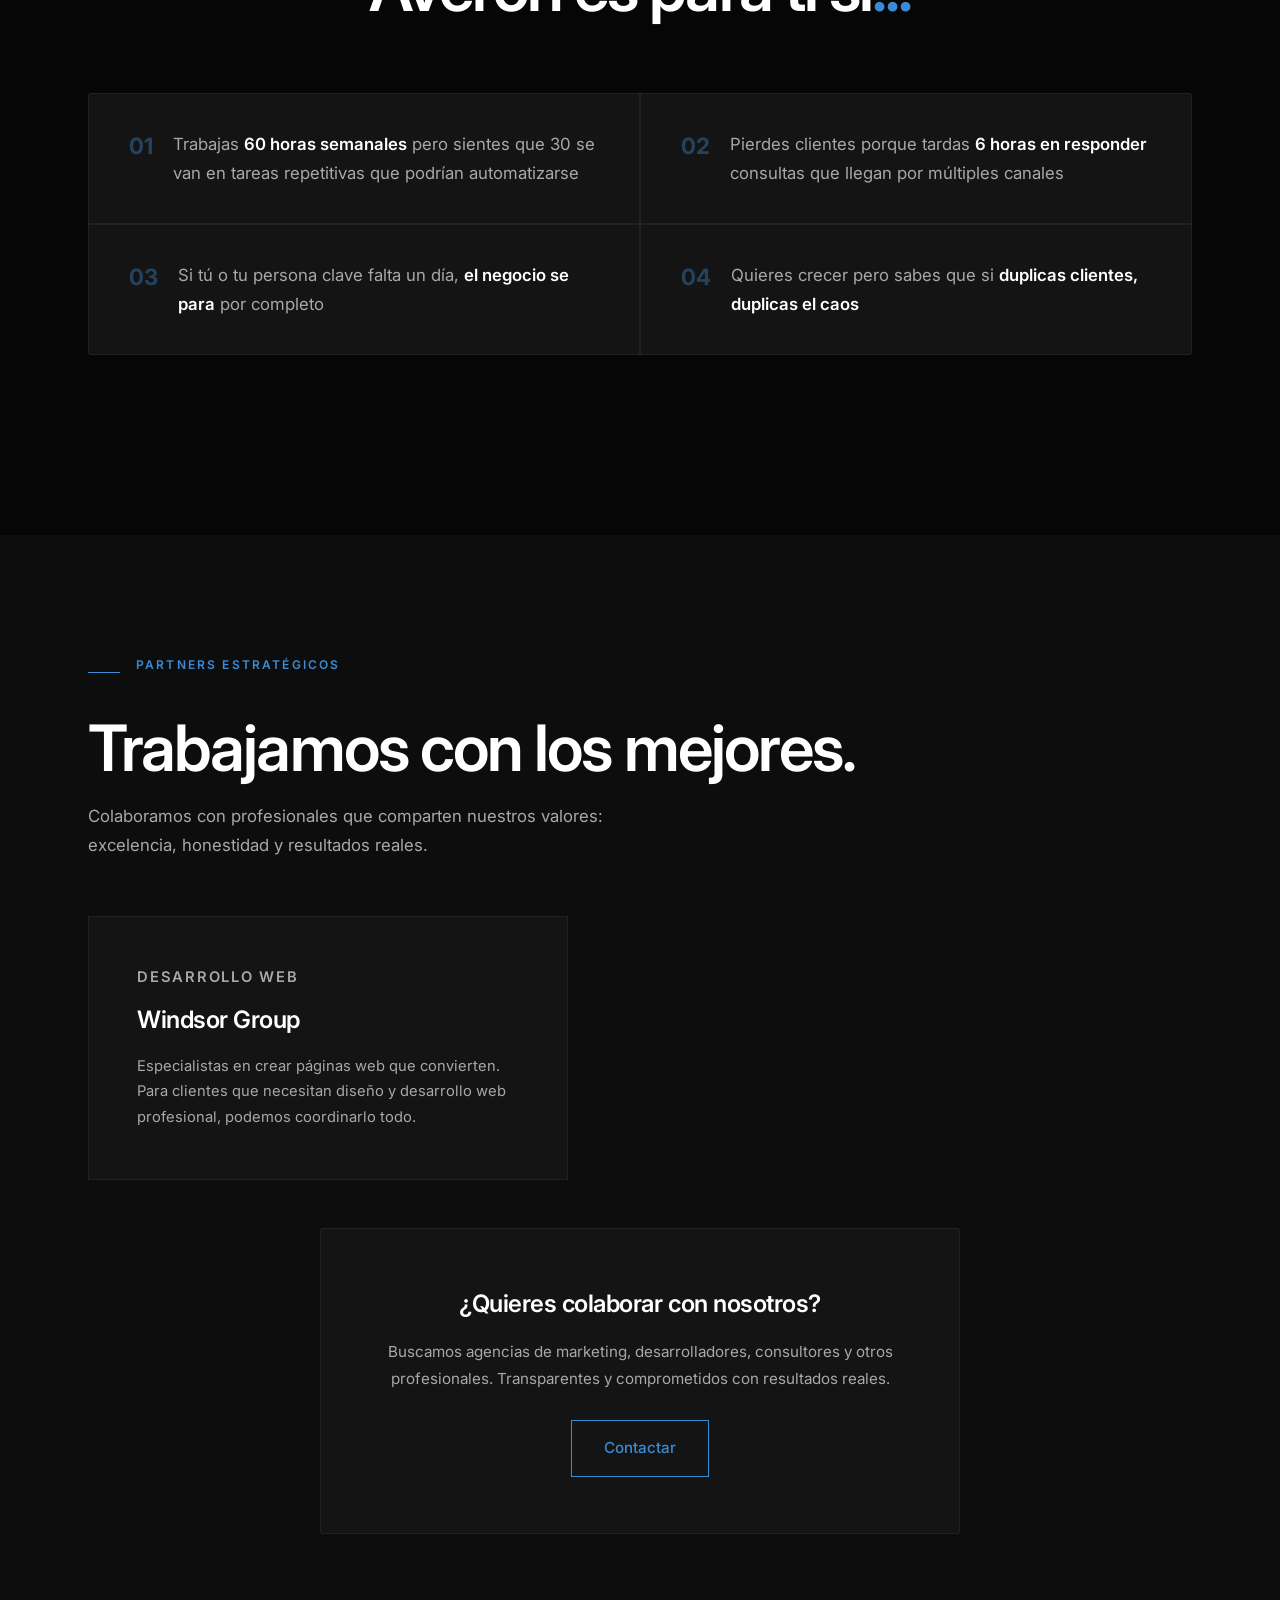
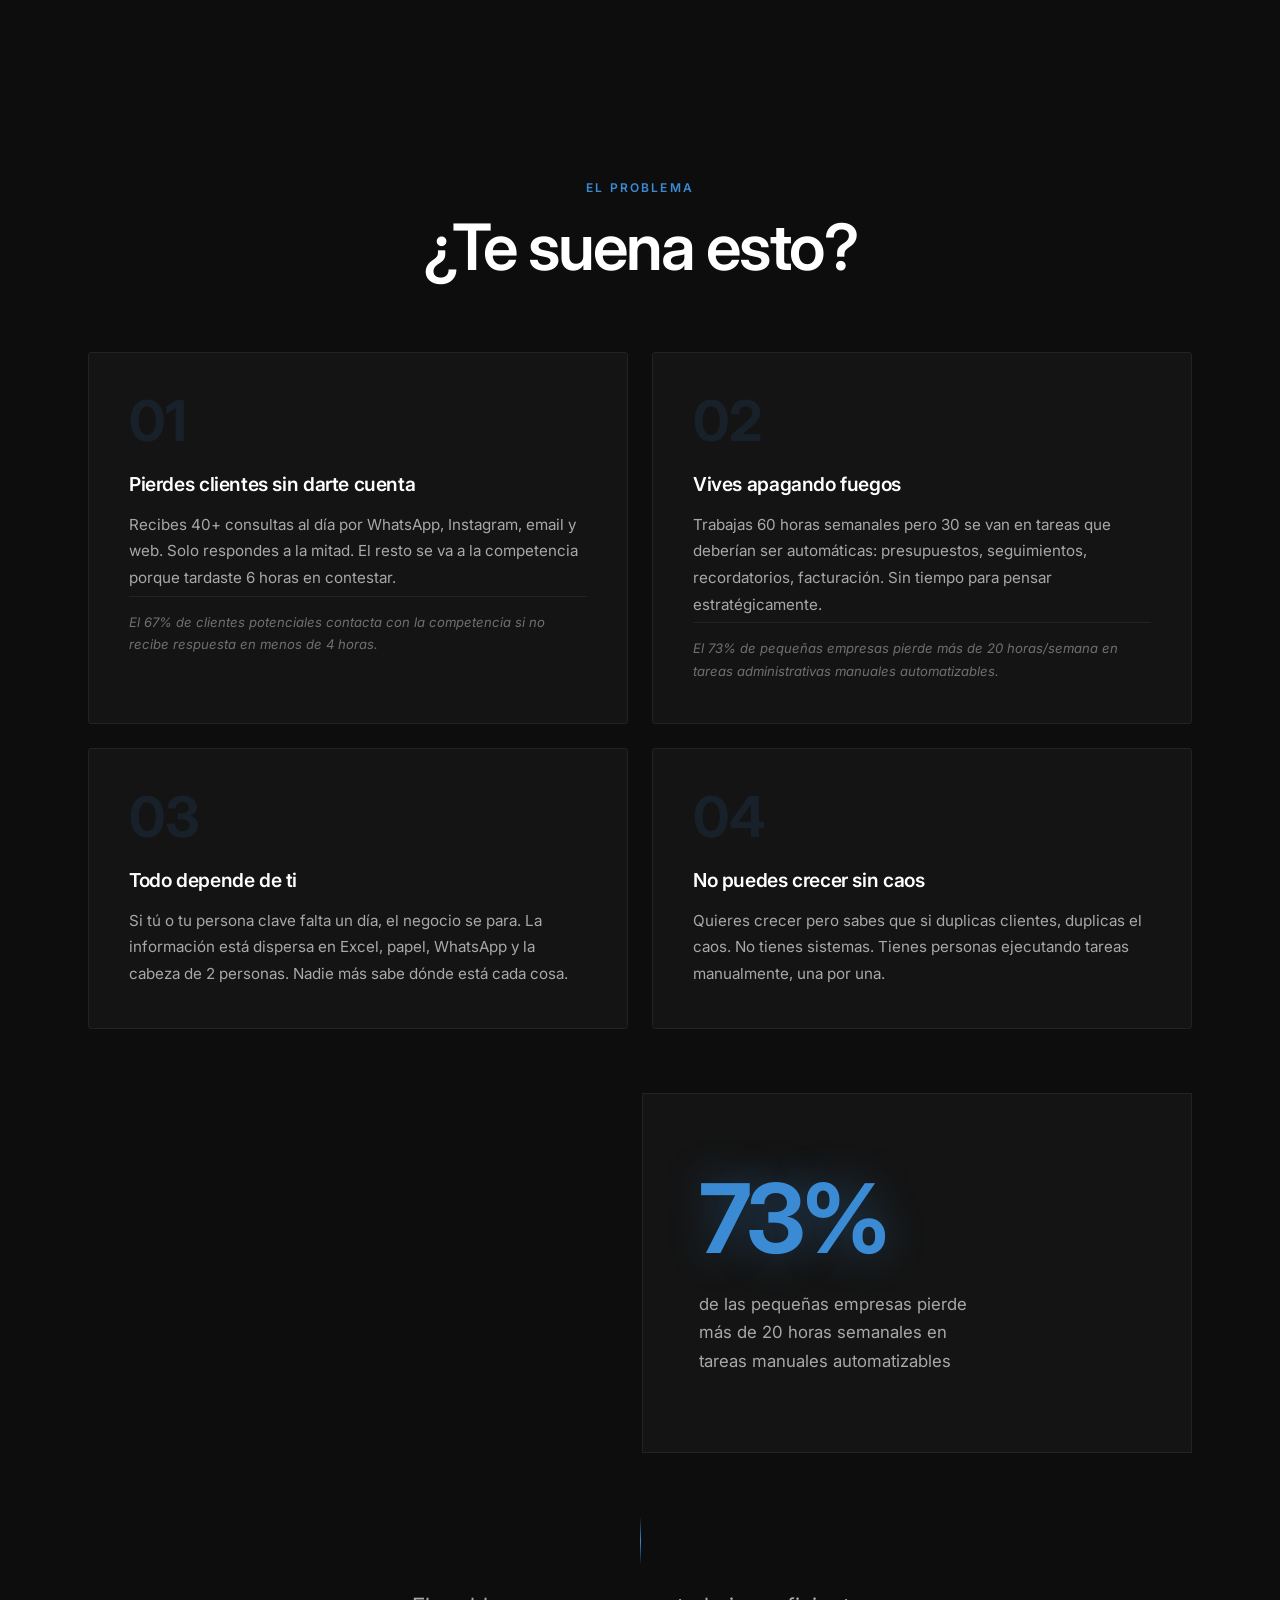
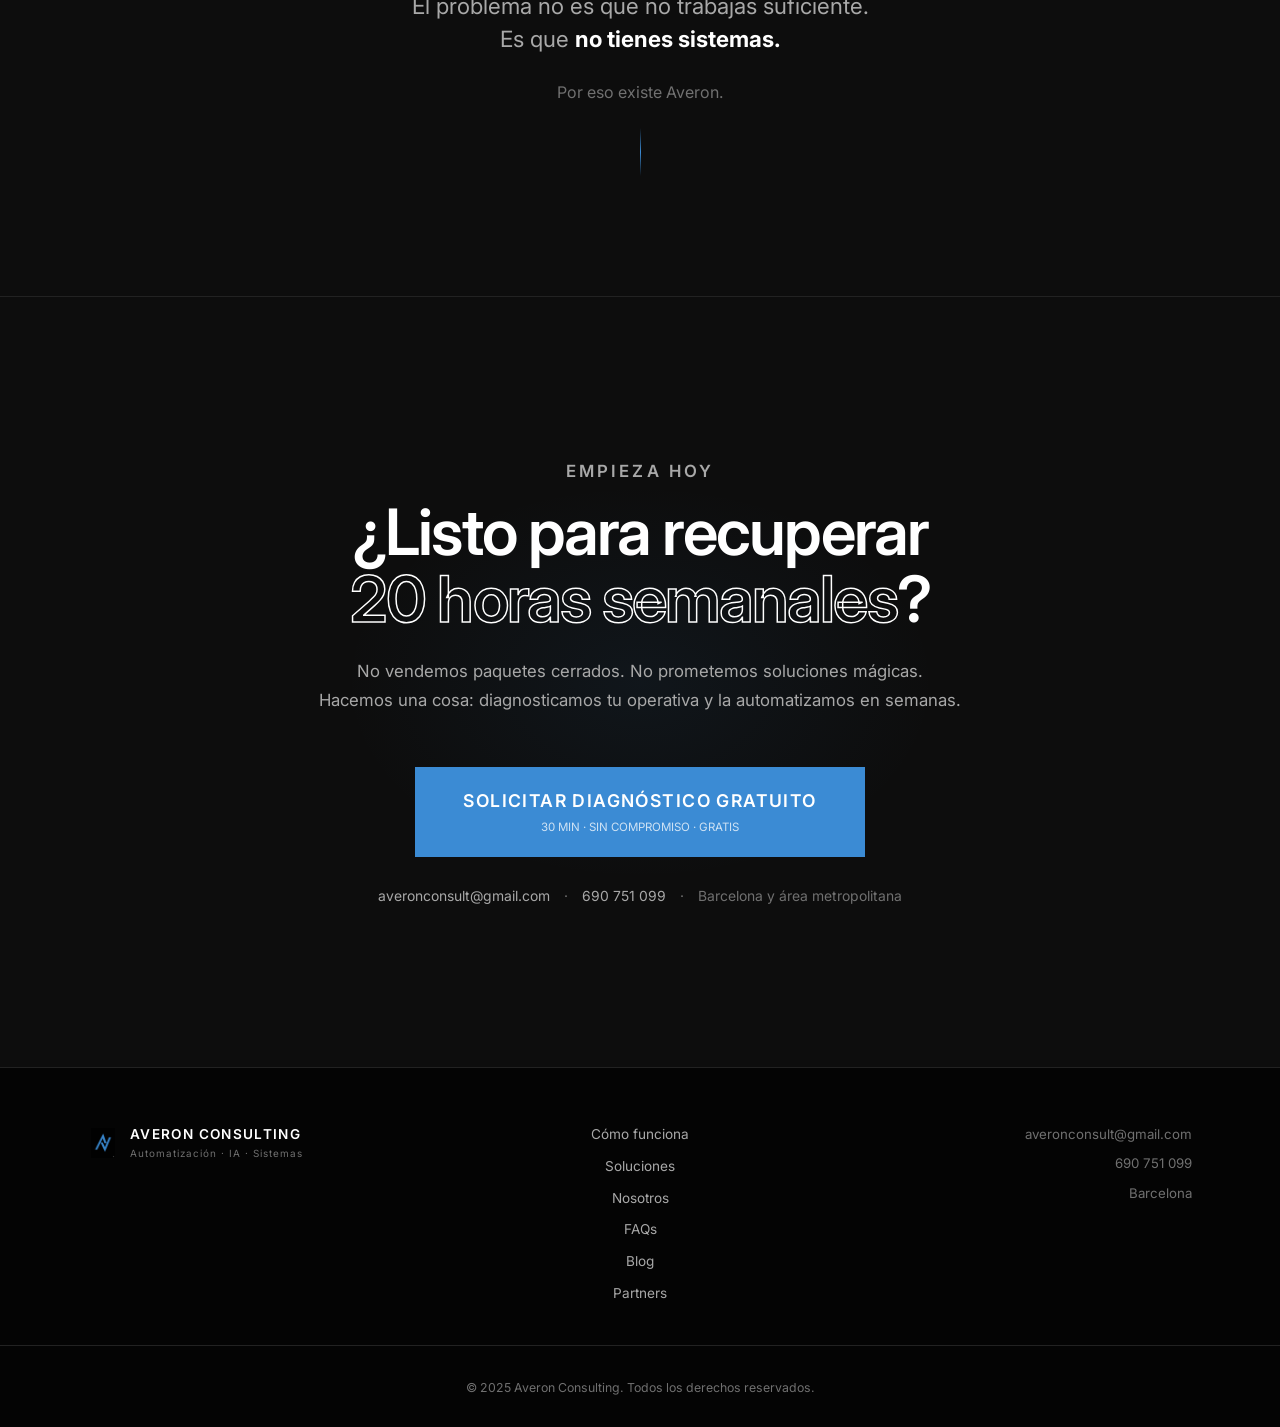
==== commit 1bae5dab: "Replace hero bg with interactive 3D Earth globe, remove grid squares Co-Authored-By: Claude Sonnet 4" ====
--- a/index.html
+++ b/index.html
@@ -15,6 +15,7 @@
   <link href="https://fonts.googleapis.com/css2?family=Inter:wght@400;500;600&display=swap" rel="stylesheet" />
 
   <link rel="stylesheet" href="src/css/styles.css" />
+  <script src="https://unpkg.com/globe.gl@2"></script>
 </head>
 <body>
 
@@ -63,28 +64,9 @@
     ══════════════════════════════════ -->
     <section id="hero">
 
-      <div class="hero-bg-full" aria-hidden="true">
-        <img src="https://images.unsplash.com/photo-1451187580459-43490279c0fa?w=1920&q=80&fit=crop" alt="" data-parallax="0.1" />
-      </div>
-
-      <!-- Depth parallax scene -->
-      <div class="hero-scene" id="heroScene">
-        <div class="depth-layer" data-depth="0.1">
-          <div class="hero-grid-bg"></div>
-        </div>
-        <div class="depth-layer" data-depth="0.3">
-          <div class="hero-orbs">
-            <div class="orb orb-1"></div>
-            <div class="orb orb-2"></div>
-            <div class="orb orb-3"></div>
-          </div>
-        </div>
-        <div class="depth-layer" data-depth="0.6">
-          <div class="hero-particles"></div>
-        </div>
-      </div>
-
-      <div class="hero-glow" aria-hidden="true"></div>
+      <!-- Tierra 3D WebGL -->
+      <div id="globe-container" aria-hidden="true"></div>
+      <div class="globe-fade-bottom" aria-hidden="true"></div>
 
       <div class="container hero-inner">
         <div class="hero-content reveal">
--- a/src/css/styles.css
+++ b/src/css/styles.css
@@ -752,22 +752,42 @@
   margin-bottom: 64px;
 }
 .ejemplo-card {
-  /* padding más generoso en 2 cols */
-  padding: 48px;
-}
-
-.ejemplo-card {
   background: var(--card);
   border: 1px solid var(--border);
   border-radius: var(--radius);
-  padding: 32px;
+  padding: 0;
+  display: flex;
+  flex-direction: column;
+  gap: 0;
+  overflow: hidden;
+  transition: transform 0.35s var(--ease);
+}
+.ejemplo-card:hover { transform: translateY(-4px); }
+
+.ejemplo-card-img {
+  height: 200px;
+  overflow: hidden;
+  flex-shrink: 0;
+}
+.ejemplo-card-img img {
+  width: 100%;
+  height: 100%;
+  object-fit: cover;
+  opacity: 0.55;
+  filter: grayscale(20%) contrast(1.1);
+  transition: transform 0.7s var(--ease), opacity 0.3s;
+  display: block;
+}
+.ejemplo-card:hover .ejemplo-card-img img {
+  transform: scale(1.06);
+  opacity: 0.72;
+}
+.ejemplo-card-body {
+  padding: 36px;
   display: flex;
   flex-direction: column;
   gap: 14px;
-  transition: border-color 0.25s, transform 0.25s;
-}
-.ejemplo-card:hover {
-  transform: translateY(-4px);
+  flex: 1;
 }
 
 .ejemplo-num {
@@ -1529,7 +1549,7 @@
 
 .page-hero {
   padding: calc(var(--nav-h) + 80px) 0 80px;
-  background: var(--bg);
+  background: transparent;
   border-bottom: 1px solid var(--border);
 }
 body.inner-page .page-hero {
@@ -1550,7 +1570,31 @@
 }
 
 /* ═══════════════════════════════════════════
-   FULL-SCREEN HERO IMAGE
+   GLOBE 3D
+═══════════════════════════════════════════ */
+#globe-container {
+  position: absolute;
+  inset: 0;
+  z-index: 0;
+  overflow: hidden;
+  pointer-events: none;
+}
+#globe-container canvas {
+  display: block;
+}
+.globe-fade-bottom {
+  position: absolute;
+  bottom: 0;
+  left: 0;
+  right: 0;
+  height: 45%;
+  z-index: 1;
+  background: linear-gradient(to bottom, transparent 0%, var(--bg) 100%);
+  pointer-events: none;
+}
+
+/* ═══════════════════════════════════════════
+   FULL-SCREEN HERO IMAGE (páginas interiores)
 ═══════════════════════════════════════════ */
 .hero-bg-full {
   position: absolute;
@@ -1562,8 +1606,8 @@
   width: 100%;
   height: 100%;
   object-fit: cover;
-  opacity: 0.32;
-  filter: grayscale(40%) contrast(1.2);
+  opacity: 0.52;
+  filter: grayscale(25%) contrast(1.15);
   transform: scale(1.05);
 }
 .hero-bg-full::after {
@@ -1578,18 +1622,23 @@
   );
 }
 
-/* page-hero con fondo */
+/* page-hero con fondo — consolida ambas definiciones */
 .page-hero {
   position: relative;
-  min-height: 70vh;
+  min-height: 72vh;
   display: flex;
   align-items: flex-end;
-  padding-bottom: 80px;
+  padding: calc(var(--nav-h) + 80px) 0 80px;
   overflow: hidden;
+  background: transparent;
+  border-bottom: 1px solid var(--border);
 }
 .page-hero .container {
   position: relative;
   z-index: 1;
+}
+body.inner-page .page-hero {
+  padding: calc(var(--nav-h) + 80px) 0 80px;
 }
 
 /* Proceso visual break */
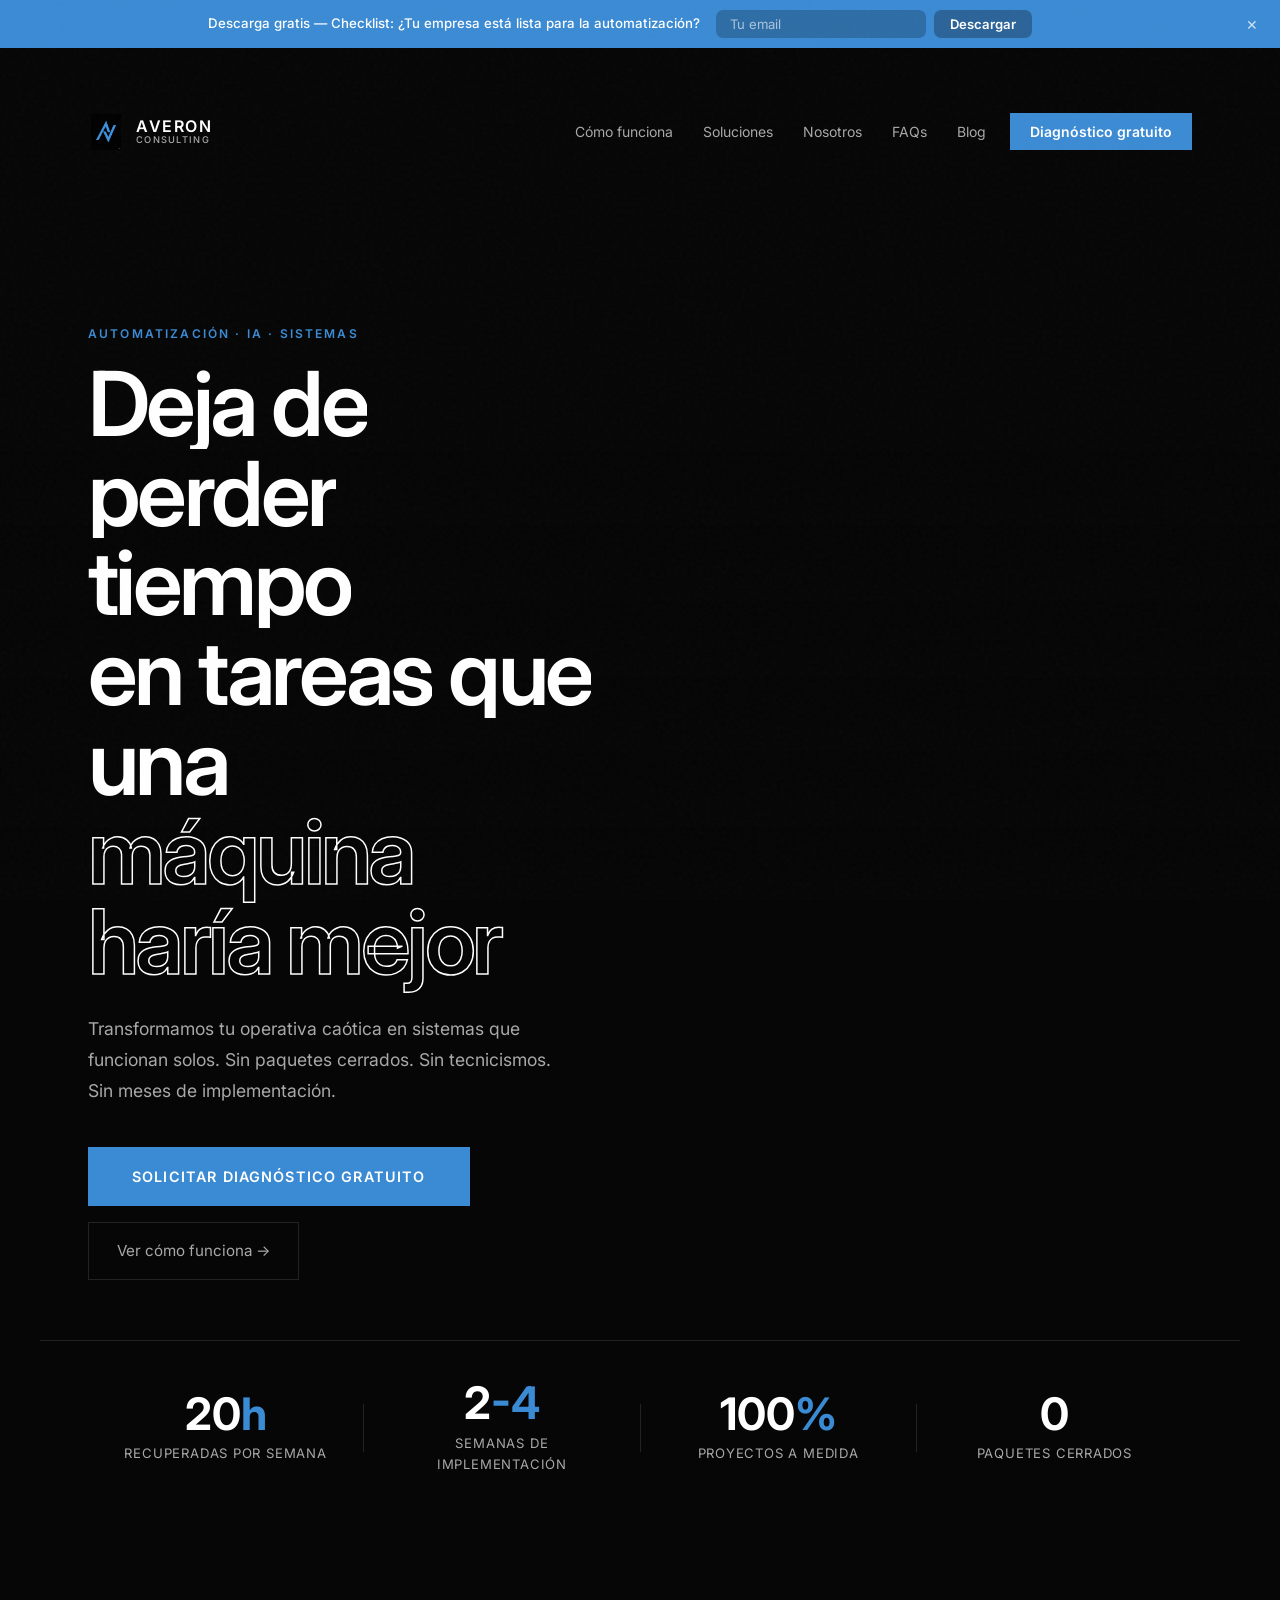
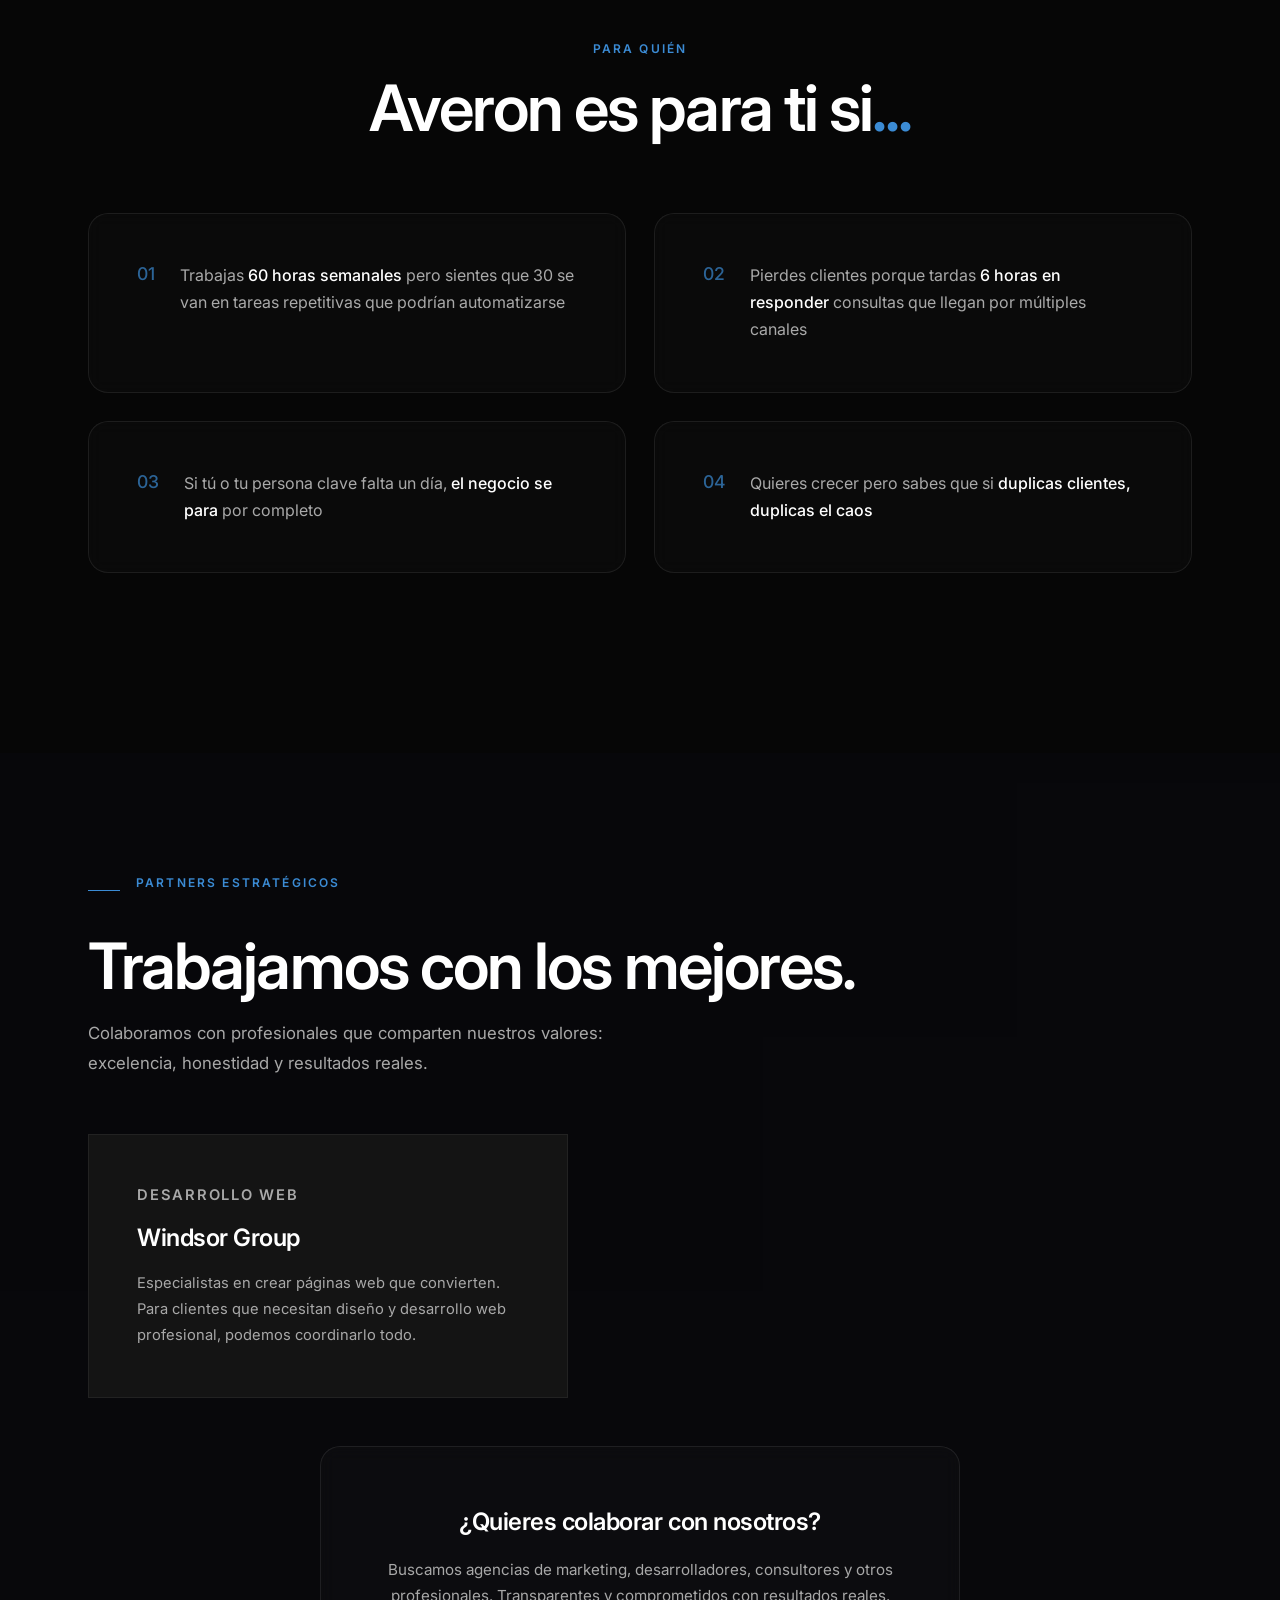
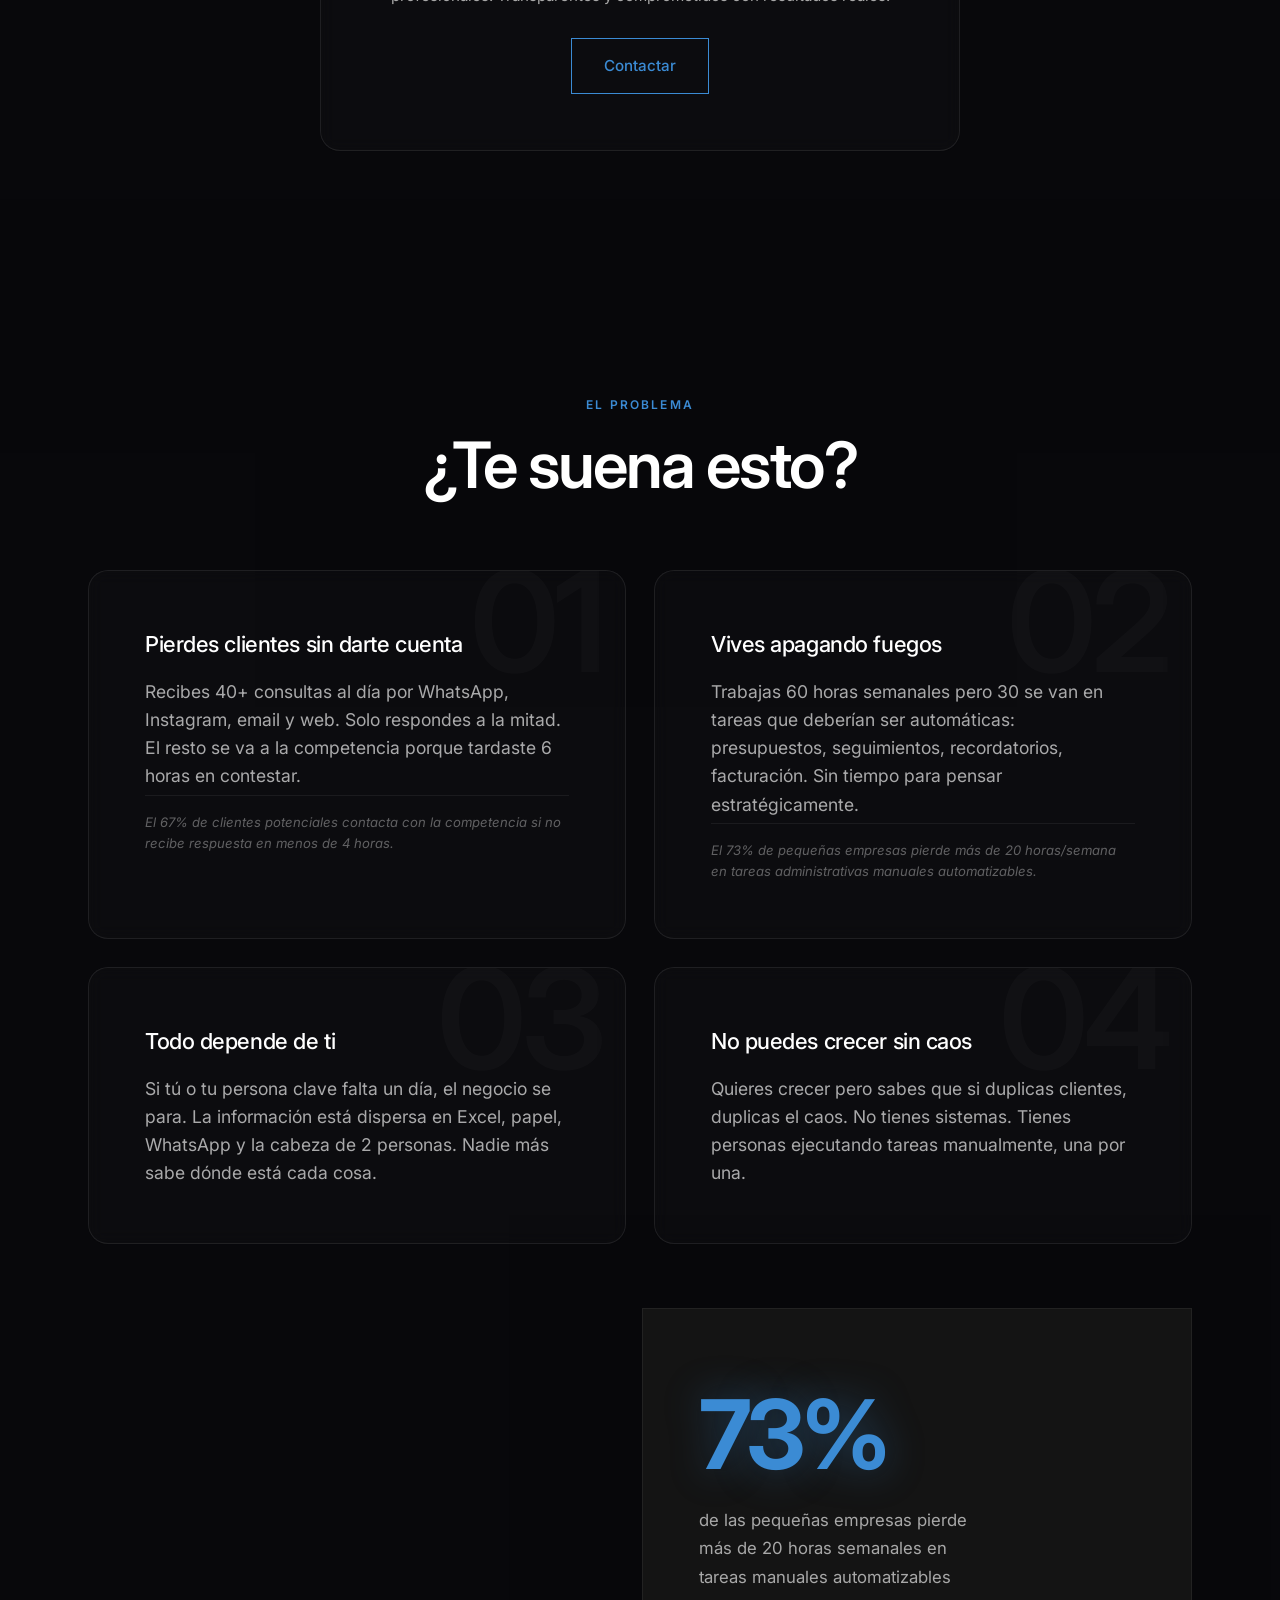
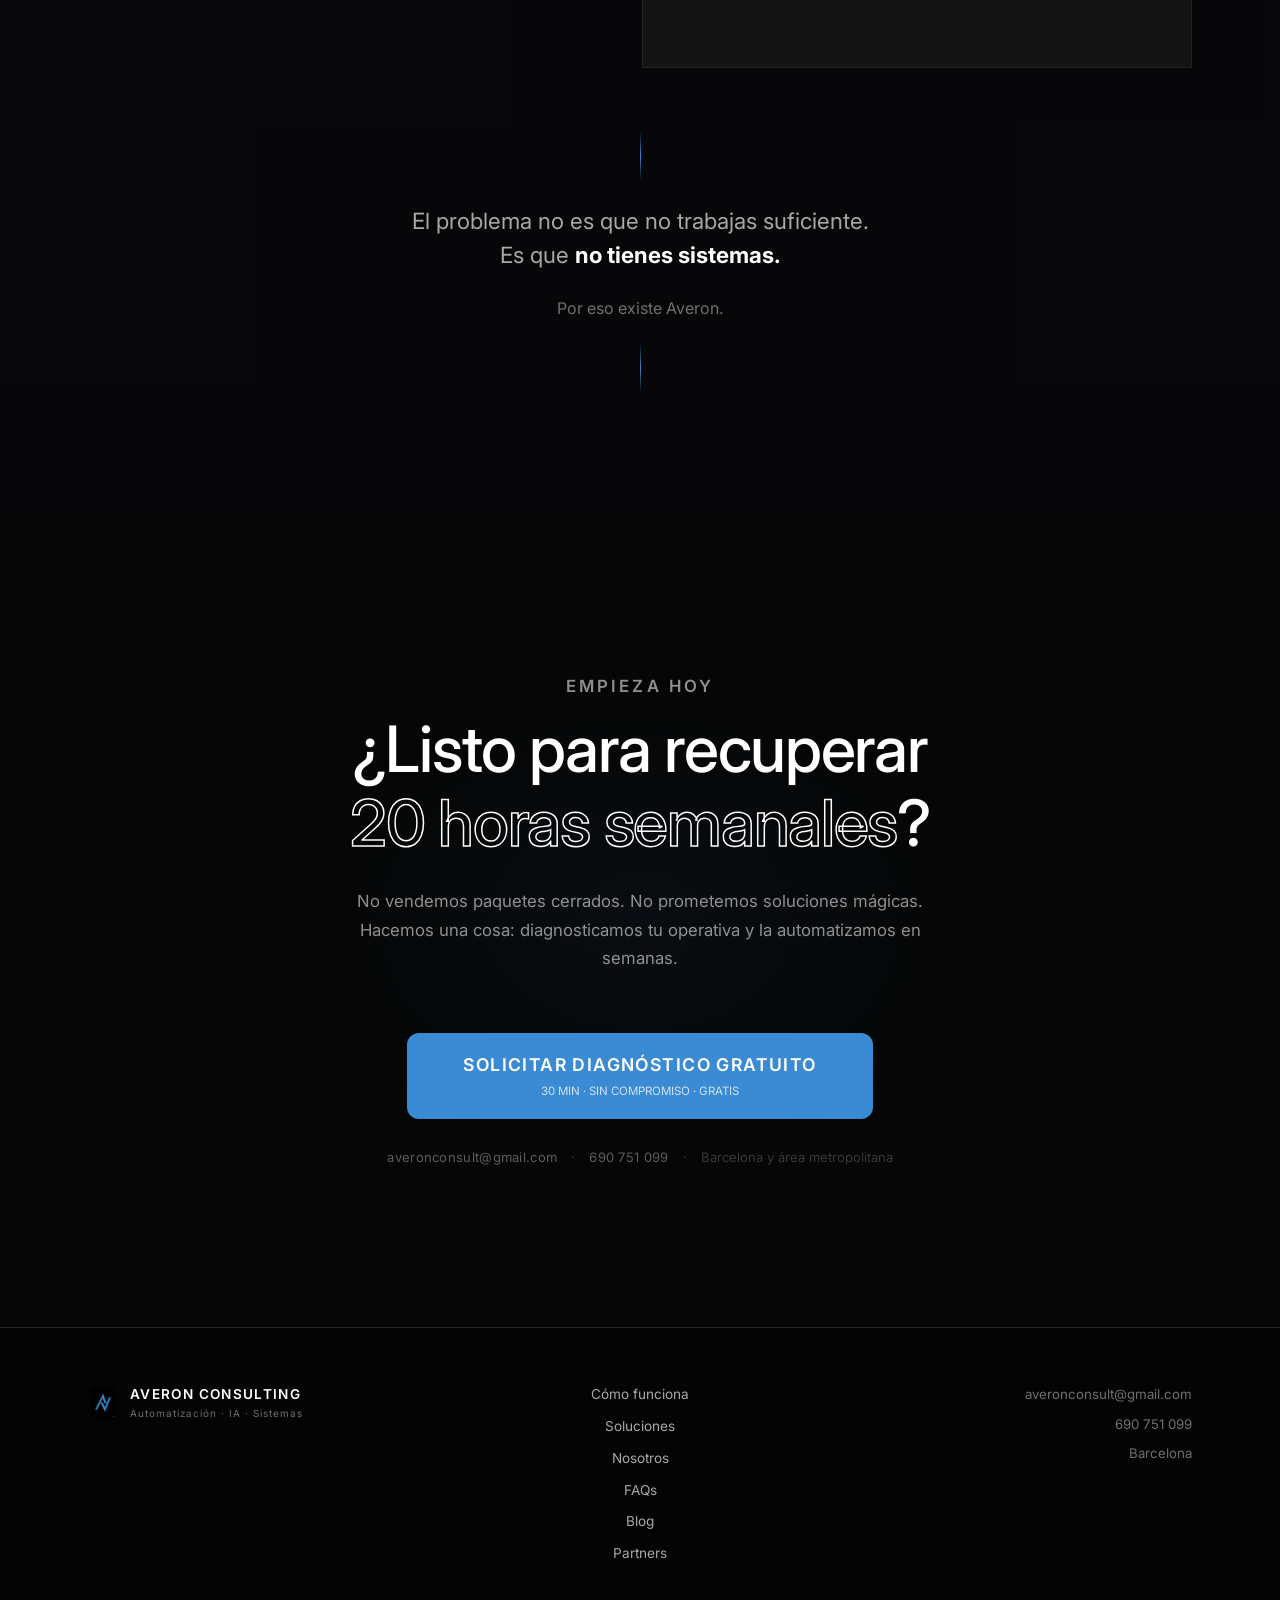
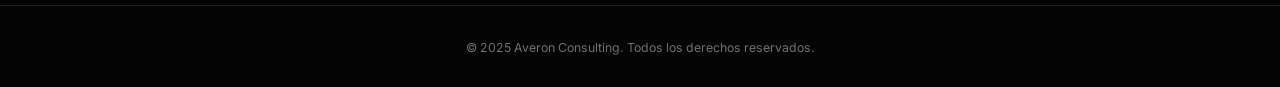
==== commit b4a21881: "Implement full design system: glassmorphism cards, Apple-minimal FAQ, transparent CTAs, stagger reve" ====
--- a/index.html
+++ b/index.html
@@ -18,6 +18,10 @@
   <script src="https://unpkg.com/globe.gl@2"></script>
 </head>
 <body>
+
+  <!-- Tierra 3D WebGL — fixed, detrás de todo -->
+  <div id="globe-container" aria-hidden="true"></div>
+  <div class="globe-fade-bottom" aria-hidden="true"></div>
 
   <!-- LEAD MAGNET BANNER -->
   <div id="lead-magnet-banner">
@@ -63,10 +67,6 @@
          HERO
     ══════════════════════════════════ -->
     <section id="hero">
-
-      <!-- Tierra 3D WebGL -->
-      <div id="globe-container" aria-hidden="true"></div>
-      <div class="globe-fade-bottom" aria-hidden="true"></div>
 
       <div class="container hero-inner">
         <div class="hero-content reveal">
@@ -181,8 +181,8 @@
           <h2>¿Te suena esto?</h2>
         </div>
 
-        <div class="problema-grid">
-          <div class="problema-card reveal">
+        <div class="problema-grid reveal-group">
+          <div class="problema-card">
             <div class="problema-number">01</div>
             <div class="problema-content">
               <h3>Pierdes clientes sin darte cuenta</h3>
@@ -191,7 +191,7 @@
             </div>
           </div>
 
-          <div class="problema-card reveal">
+          <div class="problema-card">
             <div class="problema-number">02</div>
             <div class="problema-content">
               <h3>Vives apagando fuegos</h3>
@@ -200,7 +200,7 @@
             </div>
           </div>
 
-          <div class="problema-card reveal">
+          <div class="problema-card">
             <div class="problema-number">03</div>
             <div class="problema-content">
               <h3>Todo depende de ti</h3>
@@ -208,7 +208,7 @@
             </div>
           </div>
 
-          <div class="problema-card reveal">
+          <div class="problema-card">
             <div class="problema-number">04</div>
             <div class="problema-content">
               <h3>No puedes crecer sin caos</h3>
--- a/src/css/styles.css
+++ b/src/css/styles.css
@@ -20,6 +20,7 @@
   --radius-lg:    4px;
   --ease:         cubic-bezier(0.16, 1, 0.3, 1);
   --ease-in:      cubic-bezier(0.7, 0, 0.84, 0);
+  --ease-std:     cubic-bezier(0.4, 0, 0.2, 1);
   --font-display: 'Clash Display', 'Inter', sans-serif;
   --font-body:    'Inter', sans-serif;
   --nav-h:        72px;
@@ -31,7 +32,7 @@
 html { scroll-behavior: smooth; }
 body {
   font-family: var(--font-body);
-  background: var(--bg);
+  background: #060606; /* fallback, el globo fixed cubre el fondo */
   color: var(--text);
   line-height: 1.6;
   overflow-x: hidden;
@@ -61,10 +62,34 @@
 /* ── Scroll reveal ─────────────────────── */
 .reveal {
   opacity: 0;
-  transform: translateY(36px);
-  transition: opacity 0.7s var(--ease), transform 0.7s var(--ease);
+  transform: translateY(20px);
+  transition: opacity 0.6s var(--ease-std), transform 0.6s var(--ease-std);
 }
 .reveal.visible { opacity: 1; transform: translateY(0); }
+
+/* Stagger children */
+.reveal-group > * {
+  opacity: 0;
+  transform: translateY(20px);
+  transition: opacity 0.6s var(--ease-std), transform 0.6s var(--ease-std);
+}
+.reveal-group.visible > *:nth-child(1) { opacity: 1; transform: none; transition-delay: 0s; }
+.reveal-group.visible > *:nth-child(2) { opacity: 1; transform: none; transition-delay: 0.1s; }
+.reveal-group.visible > *:nth-child(3) { opacity: 1; transform: none; transition-delay: 0.2s; }
+.reveal-group.visible > *:nth-child(4) { opacity: 1; transform: none; transition-delay: 0.3s; }
+.reveal-group.visible > *:nth-child(5) { opacity: 1; transform: none; transition-delay: 0.4s; }
+.reveal-group.visible > *:nth-child(6) { opacity: 1; transform: none; transition-delay: 0.5s; }
+
+/* ── Section divider ───────────────────── */
+.section-divider {
+  height: 1px;
+  background: linear-gradient(90deg,
+    rgba(255,255,255,0) 0%,
+    rgba(255,255,255,0.08) 50%,
+    rgba(255,255,255,0) 100%);
+  margin: 120px 0;
+  border: none;
+}
 
 /* ── Buttons ───────────────────────────── */
 .btn-primary {
@@ -302,11 +327,12 @@
 .nav-toggle.open span:nth-child(3) { transform: translateY(-7px) rotate(-45deg); }
 
 /* ═══════════════════════════════════════════
-   SECTIONS — base
-═══════════════════════════════════════════ */
-section { padding: 120px 0; }
+   SECTIONS — base (transparentes para ver el globo)
+═══════════════════════════════════════════ */
+section { padding: 120px 0; background: transparent; }
 #hero { padding: 0; }
-.section-alt { background: var(--bg-alt); }
+/* Secciones alternas: overlay semi-transparente muy sutil para dar ritmo */
+.section-alt { background: rgba(10,10,16,0.55); }
 
 /* ═══════════════════════════════════════════
    HERO
@@ -475,40 +501,44 @@
 .para-ti-grid {
   display: grid;
   grid-template-columns: repeat(2, 1fr);
-  gap: 2px;
+  gap: 28px;
   margin-bottom: 60px;
-  background: var(--border);
-  border: 1px solid var(--border);
-  border-radius: var(--radius);
-  overflow: hidden;
 }
 
 .para-ti-item {
   display: flex;
-  gap: 20px;
+  gap: 24px;
   align-items: flex-start;
-  padding: 36px 40px;
-  background: var(--card);
-  transition: background 0.25s;
-}
-.para-ti-item:hover { background: var(--surface); }
+  padding: 48px;
+  background: rgba(255,255,255,0.02);
+  backdrop-filter: blur(8px);
+  -webkit-backdrop-filter: blur(8px);
+  border: 1px solid rgba(255,255,255,0.08);
+  border-radius: 20px;
+  transition: all 0.4s var(--ease-std);
+}
+.para-ti-item:hover {
+  background: rgba(255,255,255,0.04);
+  border-color: rgba(255,255,255,0.15);
+}
 
 .para-ti-check {
   font-family: var(--font-display);
-  font-size: 1.4rem;
-  font-weight: 700;
+  font-size: 1.1rem;
+  font-weight: 500;
   color: var(--accent);
-  opacity: 0.4;
+  opacity: 0.7;
   flex-shrink: 0;
   line-height: 1.4;
+  letter-spacing: 0.02em;
 }
 
 .para-ti-item p {
-  font-size: 1.05rem;
-  color: var(--text-2);
+  font-size: 1rem;
+  color: rgba(255,255,255,0.65);
   line-height: 1.7;
 }
-.para-ti-item strong { color: var(--text); font-weight: 600; }
+.para-ti-item strong { color: var(--text); font-weight: 500; }
 
 .para-ti-footer {
   text-align: center;
@@ -529,50 +559,74 @@
 .problema-grid {
   display: grid;
   grid-template-columns: repeat(2, 1fr);
+  gap: 28px;
+  margin-bottom: 64px;
+}
+
+.problema-card {
+  background: rgba(255,255,255,0.02);
+  backdrop-filter: blur(8px);
+  -webkit-backdrop-filter: blur(8px);
+  border: 1px solid rgba(255,255,255,0.08);
+  border-radius: 20px;
+  padding: 56px;
+  display: flex;
+  flex-direction: column;
   gap: 24px;
-  margin-bottom: 64px;
-}
-
-.problema-card {
-  border: 1px solid var(--border);
-  border-radius: var(--radius);
-  padding: 40px;
-  display: flex;
-  flex-direction: column;
-  gap: 20px;
-  transition: border-color 0.25s, transform 0.25s;
-  background: var(--card);
+  position: relative;
+  overflow: hidden;
+  transition: all 0.4s var(--ease-std);
 }
 .problema-card:hover {
-  transform: translateY(-4px);
+  background: rgba(255,255,255,0.04);
+  border-color: rgba(255,255,255,0.15);
+  transform: translateY(-2px);
 }
 
 .problema-number {
   font-family: var(--font-display);
-  font-size: 3.5rem;
-  font-weight: 700;
+  font-size: 140px;
+  font-weight: 600;
+  color: var(--text);
+  opacity: 0.02;
+  line-height: 1;
+  position: absolute;
+  top: -20px;
+  right: 24px;
+  pointer-events: none;
+  user-select: none;
+  letter-spacing: -0.04em;
+}
+
+.problema-content h3 {
+  font-size: 1.375rem;
+  font-weight: 500;
+  margin-bottom: 16px;
+  letter-spacing: -0.02em;
+}
+.problema-content p {
+  font-size: 1.1rem;
+  font-weight: 400;
+  color: rgba(255,255,255,0.65);
+  line-height: 1.6;
+}
+.problema-content em {
+  font-style: normal;
   color: var(--accent);
-  opacity: 0.12;
-  line-height: 1;
-}
-
-.problema-content h3 {
-  font-size: 1.2rem;
-  margin-bottom: 12px;
-}
-.problema-content p {
-  font-size: 0.95rem;
-  color: var(--text-2);
-  line-height: 1.75;
+}
+.problema-content strong {
+  font-weight: 500;
+  color: var(--text);
 }
 
 .problema-stat {
   font-size: 0.82rem !important;
-  color: var(--text-3) !important;
-  border-top: 1px solid var(--border);
-  padding-top: 14px;
+  color: rgba(255,255,255,0.35) !important;
+  border-top: 1px solid rgba(255,255,255,0.06);
+  padding-top: 16px;
   margin-top: 4px;
   font-style: italic;
+  line-height: 1.6;
 }
 
 .problema-conclusion {
@@ -623,14 +677,19 @@
 .fase {
   display: flex;
   gap: 32px;
-  background: var(--card);
-  border: 1px solid var(--border);
-  border-radius: var(--radius);
+  background: rgba(255,255,255,0.02);
+  backdrop-filter: blur(6px);
+  -webkit-backdrop-filter: blur(6px);
+  border: 1px solid rgba(255,255,255,0.07);
+  border-radius: 16px;
   padding: 32px 36px 32px 68px;
   position: relative;
-  transition: border-color 0.25s;
-}
-.fase:hover { border-color: var(--border); }
+  transition: all 0.4s var(--ease-std);
+}
+.fase:hover {
+  background: rgba(255,255,255,0.035);
+  border-color: rgba(255,255,255,0.13);
+}
 
 .fase-dot {
   position: absolute;
@@ -715,10 +774,12 @@
 
 /* Principios */
 .principios-wrap {
-  border: 1px solid var(--border);
-  border-radius: var(--radius);
+  background: rgba(255,255,255,0.02);
+  backdrop-filter: blur(8px);
+  -webkit-backdrop-filter: blur(8px);
+  border: 1px solid rgba(255,255,255,0.08);
+  border-radius: 20px;
   padding: 56px;
-  background: var(--card);
 }
 .principios-wrap > h3 {
   text-align: center;
@@ -736,36 +797,39 @@
   font-size: 2rem;
   font-weight: 700;
   color: var(--accent);
-  opacity: 0.18;
+  opacity: 0.75;
   line-height: 1;
 }
 .principio strong { font-size: 0.95rem; }
 .principio p { font-size: 0.85rem; color: var(--text-2); }
 
 /* ═══════════════════════════════════════════
-   EJEMPLOS
+   EJEMPLOS / SERVICE CARDS
 ═══════════════════════════════════════════ */
 .ejemplos-grid {
   display: grid;
   grid-template-columns: repeat(2, 1fr);
-  gap: 3px;
+  gap: 24px;
   margin-bottom: 64px;
 }
 .ejemplo-card {
-  background: var(--card);
-  border: 1px solid var(--border);
-  border-radius: var(--radius);
+  background: rgba(255,255,255,0.015);
+  border: 1px solid rgba(255,255,255,0.06);
+  border-radius: 16px;
   padding: 0;
   display: flex;
   flex-direction: column;
   gap: 0;
   overflow: hidden;
-  transition: transform 0.35s var(--ease);
-}
-.ejemplo-card:hover { transform: translateY(-4px); }
+  transition: all 0.4s var(--ease-std);
+}
+.ejemplo-card:hover {
+  background: rgba(255,255,255,0.025);
+  border-color: rgba(59,139,212,0.2);
+}
 
 .ejemplo-card-img {
-  height: 200px;
+  height: 180px;
   overflow: hidden;
   flex-shrink: 0;
 }
@@ -773,17 +837,17 @@
   width: 100%;
   height: 100%;
   object-fit: cover;
-  opacity: 0.55;
-  filter: grayscale(20%) contrast(1.1);
-  transition: transform 0.7s var(--ease), opacity 0.3s;
+  opacity: 0.45;
+  filter: grayscale(30%) contrast(1.1);
+  transition: transform 0.7s var(--ease), opacity 0.4s var(--ease-std);
   display: block;
 }
 .ejemplo-card:hover .ejemplo-card-img img {
-  transform: scale(1.06);
-  opacity: 0.72;
+  transform: scale(1.05);
+  opacity: 0.65;
 }
 .ejemplo-card-body {
-  padding: 36px;
+  padding: 40px;
   display: flex;
   flex-direction: column;
   gap: 14px;
@@ -792,22 +856,24 @@
 
 .ejemplo-num {
   font-family: var(--font-display);
-  font-size: 2.5rem;
-  font-weight: 700;
+  font-size: 3rem;
+  font-weight: 600;
   color: var(--accent);
   opacity: 0.15;
   line-height: 1;
+  letter-spacing: -0.02em;
 }
 
 .ejemplo-card h3 {
-  font-size: 1rem;
-  font-weight: 600;
+  font-size: 1.25rem;
+  font-weight: 500;
   line-height: 1.3;
+  letter-spacing: -0.01em;
 }
 .ejemplo-card p {
-  font-size: 0.87rem;
-  color: var(--text-2);
-  line-height: 1.65;
+  font-size: 0.9375rem;
+  color: rgba(255,255,255,0.6);
+  line-height: 1.6;
   flex: 1;
 }
 
@@ -896,27 +962,24 @@
 .team-grid {
   display: grid;
   grid-template-columns: 1fr 1fr;
-  gap: 24px;
+  gap: 60px;
   margin-bottom: 64px;
 }
 .team-card {
-  border: 1px solid var(--border);
-  border-radius: var(--radius);
-  padding: 40px;
+  background: transparent;
+  padding: 48px 0;
   display: flex;
   gap: 28px;
   align-items: flex-start;
-  transition: border-color 0.25s;
-  background: var(--card);
-}
-.team-card:hover { border-color: var(--border); }
+  border-bottom: 1px solid rgba(255,255,255,0.06);
+}
 
 .team-avatar {
-  width: 88px;
-  height: 88px;
+  width: 72px;
+  height: 72px;
   border-radius: 50%;
-  background: var(--surface);
-  border: 1px solid var(--border);
+  background: rgba(59,139,212,0.08);
+  border: 1.5px solid rgba(59,139,212,0.25);
   flex-shrink: 0;
   display: flex;
   align-items: center;
@@ -924,37 +987,46 @@
 }
 .team-avatar-placeholder {
   font-size: 0.6rem;
-  font-weight: 700;
-  letter-spacing: 0.08em;
-  color: var(--text-3);
-}
-
-.team-info h3 { font-size: 1.2rem; margin-bottom: 4px; }
+  font-weight: 500;
+  letter-spacing: 0.06em;
+  color: rgba(59,139,212,0.6);
+  text-align: center;
+  line-height: 1.3;
+}
+
+.team-info h3 {
+  font-size: 1.5rem;
+  font-weight: 500;
+  margin-bottom: 6px;
+  letter-spacing: -0.02em;
+}
 .team-role {
   font-size: 0.75rem;
-  font-weight: 600;
-  letter-spacing: 0.1em;
+  font-weight: 400;
+  letter-spacing: 0.06em;
   text-transform: uppercase;
-  color: var(--accent);
-  margin-bottom: 14px;
+  color: rgba(59,139,212,0.8);
+  margin-bottom: 16px;
 }
 .team-info p {
-  font-size: 0.88rem;
-  color: var(--text-2);
+  font-size: 1rem;
+  color: rgba(255,255,255,0.65);
   line-height: 1.7;
   margin-bottom: 10px;
 }
 .team-quote {
   font-style: italic;
-  font-size: 0.82rem !important;
-  color: var(--text-3) !important;
+  font-size: 0.875rem !important;
+  color: rgba(255,255,255,0.45) !important;
 }
 
 .por-que {
-  border: 1px solid var(--border);
-  border-radius: var(--radius);
+  background: rgba(255,255,255,0.02);
+  backdrop-filter: blur(8px);
+  -webkit-backdrop-filter: blur(8px);
+  border: 1px solid rgba(255,255,255,0.08);
+  border-radius: 20px;
   padding: 56px;
-  background: var(--card);
 }
 .por-que > h3 {
   text-align: center;
@@ -981,49 +1053,46 @@
 .por-que-item p { font-size: 0.85rem; color: var(--text-2); }
 
 /* ═══════════════════════════════════════════
-   FAQ
+   FAQ — Apple minimal
 ═══════════════════════════════════════════ */
 .faq-wrap {
   max-width: 840px;
   margin: 0 auto;
   display: flex;
   flex-direction: column;
-  gap: 2px;
 }
 
 .faq-item {
-  border: 1px solid var(--border);
-  border-radius: var(--radius);
+  border-bottom: 1px solid rgba(255,255,255,0.06);
   overflow: hidden;
-  transition: border-color 0.25s;
-}
-.faq-item:has([aria-expanded="true"]) { border-color: var(--accent); }
+}
+.faq-item:first-child { border-top: 1px solid rgba(255,255,255,0.06); }
 
 .faq-q {
   width: 100%;
   display: flex;
   justify-content: space-between;
   align-items: center;
-  gap: 20px;
-  padding: 24px 28px;
-  background: var(--card);
+  gap: 32px;
+  padding: 40px 0;
+  background: transparent;
   color: var(--text);
-  font-size: 1rem;
-  font-weight: 500;
+  font-size: 1.25rem;
+  font-weight: 400;
   text-align: left;
   font-family: var(--font-display);
-  transition: background 0.2s;
-}
-.faq-q:hover { background: var(--surface); }
+  letter-spacing: -0.01em;
+  transition: color 0.3s var(--ease-std);
+}
+.faq-q:hover { color: rgba(255,255,255,0.75); }
 
 .faq-icon {
   flex-shrink: 0;
-  width: 22px;
-  height: 22px;
-  border: 1px solid var(--border);
-  border-radius: 50%;
+  width: 28px;
+  height: 28px;
   position: relative;
-  transition: border-color 0.2s, transform 0.25s;
+  opacity: 0.7;
+  transition: transform 0.4s var(--ease-std), opacity 0.3s;
 }
 .faq-icon::before,
 .faq-icon::after {
@@ -1031,32 +1100,40 @@
   position: absolute;
   background: var(--accent);
   border-radius: 2px;
-  transition: opacity 0.25s;
-}
-.faq-icon::before { width: 10px; height: 1.5px; top: 50%; left: 50%; transform: translate(-50%, -50%); }
-.faq-icon::after  { width: 1.5px; height: 10px; top: 50%; left: 50%; transform: translate(-50%, -50%); }
-
-.faq-q[aria-expanded="true"] .faq-icon { border-color: var(--accent); transform: rotate(45deg); }
+  transition: opacity 0.3s var(--ease-std), transform 0.4s var(--ease-std);
+}
+.faq-icon::before { width: 14px; height: 1.5px; top: 50%; left: 50%; transform: translate(-50%, -50%); }
+.faq-icon::after  { width: 1.5px; height: 14px; top: 50%; left: 50%; transform: translate(-50%, -50%); }
+
+.faq-q[aria-expanded="true"] .faq-icon {
+  transform: rotate(45deg);
+  opacity: 1;
+}
 
 .faq-a {
   max-height: 0;
+  opacity: 0;
   overflow: hidden;
-  transition: max-height 0.35s ease;
-}
-.faq-a.open { max-height: 480px; }
+  transition: max-height 0.5s var(--ease-std), opacity 0.4s var(--ease-std);
+}
+.faq-a.open {
+  max-height: 560px;
+  opacity: 1;
+}
 .faq-a p, .faq-compare p {
-  padding: 0 28px 24px;
-  font-size: 0.92rem;
-  color: var(--text-2);
-  line-height: 1.75;
-  background: var(--card);
+  padding: 0 0 40px;
+  max-width: 720px;
+  font-size: 1rem;
+  color: rgba(255,255,255,0.55);
+  line-height: 1.8;
+  background: transparent;
 }
 .faq-compare {
-  background: var(--card);
-  padding-bottom: 4px;
-}
-.faq-compare p { padding-bottom: 12px; }
-.faq-compare strong { color: var(--text); }
+  background: transparent;
+  padding-bottom: 0;
+}
+.faq-compare p { padding-bottom: 14px; }
+.faq-compare strong { color: var(--text); font-weight: 500; }
 
 /* ═══════════════════════════════════════════
    COLABORADORES
@@ -1067,15 +1144,20 @@
   margin-bottom: 56px;
 }
 .colab-card {
-  background: var(--card);
-  border: 1px solid var(--border);
-  border-radius: var(--radius);
+  background: rgba(255,255,255,0.02);
+  backdrop-filter: blur(8px);
+  -webkit-backdrop-filter: blur(8px);
+  border: 1px solid rgba(255,255,255,0.08);
+  border-radius: 20px;
   padding: 48px;
   max-width: 420px;
   width: 100%;
-  transition: border-color 0.25s;
-}
-.colab-card:hover { border-color: var(--border); }
+  transition: all 0.4s var(--ease-std);
+}
+.colab-card:hover {
+  background: rgba(255,255,255,0.04);
+  border-color: rgba(255,255,255,0.15);
+}
 .colab-area {
   font-size: 0.72rem;
   font-weight: 600;
@@ -1091,10 +1173,17 @@
   max-width: 640px;
   margin: 0 auto;
   text-align: center;
-  background: var(--card);
-  border: 1px solid var(--border);
-  border-radius: var(--radius);
+  background: rgba(255,255,255,0.02);
+  backdrop-filter: blur(8px);
+  -webkit-backdrop-filter: blur(8px);
+  border: 1px solid rgba(255,255,255,0.08);
+  border-radius: 20px;
   padding: 56px;
+  transition: all 0.4s var(--ease-std);
+}
+.colab-join:hover {
+  background: rgba(255,255,255,0.04);
+  border-color: rgba(255,255,255,0.15);
 }
 .colab-join h3 { font-size: 1.5rem; margin-bottom: 16px; }
 .colab-join p { font-size: 0.95rem; color: var(--text-2); line-height: 1.75; margin-bottom: 28px; }
@@ -1104,8 +1193,7 @@
 ═══════════════════════════════════════════ */
 .section-cta {
   padding: 160px 0;
-  background: var(--bg-alt);
-  border-top: 1px solid var(--border);
+  background: transparent;
   position: relative;
   overflow: hidden;
 }
@@ -1114,25 +1202,32 @@
   top: 50%;
   left: 50%;
   transform: translate(-50%, -50%);
-  width: 600px;
-  height: 400px;
-  background: radial-gradient(ellipse, rgba(59,139,212,0.07) 0%, transparent 70%);
+  width: 700px;
+  height: 500px;
+  background: radial-gradient(ellipse, rgba(59,139,212,0.06) 0%, transparent 70%);
   pointer-events: none;
 }
 .cta-wrap {
   text-align: center;
-  max-width: 680px;
+  max-width: 720px;
   margin: 0 auto;
   position: relative;
 }
-.cta-wrap h2 { font-size: clamp(2.2rem, 5vw, 4rem); margin-bottom: 24px; }
+.cta-wrap h2 {
+  font-size: clamp(3rem, 5vw, 4rem);
+  font-weight: 500;
+  letter-spacing: -0.02em;
+  line-height: 1.15;
+  margin-bottom: 28px;
+}
 .cta-wrap > p {
   font-size: 1.05rem;
-  color: var(--text-2);
-  line-height: 1.75;
-  margin-bottom: 12px;
-}
-.cta-wrap .btn-primary { margin: 40px auto 0; display: inline-flex; }
+  color: rgba(255,255,255,0.55);
+  line-height: 1.7;
+  max-width: 640px;
+  margin: 0 auto 12px;
+}
+.cta-wrap .btn-primary { margin: 48px auto 0; display: inline-flex; padding: 18px 56px; border-radius: 12px; }
 
 .cta-contact {
   display: flex;
@@ -1143,12 +1238,13 @@
   margin-top: 28px;
 }
 .cta-contact a {
-  font-size: 0.87rem;
-  color: var(--text-2);
-  transition: color 0.2s;
+  font-size: 0.8125rem;
+  color: rgba(255,255,255,0.35);
+  letter-spacing: 0.3px;
+  transition: color 0.3s var(--ease-std);
 }
 .cta-contact a:hover { color: var(--accent); }
-.cta-contact span { color: var(--text-3); font-size: 0.87rem; }
+.cta-contact span { color: rgba(255,255,255,0.2); font-size: 0.8125rem; }
 
 /* ═══════════════════════════════════════════
    FOOTER
@@ -1573,25 +1669,34 @@
    GLOBE 3D
 ═══════════════════════════════════════════ */
 #globe-container {
-  position: absolute;
+  position: fixed;
   inset: 0;
   z-index: 0;
-  overflow: hidden;
   pointer-events: none;
+  will-change: transform;
+  opacity: 1 !important;
 }
 #globe-container canvas {
   display: block;
+  width: 100% !important;
+  height: 100% !important;
 }
 .globe-fade-bottom {
-  position: absolute;
+  position: fixed;
   bottom: 0;
   left: 0;
   right: 0;
-  height: 45%;
+  height: 50%;
   z-index: 1;
   background: linear-gradient(to bottom, transparent 0%, var(--bg) 100%);
   pointer-events: none;
-}
+  transition: opacity 0.4s;
+}
+/* Asegurar que el contenido quede por encima del globo */
+#lead-magnet-banner,
+#navbar,
+main,
+#footer { position: relative; z-index: 2; }
 
 /* ═══════════════════════════════════════════
    FULL-SCREEN HERO IMAGE (páginas interiores)
